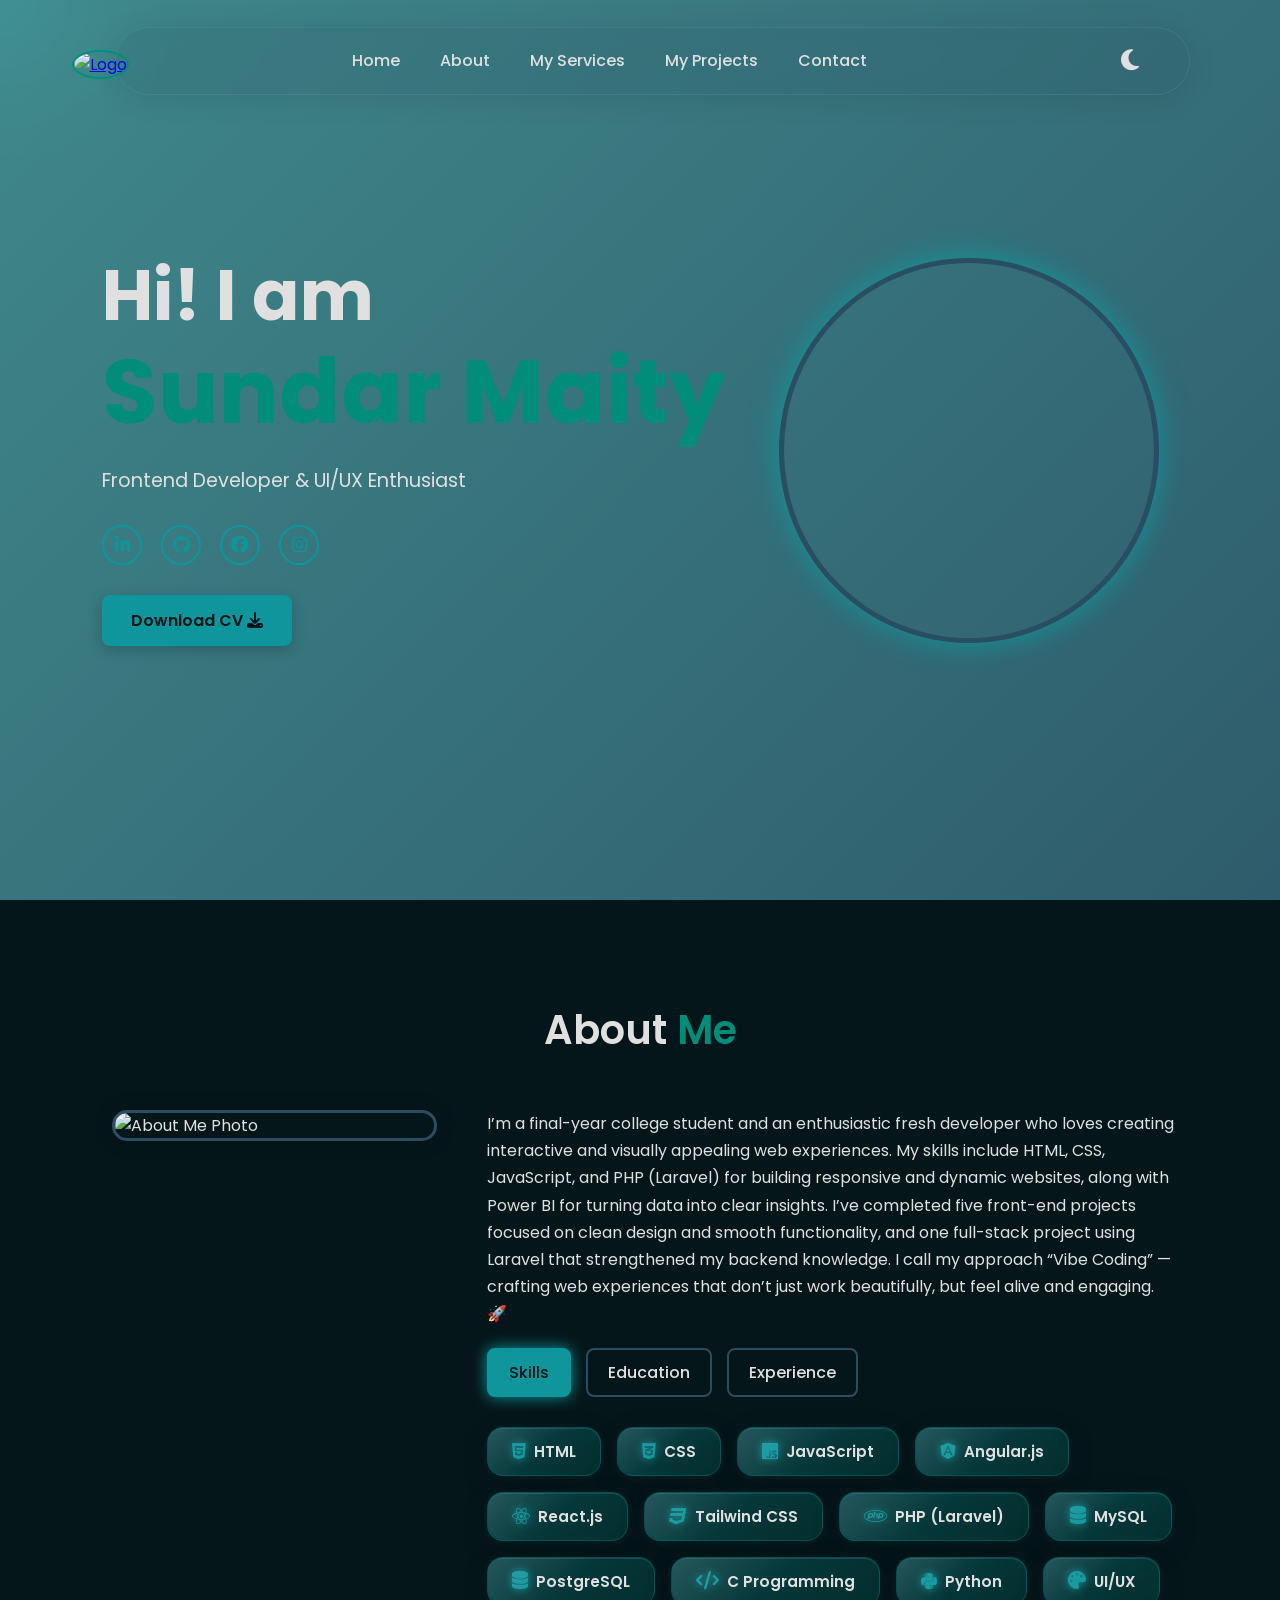
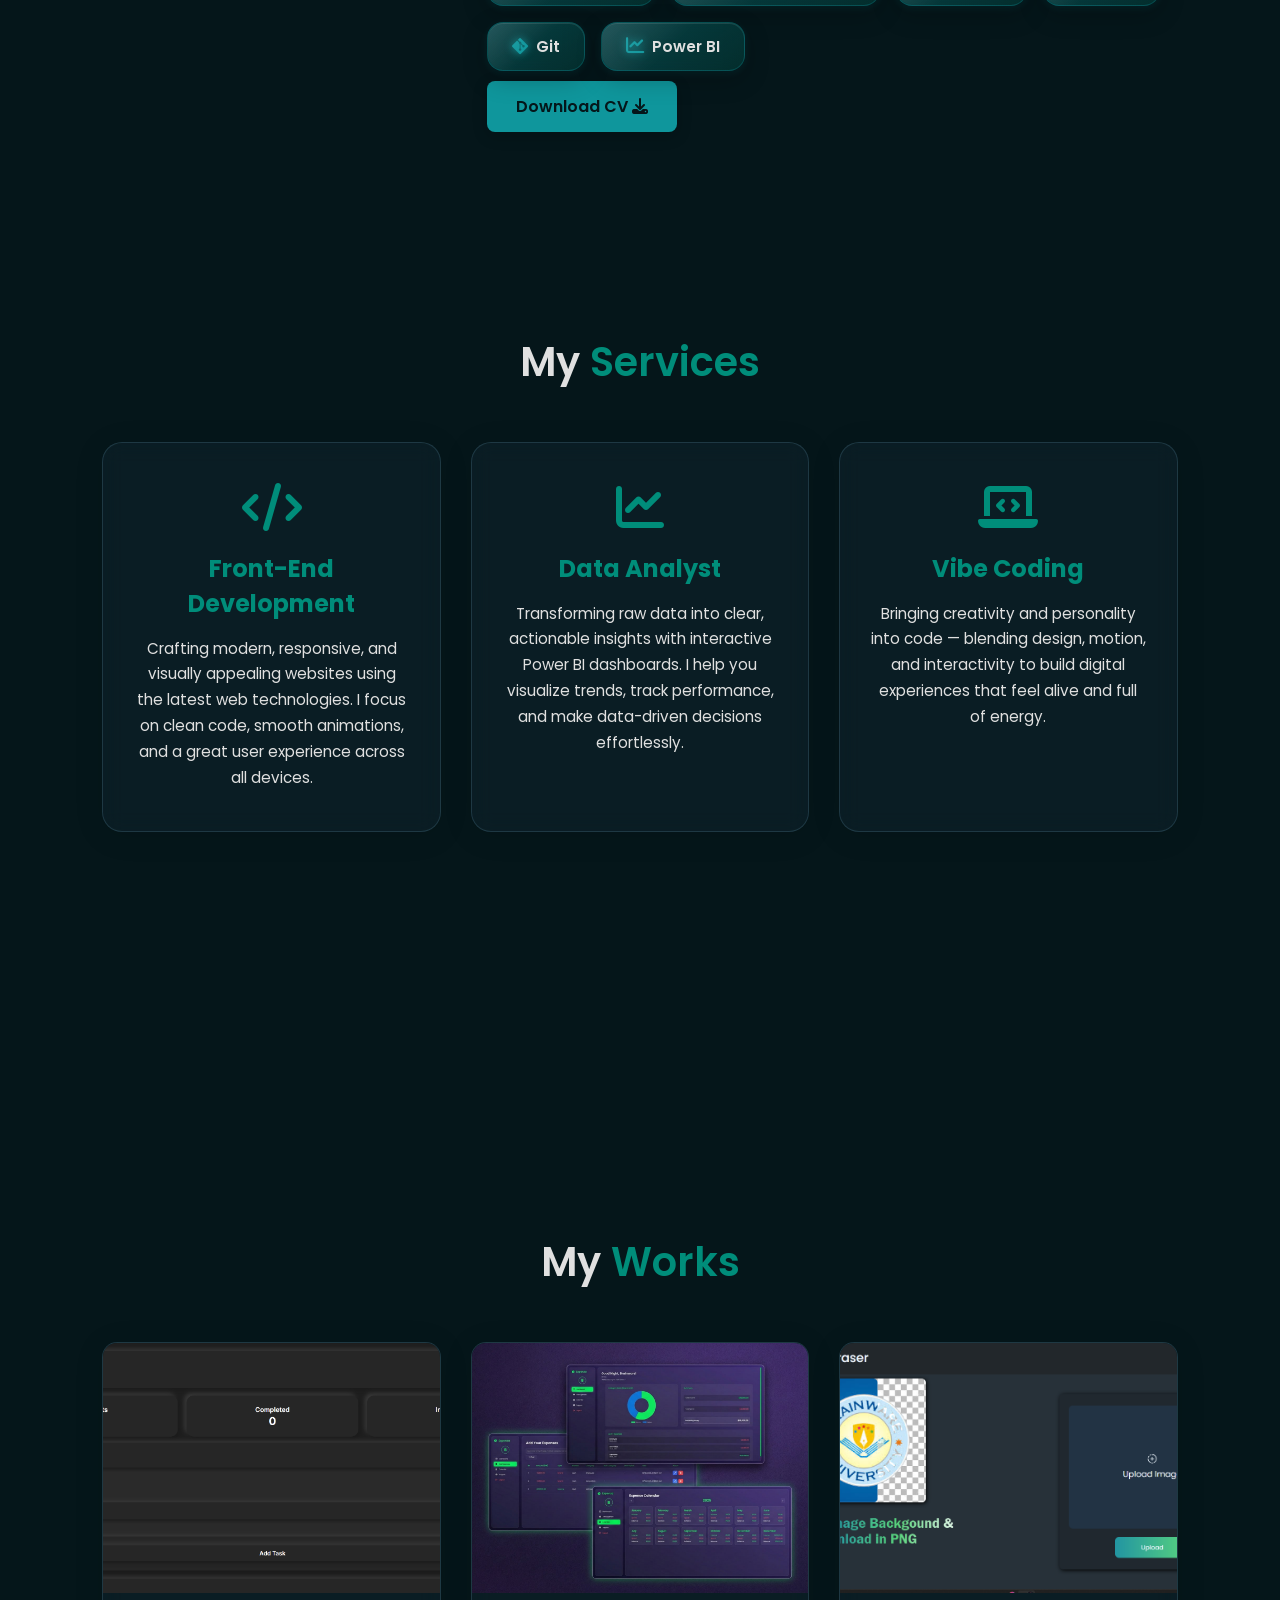
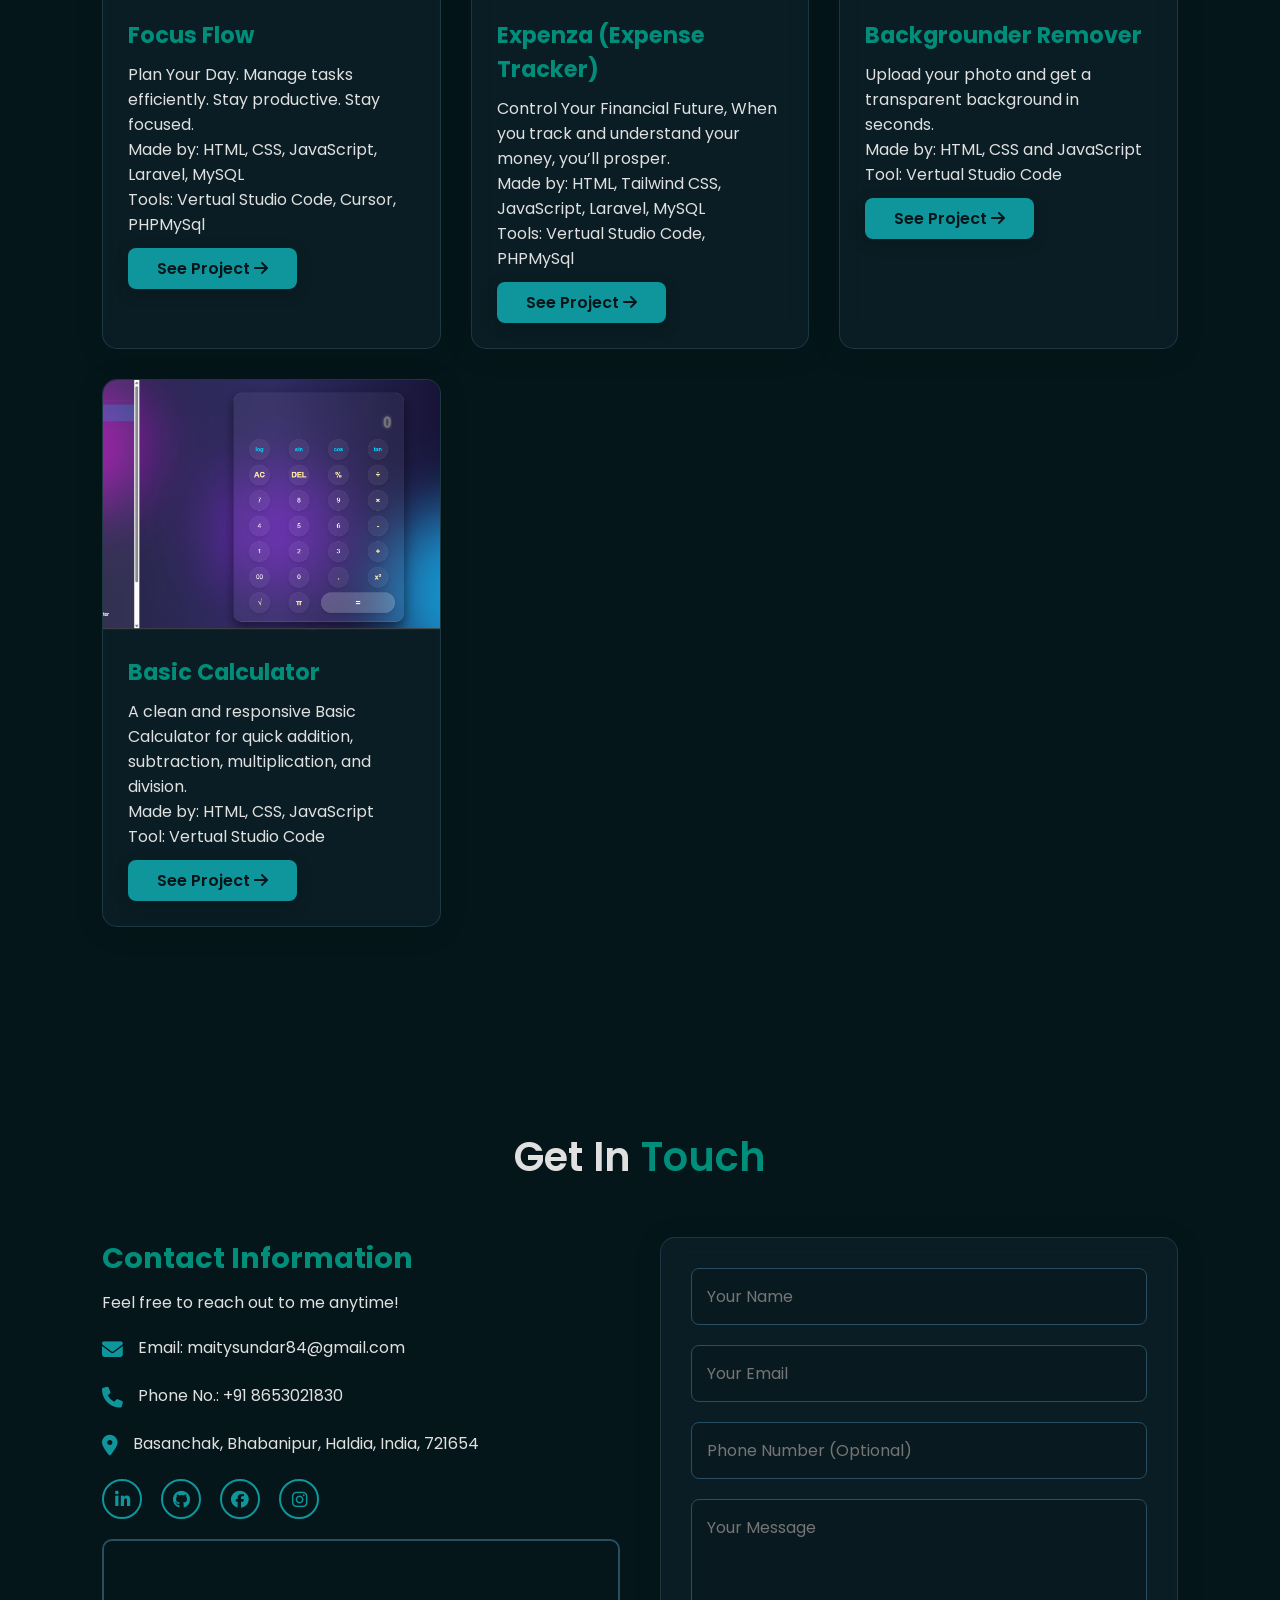
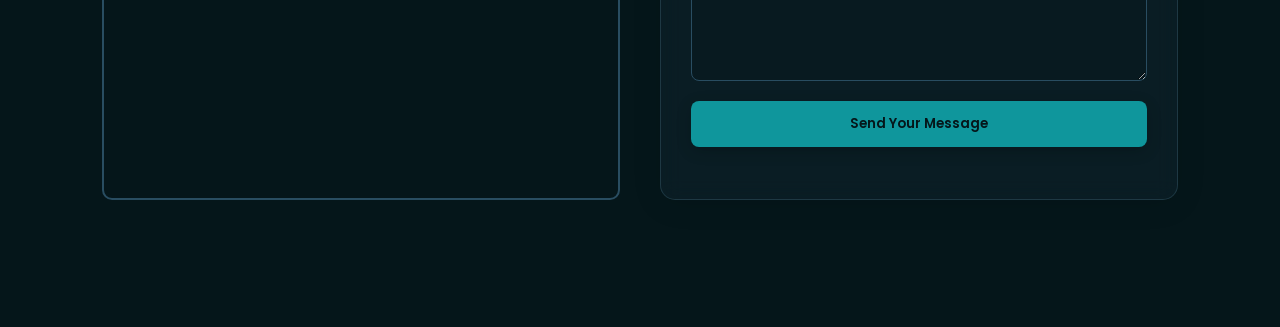
==== index.html @ 8668cb55 "Update index.html Signed-off-by: Sundar Maity <189231657+sundarmaity321@users.noreply.github.com>" ====
<!doctype html>
<html lang="en">
  <head>
    <meta charset="UTF-8" />
    <meta name="viewport" content="width=device-width, initial-scale=1.0" />
    <title>Sundar Maity</title>
    <link rel="icon" type="image/png" href="/img/Logo.gif" />
    <link
      rel="stylesheet"
      href="https://cdnjs.cloudflare.com/ajax/libs/font-awesome/6.5.1/css/all.min.css"
    />
    <style>
      /* ======== Google Font ======== */
      @import url("https://fonts.googleapis.com/css2?family=Poppins:wght@300;400;500;600;700&display=swap");

      /* ======== CSS Variables (Color Palette) ======== */
      :root {
        /* Original Dark Palette (Default) */
        --color-bg-darkest: #05161a;
        --color-bg-dark: #072e33;
        --color-bg-medium: #3f888b;
        --color-accent-medium: #0f969c;
        --color-accent-light: #008d7a;
        --color-bg-alt: #294d61;

        /* Text and Glass */
        --color-text: #e0e0e0;
        --color-text-dark: #05161a;
        --color-highlight: var(--color-accent-light);
        --glass-bg: rgba(41, 77, 97, 0.15);
        --glass-border: 1px solid rgba(109, 165, 192, 0.2);
        --blur: 10px;

        /* Glow Effect */
        --glow-color: var(--color-accent-medium);
      }

      /* ======== Light Theme ======== */
      body.light-theme {
        --color-bg-darkest: #f0f8ff; /* Light Alice Blue */
        --color-bg-dark: #e0f0ff;
        --color-bg-medium: #b0d9f7;
        --color-accent-medium: #0f969c;
        --color-accent-light: #0c7075;
        --color-bg-alt: #6da5c0;

        --color-text: #05161a;
        --color-text-dark: #f0f8ff;
        /* --color-highlight: var(--color-bg-medium); */
        --color-highlight: rgb(4, 70, 39);
        --glass-bg: rgba(255, 255, 255, 0.3);
        --glass-border: 1px solid rgba(0, 0, 0, 0.1);
        --blur: 10px;
        --glow-color: var(--color-accent-light);
      }

      /* ======== General Styles ======== */
      * {
        margin: 0;
        padding: 0;
        box-sizing: border-box;
        font-family: "Poppins", sans-serif;
      }

      html {
        scroll-behavior: smooth;
      }

      body {
        background-color: var(--color-bg-darkest);
        color: var(--color-text);
        transition:
          background-color 0.3s ease,
          color 0.3s ease;
        overflow-x: hidden;
      }

      /* Background Animated Gradient */
      body::before {
        content: "";
        position: fixed;
        top: 0;
        left: 0;
        width: 100%;
        height: 100%;
        z-index: -1;
        background: linear-gradient(
          -45deg,
          var(--color-bg-dark),
          var(--color-bg-darkest),
          var(--color-bg-alt),
          var(--color-bg-medium)
        );
        background-size: 400% 400%;
        animation: gradientBG 25s ease infinite;
        transition: background 0.3s ease;
      }

      @keyframes gradientBG {
        0% {
          background-position: 0% 50%;
        }
        50% {
          background-position: 100% 50%;
        }
        100% {
          background-position: 0% 50%;
        }
      }

      section {
        min-height: 100vh;
        padding: 100px 8%;
        opacity: 0;
        transform: translateY(40px);
        transition:
          opacity 0.6s ease-out,
          transform 0.6s ease-out;
      }

      section.visible {
        opacity: 1;
        transform: translateY(0);
      }

      .section-title {
        font-size: 2.5rem;
        text-align: center;
        margin-bottom: 50px;
        font-weight: 600;
        /* text-shadow: 0 0 10px var(--glow-color); */
      }

      .highlight {
        color: var(--color-highlight);
      }

      /* ======== Glassmorphism Class ======== */
      .glass {
        background: var(--glass-bg);
        backdrop-filter: blur(var(--blur));
        -webkit-backdrop-filter: blur(var(--blur));
        border: var(--glass-border);
        border-radius: 15px;
        box-shadow: 0 4px 30px rgba(0, 0, 0, 0.1);
        transition: all 0.3s ease;
      }

      /* .glass:hover {
        box-shadow: 0 8px 32px 0 rgba(0, 0, 0, 0.2), 0 0 15px var(--glow-color);
      } */

      /* ======== Animated Button (Glow Removed) ======== */
      .btn {
        display: inline-block;
        padding: 12px 28px;
        background: var(--color-accent-medium);
        border-radius: 8px;
        border: 1px solid transparent;
        color: var(--color-text-dark);
        font-weight: 600;
        text-decoration: none;
        cursor: pointer;
        text-align: center;
        transition: all 0.3s ease;
        box-shadow: 0 4px 15px rgba(0, 0, 0, 0.2); /* Simple shadow */
      }

      .btn:hover {
        background: var(--color-accent-light);
        color: var(--color-text-dark);
        transform: translateY(-3px) scale(1.05);
        box-shadow: 0 6px 20px rgba(0, 0, 0, 0.3); /* Stronger shadow on hover */
      }
      .p-btn {
        display: inline-block;
        padding: 7px 28px;
        margin-top: 4%;
        background: var(--color-accent-medium);
        border-radius: 8px;
        border: 1px solid transparent;
        color: var(--color-text-dark);
        font-weight: 600;
        text-decoration: none;
        cursor: pointer;
        text-align: center;
        transition: all 0.3s ease;
        box-shadow: 0 4px 15px rgba(0, 0, 0, 0.2); /* Simple shadow */
      }

      .p-btn:hover {
        background: var(--color-accent-light);
        color: var(--color-text-dark);
        transform: translateY(-3px) scale(1.05);
        box-shadow: 0 6px 20px rgba(0, 0, 0, 0.3); /* Stronger shadow on hover */
      }

      .btn-center {
        display: block;
        width: fit-content;
        margin: 40px auto 0;
      }

      /* ======== Desktop Navbar (Fixed) ======== */
      .navbar {
        position: fixed;
        top: 3%;
        left: 9%;
        width: 84%;
        height: 7.5%;
        z-index: 1000;
        display: flex;
        align-items: center;
        justify-content: flex-start; /* Starts from the left (logo) */
        padding: 10px 8%; /* Internal padding for content */
        /* Glassmorphism properties */
        background: var(--glass-bg);
        backdrop-filter: blur(var(--blur));
        -webkit-backdrop-filter: blur(var(--blur));
        box-shadow: 0 4px 30px rgba(0, 0, 0, 0.1);
        /* Making it a top bar */
        border-bottom: var(--glass-border);
        border-radius: 100px; /* A full-width bar shouldn't be rounded */
      }

      .logo {
        margin-right: auto; /* Pushes everything else to the right */
      }

      .logo img {
        width: 58px;
        height: 58px;
        border-radius: 50%;
        margin: 8px 0 0 -258%;
        border: 2px solid var(--color-accent-light);
        transition: transform 0.3s ease;
      }

      .logo img:hover {
        transform: scale(1.1) rotate(360deg);
      }

      .nav-links {
        list-style: none;
        display: flex;
        margin-right: 27%;
      }

      .nav-links li {
        margin: 0 20px;
      }

      .nav-links a {
        text-decoration: none;
        color: var(--color-text);
        font-weight: 500;
        transition: all 0.3s ease;
        position: relative;
      }

      .nav-links a::after {
        content: "";
        position: absolute;
        bottom: -5px;
        left: 0;
        width: 0;
        height: 2px;
        background-color: var(--color-highlight);
        transition: width 0.3s ease;
      }

      .nav-links a:hover,
      .nav-links a.active {
        color: var(--color-highlight);
        /* text-shadow: 0 0 10px var(--color-highlight); */
      }

      .nav-links a:hover::after,
      .nav-links a.active::after {
        width: 100%;
      }

      .theme-toggle {
        font-size: 1.5rem;
        cursor: pointer;
        margin: 0 -6% 0 0;
        color: var(--color-text);
        transition: all 0.3s ease;
      }

      .theme-toggle:hover {
        color: var(--color-highlight);
        transform: scale(1.2) rotate(15deg);
      }

      /* ======== Mobile Navs (Hidden on Desktop) ======== */
      .mobile-nav,
      .mobile-menu-popup {
        display: none;
      }

      /* ======== Home Section ======== */
      #home {
        display: flex;
        align-items: center;
        justify-content: center;
      }

      .home-content {
        display: flex;
        align-items: center;
        justify-content: space-between;
        width: 100%;
        gap: 30px;
      }

      .home-text {
        flex-basis: 60%;
        animation: slideInLeft 1s ease-out;
      }

      .home-text h1 {
        font-size: 300%;
        font-weight: 700;
        line-height: 1.2;
      }
      .hi {
        font-size: 70px;
      }
      .highlight-n {
        font-size: 90px;
        color: var(--color-highlight);
      }
      .home-text p {
        font-size: 1.2rem;
        margin: 20px 0;
      }

      .social-icons {
        margin: 30px 0;
      }

      .social-icons a,
      .social-icons-f a {
        display: inline-flex;
        width: 40px;
        height: 40px;
        border: 2px solid var(--color-accent-medium);
        border-radius: 50%;
        color: var(--color-accent-medium);
        align-items: center;
        justify-content: center;
        text-decoration: none;
        margin-right: 15px;
        font-size: 1.1rem;
        transition: all 0.3s ease;
      }

      .social-icons a:hover,
      .social-icons-f a:hover {
        background: var(--color-accent-medium);
        color: var(--color-text-dark);
        box-shadow: 0 0 15px var(--glow-color);
        transform: translateY(-5px);
      }

      .home-img {
        flex-basis: 40%;
        display: flex;
        justify-content: center;
        align-items: center;
        animation: slideInRight 1s ease-out;
        transition: all 0.3s ease;
      }

      .home-img .img-container {
        width: 380px;
        height: 385px;
        border-radius: 50%;
        overflow: hidden;
        border: 5px solid var(--color-bg-alt);
        box-shadow: 0 0 30px var(--glow-color);
        animation: pulseGlow 3s infinite alternate;
      }

      .home-img img {
        width: 100%;
        height: 100%;
        object-fit: cover;
        transition: transform 0.4s ease;
      }
      .home-img:hover {
        transform: scale(1.1);
      }

      @keyframes pulseGlow {
        0% {
          box-shadow: 0 0 5px var(--glow-color);
        }
        50% {
          box-shadow: 0 0 20px 5px var(--glow-color);
        }
        100% {
          box-shadow: 0 0 5px var(--glow-color);
        }
      }

      @keyframes slideInLeft {
        from {
          opacity: 0;
          transform: translateX(-100px);
        }
        to {
          opacity: 1;
          transform: translateX(0);
        }
      }
      @keyframes slideInRight {
        from {
          opacity: 0;
          transform: translateX(100px);
        }
        to {
          opacity: 1;
          transform: translateX(0);
        }
      }

      /* ======== About Section ======== */
      .about-container {
        display: grid;
        grid-template-columns: 1fr 2fr;
        gap: 40px;
        align-items: flex-start;
      }

      .about-img img {
        width: 100%;
        max-width: 325px; /* Added max-width */
        margin: 0 auto; /* Center it */
        display: block; /* For margin auto to work */
        border-radius: 15px;
        border: 3px solid var(--color-bg-alt);
        box-shadow: 0 0 20px rgba(0, 0, 0, 0.2);
      }

      .about-content p {
        margin-bottom: 20px;
        line-height: 1.7;
      }

      .about-tabs {
        display: flex;
        gap: 15px;
        margin-bottom: 20px;
      }

      .tab-btn {
        padding: 10px 20px;
        font-size: 1rem;
        font-weight: 500;
        cursor: pointer;
        background: transparent;
        border: 2px solid var(--color-bg-alt);
        color: var(--color-text);
        border-radius: 8px;
        transition: all 0.3s ease;
      }

      .tab-btn:hover {
        background: var(--color-bg-alt);
        color: var(--color-highlight);
      }

      .tab-btn.active {
        background: var(--color-accent-medium);
        border-color: var(--color-accent-medium);
        color: var(--color-text-dark);
        box-shadow: 0 0 15px var(--glow-color);
      }

      .tab-content {
        display: none;
        animation: fadeIn 0.5s ease;
      }

      .tab-content.active {
        display: block;
      }

      .tab-content ul {
        list-style-type: none;
        margin-left: 10px;
      }

      .tab-content li {
        margin-bottom: 15px;
        line-height: 1.6;
      }
      .tab-content li strong {
        color: var(--color-highlight);
      }

      /* 3D Floating Skill Buttons */
      .skills-cloud {
        display: flex;
        flex-wrap: wrap;
        gap: 16px;
        padding: 10px 0;
        justify-content: flex-start;
      }

      .skill-btn {
        position: relative;
        display: inline-flex;
        align-items: center;
        gap: 8px;
        padding: 12px 24px;
        border: none;
        border-radius: 16px;
        font-family: "Poppins", sans-serif;
        font-size: 0.95rem;
        font-weight: 600;
        color: var(--color-text);
        cursor: default;
        background: linear-gradient(
          145deg,
          rgba(15, 150, 156, 0.35),
          rgba(0, 141, 122, 0.2)
        );
        border: 1px solid rgba(15, 150, 156, 0.3);
        backdrop-filter: blur(12px);
        -webkit-backdrop-filter: blur(12px);
        box-shadow:
          0 8px 24px rgba(0, 0, 0, 0.25),
          0 2px 8px rgba(15, 150, 156, 0.15),
          inset 0 1px 0 rgba(255, 255, 255, 0.1);
        transform: translateY(0px) perspective(600px) rotateX(0deg);
        transition: all 0.4s cubic-bezier(0.175, 0.885, 0.32, 1.275);
        animation: skillFloat 3s ease-in-out infinite;
      }

      .skill-btn:nth-child(2) {
        animation-delay: 0.4s;
      }
      .skill-btn:nth-child(3) {
        animation-delay: 0.8s;
      }
      .skill-btn:nth-child(4) {
        animation-delay: 1.2s;
      }
      .skill-btn:nth-child(5) {
        animation-delay: 1.6s;
      }
      .skill-btn:nth-child(6) {
        animation-delay: 2s;
      }
      .skill-btn:nth-child(7) {
        animation-delay: 2.4s;
      }
      .skill-btn:nth-child(8) {
        animation-delay: 2.8s;
      }

      .skill-btn i {
        font-size: 1.15rem;
        color: var(--color-accent-medium);
        filter: drop-shadow(0 0 4px var(--color-accent-medium));
      }

      .skill-btn:hover {
        transform: translateY(-8px) perspective(600px) rotateX(6deg) scale(1.08);
        box-shadow:
          0 16px 40px rgba(0, 0, 0, 0.35),
          0 4px 12px rgba(15, 150, 156, 0.35),
          inset 0 1px 0 rgba(255, 255, 255, 0.15);
        background: linear-gradient(
          145deg,
          rgba(15, 150, 156, 0.5),
          rgba(0, 141, 122, 0.35)
        );
        border-color: rgba(15, 150, 156, 0.6);
      }

      .skill-btn::after {
        content: "";
        position: absolute;
        inset: 0;
        border-radius: 16px;
        background: linear-gradient(
          135deg,
          rgba(255, 255, 255, 0.12) 0%,
          transparent 50%
        );
        pointer-events: none;
      }

      @keyframes skillFloat {
        0%,
        100% {
          transform: translateY(0px);
        }
        50% {
          transform: translateY(-8px);
        }
      }

      .skill-btn:hover {
        animation-play-state: paused;
      }

      /* ======== Services Section ======== */
      .services-grid {
        display: grid;
        /* Improved responsiveness for small screens */
        grid-template-columns: repeat(auto-fit, minmax(280px, 1fr));
        gap: 30px;
      }

      .service-card {
        padding: 40px 30px;
        text-align: center;
        border-radius: 20px;
        /* MODIFIED: Added properties and changed transition */
        transition:
          transform 0.4s cubic-bezier(0.23, 1, 0.32, 1),
          background 0.4s ease;
        transform: translateY(0);
        position: relative; /* For pseudo-element */
        overflow: hidden; /* To contain pseudo-element */
        transform-style: preserve-3d; /* For 3D tilt */
      }

      .service-card i {
        font-size: 3rem;
        color: var(--color-accent-light);
        margin-bottom: 20px;
        /* text-shadow: 0 0 15px var(--glow-color); */
      }

      .service-card h3 {
        font-size: 1.5rem;
        margin-bottom: 15px;
        color: var(--color-highlight);
      }

      .service-card p {
        line-height: 1.7;
        font-size: 0.95rem;
      }

      .service-card:hover {
        /* transform: translateY(-15px); <-- REMOVED, JS handles hover transform */
        background: var(--glass-bg); /* Re-assert for hover */
      }

      /* NEW: Sheen Effect */
      .service-card::before {
        content: "";
        position: absolute;
        top: 0;
        left: 0;
        width: 100%;
        height: 100%;
        border-radius: inherit;
        /* Light source at the CSS variable location */
        background: radial-gradient(
          circle at var(--mouse-x, 50%) var(--mouse-y, 50%),
          rgba(255, 255, 255, 0.12),
          /* Subtle white light */ transparent 50%
        );
        opacity: 0;
        transition: opacity 0.3s ease;
        z-index: 1; /* Below content */
      }

      .service-card:hover::before {
        opacity: 1;
      }

      /* NEW: Bring content above sheen */
      .service-card > * {
        position: relative;
        z-index: 2;
      }

      /* ======== Projects Section ======== */
      .projects-grid {
        display: grid;
        /* Improved responsiveness for small screens */
        grid-template-columns: repeat(auto-fit, minmax(280px, 1fr));
        gap: 30px;
      }

      .project-card {
        border-radius: 15px;
        overflow: hidden;
        padding: 0;
        transition: all 0.3s ease;
      }

      .project-card img {
        width: 100%;
        display: block;
        height: 250px;
        object-fit: cover;
        transition: transform 0.4s ease;
      }

      .project-card:hover img {
        transform: scale(1.1);
      }

      .project-info {
        padding: 25px;
      }

      .project-info h3 {
        font-size: 1.4rem;
        color: var(--color-highlight);
        margin-bottom: 10px;
      }

      /* ======== Contact Section ======== */
      .contact-container {
        display: grid;
        grid-template-columns: 1fr 1fr;
        gap: 40px;
      }

      .contact-left h3 {
        font-size: 1.8rem;
        margin-bottom: 10px;
        color: var(--color-highlight);
      }

      .contact-left p {
        margin-bottom: 20px;
      }

      .contact-item {
        display: flex;
        align-items: center;
        gap: 15px;
        margin-bottom: 3px;
      }

      .contact-item i {
        font-size: 1.3rem;
        color: var(--color-accent-medium);
        margin-bottom: 18px;
      }

      .map-container {
        border-radius: 10px;
        overflow: hidden;
        border: 2px solid var(--color-bg-alt);
        margin-top: 20px;
      }

      .contact-right form {
        height: 100%;
        display: flex;
        flex-direction: column;
        gap: 20px;
        padding: 30px;
      }

      form input,
      form textarea {
        width: 100%;
        padding: 15px;
        border: none;
        border-radius: 8px;
        background: rgba(0, 0, 0, 0.1);
        border: 1px solid var(--color-bg-alt);
        color: var(--color-text);
        font-size: 1rem;
      }

      form input:focus,
      form textarea:focus {
        outline: none;
        border-color: var(--color-accent-light);
        box-shadow: 0 0 10px var(--color-accent-light);
      }

      /* Light theme adjustments for form */
      body.light-theme form input,
      body.light-theme form textarea {
        background: rgba(255, 255, 255, 0.5);
      }

      /* ======== Popups ======== */
      #popup-overlay {
        position: fixed;
        top: 0;
        left: 0;
        width: 100%;
        height: 100%;
        background: rgba(0, 0, 0, 0.5);
        z-index: 1001;
        display: none;
        opacity: 0;
        transition: opacity 0.3s ease;
      }

      .popup {
        position: fixed;
        top: 50%;
        left: 50%;
        transform: translate(-50%, -50%) scale(0.9);
        z-index: 1002;
        padding: 40px;
        width: 90%;
        max-width: 450px;
        text-align: center;
        display: none;
        opacity: 0;
        transition: all 0.3s ease;
      }

      .popup i {
        font-size: 3.5rem;
        color: var(--color-accent-light);
        margin-bottom: 20px;
        animation: iconPop 0.5s ease-out;
      }

      @keyframes iconPop {
        from {
          transform: scale(0.5);
          opacity: 0;
        }
        to {
          transform: scale(1);
          opacity: 1;
        }
      }

      .popup h3 {
        font-size: 1.8rem;
        margin-bottom: 10px;
      }

      .popup p {
        margin-bottom: 25px;
      }

      /* Show Popup */
      #popup-overlay.show {
        display: block;
        opacity: 1;
      }
      .popup.show {
        display: block;
        opacity: 1;
        transform: translate(-50%, -50%) scale(1);
      }
      /* ======== Spotlight Cursor Follow ======== */
      .cursor-spotlight {
        position: fixed;
        top: 0;
        left: 0;
        width: 350px;
        height: 350px;
        border-radius: 50%;
        background: radial-gradient(
          circle,
          rgba(15, 150, 156, 0.12) 0%,
          rgba(15, 150, 156, 0.06) 30%,
          rgba(15, 150, 156, 0.02) 55%,
          transparent 75%
        );
        pointer-events: none;
        z-index: 9990;
        transform: translate(-50%, -50%);
        transition: opacity 0.3s ease;
        mix-blend-mode: screen;
        filter: blur(2px);
      }

      body.light-theme .cursor-spotlight {
        background: radial-gradient(
          circle,
          rgba(12, 112, 117, 0.1) 0%,
          rgba(12, 112, 117, 0.05) 30%,
          rgba(12, 112, 117, 0.015) 55%,
          transparent 75%
        );
      }

      /* ======== Responsive Design ======== */
      @media (max-width: 992px) {
        .mobile-menu-popup.show {
          width: 95%;
          margin-left: 2.4%;
          bottom: 125px;
          border-radius: 29px;
        }
        .home-content {
          flex-direction: column-reverse;
          text-align: center;
        }
        .home-text {
          flex-basis: 100%;
        }
        .home-img {
          flex-basis: 100%;
          margin-bottom: 30px;
        }
        .about-container {
          grid-template-columns: 1fr;
        }
        .about-img {
          text-align: center;
        }
        .contact-container {
          grid-template-columns: 1fr;
        }
      }

      @media (max-width: 768px) {
        /* Hide Desktop Nav */
        .navbar {
          display: none;
        }

        /* Show Mobile Bottom Nav */
        .mobile-nav {
          display: flex;
          position: fixed;
          bottom: 15px;
          left: 50%;
          transform: translateX(-50%);
          height: 10%;
          width: 90%;
          max-width: 350px;
          justify-content: space-around;
          align-items: center;
          padding: 10px 20px;
          z-index: 999;
        }

        .mobile-nav-icon,
        .hamburger-menu {
          color: var(--color-text);
          font-size: 1.5rem;
          cursor: pointer;
          padding: 10px;
          transition: all 0.3s ease;
        }
        .mobile-nav-icon:hover,
        .hamburger-menu:hover {
          color: var(--color-highlight);
        }

        /* Mobile Menu Popup */
        .mobile-menu-popup {
          position: fixed;
          bottom: -100%; /* Start off-screen */
          left: 0;
          width: 100%;
          padding: 30px;
          padding-top: 50px;
          z-index: 1003;
          border-radius: 20px 20px 0 0;
          display: flex;
          flex-direction: column;
          gap: 20px;
          align-items: center;
          transition: bottom 0.4s cubic-bezier(0.17, 0.67, 0.3, 1);
        }

        .mobile-menu-popup.show {
          width: 95%;
          margin-left: 2.4%;
          bottom: 125px;
          border-radius: 29px;
        }
        .close-popup {
          position: absolute;
          top: 15px;
          right: 20px;
          font-size: 2rem;
          font-weight: bold;
          color: var(--color-text);
          cursor: pointer;
        }

        .popup-link {
          font-size: 1.5rem;
          text-decoration: none;
          color: var(--color-text);
          font-weight: 500;
          transition: all 0.3s ease;
        }
        .popup-link:hover {
          color: var(--color-highlight);
        }

        .theme-toggle-mobile {
          font-size: 1.2rem;
          cursor: pointer;
          display: flex;
          align-items: center;
          gap: 10px;
          margin-top: 15px;
        }

        /* Adjust main content padding for bottom nav */
        body {
          padding-bottom: 80px;
        }
        section {
          /* Reduced top padding for mobile */
          padding: 80px 5%;
        }
        .hi {
          font-size: 74%;
        }
        .highlight-n {
          font-size: 89%;
        }
        .home-text p {
          font-size: 1.1rem;
        }
        /* Sized down image for mobile */
        .home-img .img-container {
          width: 280px;
          height: 280px;
        }

        .section-title {
          font-size: 2rem;
        }

        /* Allow tabs to wrap on mobile */
        .about-tabs {
          flex-wrap: wrap;
          justify-content: center;
        }
      }

      /* Hide cursor on mobile */
      @media (max-width: 768px) {
        .cursor-spotlight {
          display: none;
        }

        /* Re-enable default cursor on mobile */
        * {
          cursor: auto;
        }
      }
    </style>
  </head>
  <body>
    <div class="cursor-spotlight"></div>
    <nav class="navbar glass">
      <a href="#home" class="logo">
        <img src="/img/Logo.gif" alt="Logo" />
      </a>
      <ul class="nav-links">
        <li><a href="#home">Home</a></li>
        <li><a href="#about">About</a></li>
        <li><a href="#services">My Services</a></li>
        <li><a href="#projects">My Projects</a></li>
        <li><a href="#contact">Contact</a></li>
      </ul>
      <div class="theme-toggle" id="theme-toggle">
        <i class="fas fa-moon"></i>
      </div>
    </nav>

    <nav class="mobile-nav glass" id="mobile-nav">
      <a href="#home" class="mobile-nav-icon"><i class="fas fa-home"></i></a>
      <a href="#about" class="mobile-nav-icon"><i class="fas fa-user"></i></a>
      <a href="#projects" class="mobile-nav-icon"
        ><i class="fas fa-briefcase"></i
      ></a>
      <div class="hamburger-menu" id="hamburger-menu">
        <i class="fa-brands fa-pagelines"></i>
      </div>
    </nav>

    <div class="mobile-menu-popup glass" id="mobile-menu-popup">
      <div class="close-popup" id="close-popup">×</div>
      <a href="#home" class="popup-link">Home</a>
      <a href="#about" class="popup-link">About</a>
      <a href="#services" class="popup-link">My Services</a>
      <a href="#projects" class="popup-link">My Projects</a>
      <a href="#contact" class="popup-link">Contact</a>
      <div class="theme-toggle-mobile" id="theme-toggle-mobile">
        Theme <i class="fas fa-moon"></i>
      </div>
    </div>

    <main>
      <section id="home">
        <div class="home-content">
          <div class="home-text">
            <h1>
              <span class="hi">Hi! I am</span> <br />
              <span class="highlight-n">Sundar Maity</span>
            </h1>
            <p>Frontend Developer & UI/UX Enthusiast</p>
            <div class="social-icons">
              <a
                href="https://www.linkedin.com/in/sundar-maity-a6430a243/"
                target="_blank"
                ><i class="fab fa-linkedin-in"></i
              ></a>
              <a href="https://github.com/sundarmaity321" target="_blank"
                ><i class="fab fa-github"></i
              ></a>
              <a
                href="https://www.facebook.com/profile.php?id=100084006797950"
                target="_blank"
                ><i class="fa-brands fa-facebook"></i
              ></a>
              <a
                href="https://www.instagram.com/sundarmaity321/?hl=en"
                target="_blank"
                ><i class="fab fa-instagram"></i
              ></a>
            </div>
            <a href="Sundar Maity" class="btn download-cv-btn" download
              >Download CV <i class="fas fa-download"></i
            ></a>
          </div>
          <div class="home-img">
            <div class="img-container">
              <img src="..//img/myphoto.png" alt="My Photo" />
            </div>
          </div>
        </div>
      </section>
      <!---------------------------------- My About --------------------------------------->
      <section id="about">
        <h2 class="section-title">About <span class="highlight">Me</span></h2>
        <div class="about-container">
          <div class="about-img">
            <img src="myphoto 2.png" alt="About Me Photo" />
          </div>
          <div class="about-content">
            <p>
              I’m a final-year college student and an enthusiastic fresh
              developer who loves creating interactive and visually appealing
              web experiences. My skills include HTML, CSS, JavaScript, and PHP
              (Laravel) for building responsive and dynamic websites, along with
              Power BI for turning data into clear insights. I’ve completed five
              front-end projects focused on clean design and smooth
              functionality, and one full-stack project using Laravel that
              strengthened my backend knowledge. I call my approach “Vibe
              Coding” — crafting web experiences that don’t just work
              beautifully, but feel alive and engaging. 🚀
            </p>

            <div class="about-tabs">
              <button class="tab-btn active" data-target="skills">
                Skills
              </button>
              <button class="tab-btn" data-target="education">Education</button>
              <button class="tab-btn" data-target="experience">
                Experience
              </button>
            </div>

            <div class="tab-content active" id="skills">
              <div class="skills-cloud">
                <div class="skill-btn">
                  <i class="fa-brands fa-html5"></i> HTML
                </div>
                <div class="skill-btn">
                  <i class="fa-brands fa-css3-alt"></i> CSS
                </div>
                <div class="skill-btn">
                  <i class="fa-brands fa-js"></i> JavaScript
                </div>
                <div class="skill-btn">
                  <i class="fa-brands fa-angular"></i> Angular.js
                </div>
                <div class="skill-btn">
                  <i class="fa-brands fa-react"></i> React.js
                </div>
                <div class="skill-btn">
                  <i class="fa-brands fa-css3"></i> Tailwind CSS
                </div>
                <div class="skill-btn">
                  <i class="fa-brands fa-php"></i> PHP (Laravel)
                </div>
                <div class="skill-btn">
                  <i class="fa-solid fa-database"></i> MySQL
                </div>
                <div class="skill-btn">
                  <i class="fa-solid fa-database"></i> PostgreSQL
                </div>
                <div class="skill-btn">
                  <i class="fa-solid fa-code"></i> C Programming
                </div>
                <div class="skill-btn">
                  <i class="fa-brands fa-python"></i> Python
                </div>
                <div class="skill-btn">
                  <i class="fa-solid fa-palette"></i> UI/UX
                </div>
                <div class="skill-btn">
                  <i class="fa-brands fa-git-alt"></i> Git
                </div>
                <div class="skill-btn">
                  <i class="fa-solid fa-chart-line"></i> Power BI
                </div>
              </div>
            </div>

            <div class="tab-content" id="education">
              <ul>
                <li>
                  <strong>Diploma in Computer Science and Engneering</strong> -
                  (2023-Continue)<br />
                  Brainware University, Barasat,700124
                </li>
                <li>
                  <strong>Higher Secondary School Education</strong> -
                  (2018-2020)<br />
                  Lakshya High School, Haldia,721654
                </li>
                <li>
                  <strong>Secondary School Education</strong> - (2018-2020)<br />
                  Lakshya High School, Haldia,721654
                </li>
              </ul>
            </div>

            <div class="tab-content" id="experience">
              <ul>
                <li>
                  <strong>Web Development Using PHP and Laravel</strong> - (3rd
                  September-31st October)<br />WEB GURU by Infosis
                </li>
                <li>
                  <strong>Business and Data Analytics (intern)</strong> - (26th
                  May-9th Jun)<br />
                  Ybi Foundation
                </li>
              </ul>
            </div>

            <a href="Sundar Maity" class="btn download-cv-btn" download
              >Download CV <i class="fas fa-download"></i
            ></a>
          </div>
        </div>
      </section>
      <!---------------------------------- My Services --------------------------------------->
      <section id="services">
        <h2 class="section-title">
          My <span class="highlight">Services</span>
        </h2>
        <div class="services-grid">
          <div class="service-card glass">
            <i class="fas fa-code"></i>
            <h3>Front-End Development</h3>
            <p>
              Crafting modern, responsive, and visually appealing websites using
              the latest web technologies. I focus on clean code, smooth
              animations, and a great user experience across all devices.
            </p>
          </div>
          <div class="service-card glass">
            <i class="fas fa-chart-line"></i>
            <h3>Data Analyst</h3>
            <p>
              Transforming raw data into clear, actionable insights with
              interactive Power BI dashboards. I help you visualize trends,
              track performance, and make data-driven decisions effortlessly.
            </p>
          </div>
          <div class="service-card glass">
            <i class="fas fa-laptop-code"></i>
            <h3>Vibe Coding</h3>
            <p>
              Bringing creativity and personality into code — blending design,
              motion, and interactivity to build digital experiences that feel
              alive and full of energy.
            </p>
          </div>
        </div>
      </section>
      <!---------------------------------- My Projects --------------------------------------->
      <section id="projects">
        <h2 class="section-title">My <span class="highlight">Works</span></h2>
        <div class="projects-grid">
          <div class="project-card glass">
            <img
              src="/img/focus-flow.png"
              alt="Focus Flow"
              title="https://focusflow.online/"
            />
            <div class="project-info">
              <h3>Focus Flow</h3>
              <p>
                Plan Your Day. Manage tasks efficiently. Stay productive. Stay
                focused. <br />
                Made by: HTML, CSS, JavaScript, Laravel, MySQL <br />
                Tools: Vertual Studio Code, Cursor, PHPMySql
              </p>
              <a href="https://focusflow.online/" class="p-btn" target="_blank"
                >See Project <i class="fa-solid fa-arrow-right"></i
              ></a>
            </div>
          </div>
          <div class="project-card glass">
            <img
              src="..//img/expenza.jpeg"
              alt="Expenza"
              title="https://expenza.page/"
            />
            <div class="project-info">
              <h3>Expenza (Expense Tracker)</h3>
              <p>
                Control Your Financial Future, When you track and understand
                your money, you’ll prosper. <br />
                Made by: HTML, Tailwind CSS, JavaScript, Laravel, MySQL <br />
                Tools: Vertual Studio Code, PHPMySql
              </p>
              <a href="https://expenza.page/" class="p-btn" target="_blank"
                >See Project <i class="fa-solid fa-arrow-right"></i
              ></a>
            </div>
          </div>
          <div class="project-card glass">
            <img
              src="..//img/bgremove.png"
              alt="Background Remover"
              title="Background Remover"
            />
            <div class="project-info">
              <h3>Backgrounder Remover</h3>
              <p>
                Upload your photo and get a transparent background in seconds.
                <br />
                Made by: HTML, CSS and JavaScript <br />
                Tool: Vertual Studio Code
              </p>
              <a
                href="https://bggremover.netlify.app/"
                class="p-btn"
                target="_blank"
                >See Project <i class="fa-solid fa-arrow-right"></i
              ></a>
            </div>
          </div>
          <div class="project-card glass">
            <img src="..//img/calculator.png" alt="Basic Calculator" />
            <div class="project-info">
              <h3>Basic Calculator</h3>
              <p>
                A clean and responsive Basic Calculator for quick addition,
                subtraction, multiplication, and division. <br />
                Made by: HTML, CSS, JavaScript <br />
                Tool: Vertual Studio Code
              </p>
              <a href="https://calko.netlify.app/" class="p-btn" target="_blank"
                >See Project <i class="fa-solid fa-arrow-right"></i
              ></a>
            </div>
          </div>
        </div>
        <!-- <a href="#" class="btn btn-center"
          >Show More Projects <i class="fa-solid fa-arrow-right"></i
        ></a> -->
      </section>
      <!---------------------------------- Get In Touch --------------------------------------->
      <section id="contact">
        <h2 class="section-title">
          Get In <span class="highlight">Touch</span>
        </h2>
        <div class="contact-container">
          <div class="contact-left">
            <h3>Contact Information</h3>
            <p>Feel free to reach out to me anytime!</p>
            <div class="contact-item">
              <i class="fas fa-envelope"></i>
              <a
                href="mailto:maitysundar84@gmail.com"
                style="text-decoration: none; color: inherit"
                ><p>Email: maitysundar84@gmail.com</p>
              </a>
            </div>
            <div class="contact-item">
              <i class="fas fa-phone"></i>
              <a
                href="tel:+918653021830"
                style="text-decoration: none; color: inherit"
                ><p>Phone No.: +91 8653021830</p>
              </a>
            </div>
            <div class="contact-item">
              <i class="fas fa-map-marker-alt"></i>
              <p>Basanchak, Bhabanipur, Haldia, India, 721654</p>
            </div>
            <div class="social-icons-f">
              <a
                href="https://www.linkedin.com/in/sundar-maity-a6430a243/"
                target="_blank"
                ><i class="fab fa-linkedin-in"></i
              ></a>
              <a href="https://github.com/sundarmaity321" target="_blank"
                ><i class="fab fa-github"></i
              ></a>
              <a
                href="https://www.facebook.com/profile.php?id=100084006797950"
                target="_blank"
                ><i class="fa-brands fa-facebook"></i
              ></a>
              <a
                href="https://www.instagram.com/sundarmaity321/?hl=en"
                target="_blank"
                ><i class="fab fa-instagram"></i
              ></a>
            </div>
            <div class="map-container">
              <iframe
                src="https://www.google.com/maps/embed?pb=!1m17!1m12!1m3!1d337.04089728365807!2d88.02398127552304!3d22.12874038922268!2m3!1f0!2f0!3f0!3m2!1i1024!2i768!4f13.1!3m2!1m1!2zMjLCsDA3JzQzLjYiTiA4OMKwMDEnMjYuOCJF!5e1!3m2!1sen!2sin!4v1741284939560!5m2!1sen!2sin"
                width="100%"
                height="250"
                style="border: 0"
                allowfullscreen=""
                loading="lazy"
                referrerpolicy="no-referrer-when-downgrade"
              ></iframe>
            </div>
          </div>
          <div class="contact-right">
            <form id="contact-form" class="glass">
              <input type="text" name="name" placeholder="Your Name" required />
              <input
                type="email"
                name="email"
                placeholder="Your Email"
                required
              />
              <input
                type="tel"
                name="phone"
                placeholder="Phone Number (Optional)"
              />
              <textarea
                name="message"
                rows="6"
                placeholder="Your Message"
                required
              ></textarea>
              <button type="submit" class="btn">Send Your Message</button>
            </form>
          </div>
        </div>
      </section>
    </main>

    <div id="popup-overlay"></div>

    <div id="download-popup" class="popup glass">
      <i class="fas fa-check-circle"></i>
      <h3>Download Successful!</h3>
      <p>Your CV is on its way. Thank you!</p>
      <button id="close-download-popup" class="btn">Close</button>
    </div>

    <div id="message-popup" class="popup glass">
      <i class="fas fa-paper-plane"></i>
      <h3>Message Sent!</h3>
      <p>Thanks for reaching out. I'll get back to you soon.</p>
      <button id="close-message-popup" class="btn">Close</button>
    </div>

    <script src="script.js"></script>
  </body>
</html>

<script>
  document.addEventListener("DOMContentLoaded", () => {
    // ======== Spotlight Cursor Follow ========
    const cursorSpotlight = document.querySelector(".cursor-spotlight");

    window.addEventListener("mousemove", (e) => {
      cursorSpotlight.style.left = `${e.clientX}px`;
      cursorSpotlight.style.top = `${e.clientY}px`;
    });
    // ======== Section Scroll Animation ========
    const sections = document.querySelectorAll("section");
    const observerOptions = {
      root: null,
      rootMargin: "0px",
      threshold: 0.1,
    };

    const sectionObserver = new IntersectionObserver((entries, observer) => {
      entries.forEach((entry) => {
        if (entry.isIntersecting) {
          entry.target.classList.add("visible");
          observer.unobserve(entry.target);
        }
      });
    }, observerOptions);

    sections.forEach((section) => {
      sectionObserver.observe(section);
    });

    // ======== Mobile Menu Popup ========
    const hamburger = document.getElementById("hamburger-menu");
    const mobilePopup = document.getElementById("mobile-menu-popup");
    const closePopupBtn = document.getElementById("close-popup");
    const popupOverlay = document.getElementById("popup-overlay");
    const popupLinks = document.querySelectorAll(".popup-link");

    const openMobileMenu = () => {
      mobilePopup.classList.add("show");
      popupOverlay.classList.add("show");
    };

    const closeMobileMenu = () => {
      mobilePopup.classList.remove("show");
      popupOverlay.classList.remove("show");
    };

    hamburger.addEventListener("click", openMobileMenu);
    closePopupBtn.addEventListener("click", closeMobileMenu);
    popupOverlay.addEventListener("click", closeMobileMenu);
    popupLinks.forEach((link) =>
      link.addEventListener("click", closeMobileMenu),
    );

    // ======== Theme Toggle (Both Desktop and Mobile) ========
    const themeTogglers = document.querySelectorAll(
      "#theme-toggle, #theme-toggle-mobile",
    );
    const body = document.body;
    const themeIcons = document.querySelectorAll(
      ".theme-toggle i, .theme-toggle-mobile i",
    );

    const toggleTheme = () => {
      body.classList.toggle("light-theme");

      // Update icon
      const isLight = body.classList.contains("light-theme");
      themeIcons.forEach((icon) => {
        icon.classList.toggle("fa-sun", isLight);
        icon.classList.toggle("fa-moon", !isLight);
      });

      // Save preference to localStorage
      localStorage.setItem("theme", isLight ? "light" : "dark");
    };

    themeTogglers.forEach((toggler) =>
      toggler.addEventListener("click", toggleTheme),
    );

    // Load saved theme from localStorage
    // This runs on page load
    if (localStorage.getItem("theme") === "light") {
      // We call toggleTheme() to apply the light theme if it was saved
      toggleTheme();
    }

    // ======== About Section Tabs ========
    const tabButtons = document.querySelectorAll(".tab-btn");
    const tabContents = document.querySelectorAll(".tab-content");

    tabButtons.forEach((button) => {
      button.addEventListener("click", () => {
        // Remove active class from all
        tabButtons.forEach((btn) => btn.classList.remove("active"));
        tabContents.forEach((content) => content.classList.remove("active"));

        // Add active class to clicked button and target content
        button.classList.add("active");
        const targetId = button.getAttribute("data-target");
        document.getElementById(targetId).classList.add("active");
      });
    });

    // ======== Skill Buttons 3D Tilt on Hover ========
    const skillBtns = document.querySelectorAll(".skill-btn");

    skillBtns.forEach((btn) => {
      btn.addEventListener("mousemove", (e) => {
        const rect = btn.getBoundingClientRect();
        const x = e.clientX - rect.left;
        const y = e.clientY - rect.top;
        const centerX = rect.width / 2;
        const centerY = rect.height / 2;
        const rotateX = ((y - centerY) / centerY) * -10;
        const rotateY = ((x - centerX) / centerX) * 10;
        btn.style.transform = `translateY(-8px) perspective(600px) rotateX(${rotateX}deg) rotateY(${rotateY}deg) scale(1.08)`;
      });

      btn.addEventListener("mouseleave", () => {
        btn.style.transform = "";
      });
    });

    // ======== NEW: Service Card 3D Tilt Effect ========
    const serviceCards = document.querySelectorAll(".service-card");
    const maxTilt = 12; // Max tilt in degrees

    serviceCards.forEach((card) => {
      card.addEventListener("mousemove", (e) => {
        const rect = card.getBoundingClientRect();

        // Calculate cursor position relative to the card center (from -1 to 1)
        const x = (e.clientX - rect.left - rect.width / 2) / (rect.width / 2);
        const y = (e.clientY - rect.top - rect.height / 2) / (rect.height / 2);

        // Calculate tilt
        const tiltX = -y * maxTilt; // Tilt forward/backward
        const tiltY = x * maxTilt; // Tilt left/right

        // Calculate light position (opposite of cursor)
        // (1 - (pos / size)) gives the inverted percentage
        const lightX = (1 - (e.clientX - rect.left) / rect.width) * 100;
        const lightY = (1 - (e.clientY - rect.top) / rect.height) * 100;

        // Apply styles
        requestAnimationFrame(() => {
          card.style.transition = "transform 0.05s ease-out"; // Quick follow
          card.style.transform = `perspective(1000px) rotateX(${tiltX}deg) rotateY(${tiltY}deg) translateY(-10px) scale(1.05)`;
          card.style.setProperty("--mouse-x", `${lightX}%`);
          card.style.setProperty("--mouse-y", `${lightY}%`);
        });
      });

      card.addEventListener("mouseleave", () => {
        // Reset styles with a smooth transition
        requestAnimationFrame(() => {
          card.style.transition =
            "transform 0.4s cubic-bezier(0.23, 1, 0.32, 1)";
          card.style.transform =
            "perspective(1000px) rotateX(0) rotateY(0) translateY(0) scale(1)";
        });
      });
    });

    // ======== CV Download & Contact Form Popups ========
    const downloadPopup = document.getElementById("download-popup");
    const messagePopup = document.getElementById("message-popup");

    const downloadBtns = document.querySelectorAll(".download-cv-btn");
    const contactForm = document.getElementById("contact-form");

    const closeDownloadPopup = document.getElementById("close-download-popup");
    const closeMessagePopup = document.getElementById("close-message-popup");

    // Generic show/hide functions
    const showPopup = (popupEl) => {
      popupOverlay.classList.add("show");
      popupEl.classList.add("show");
    };

    // A function to hide all "alert" popups (not the mobile menu)
    const hideAlertPopups = () => {
      // Only hide the popup overlay if the mobile menu is NOT also open
      if (!mobilePopup.classList.contains("show")) {
        popupOverlay.classList.remove("show");
      }
      downloadPopup.classList.remove("show");
      messagePopup.classList.remove("show");
    };

    // Download CV Popup
    downloadBtns.forEach((btn) => {
      btn.addEventListener("click", (e) => {
        // We show the popup *after* the download is initiated.
        setTimeout(() => {
          showPopup(downloadPopup);
        }, 500); // 0.5 second delay
      });
    });

    // Contact Form Popup
    // contactForm.addEventListener("submit", (e) => {
    //   e.preventDefault();
    //   showPopup(messagePopup);
    //   contactForm.reset();
    // });

    // Close buttons for alert popups
    closeDownloadPopup.addEventListener("click", hideAlertPopups);
    closeMessagePopup.addEventListener("click", hideAlertPopups);
  });

  // Contact Form Handler with Proper Error Handling
  const scriptURL =
    "https://script.google.com/macros/s/AKfycbz1vfLDXFH5T8Z__W6oyc1FIus-4lBmh2fOHGlJyGFEfUjjVNJl9csU6MTaO6FzyCTl/exec";
  const form = document.getElementById("contact-form");

  form.addEventListener("submit", (e) => {
    e.preventDefault();
    const btn = form.querySelector("button[type='submit']");
    btn.disabled = true;
    btn.textContent = "Sending...";

    fetch(scriptURL, { method: "POST", body: new FormData(form) })
      .then((response) => response.json())
      .then((result) => {
        btn.textContent = "Send Your Message";
        btn.disabled = false;
        alert("✅ Message sent successfully!");
        form.reset();
      })
      .catch((error) => {
        btn.textContent = "Send Your Message";
        btn.disabled = false;
        alert("❌ Error: " + error.message);
      });
  });
</script>
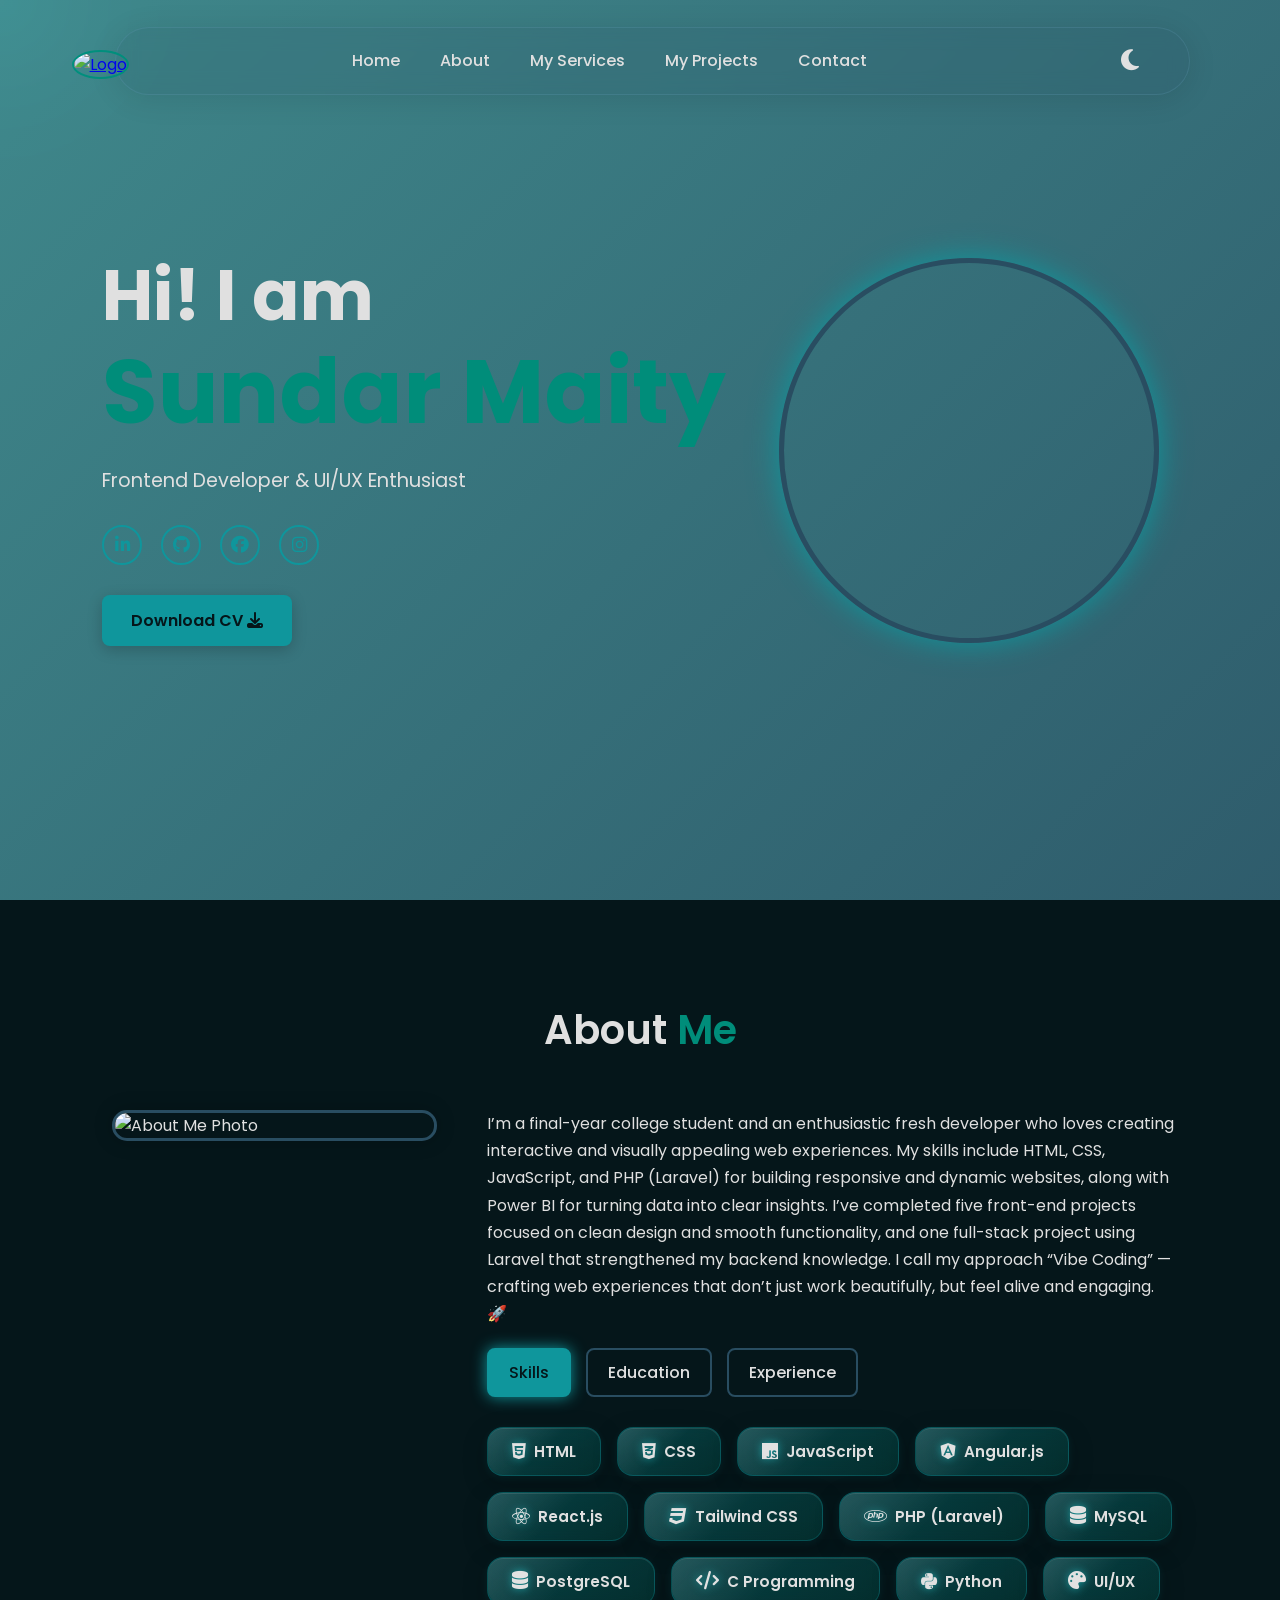
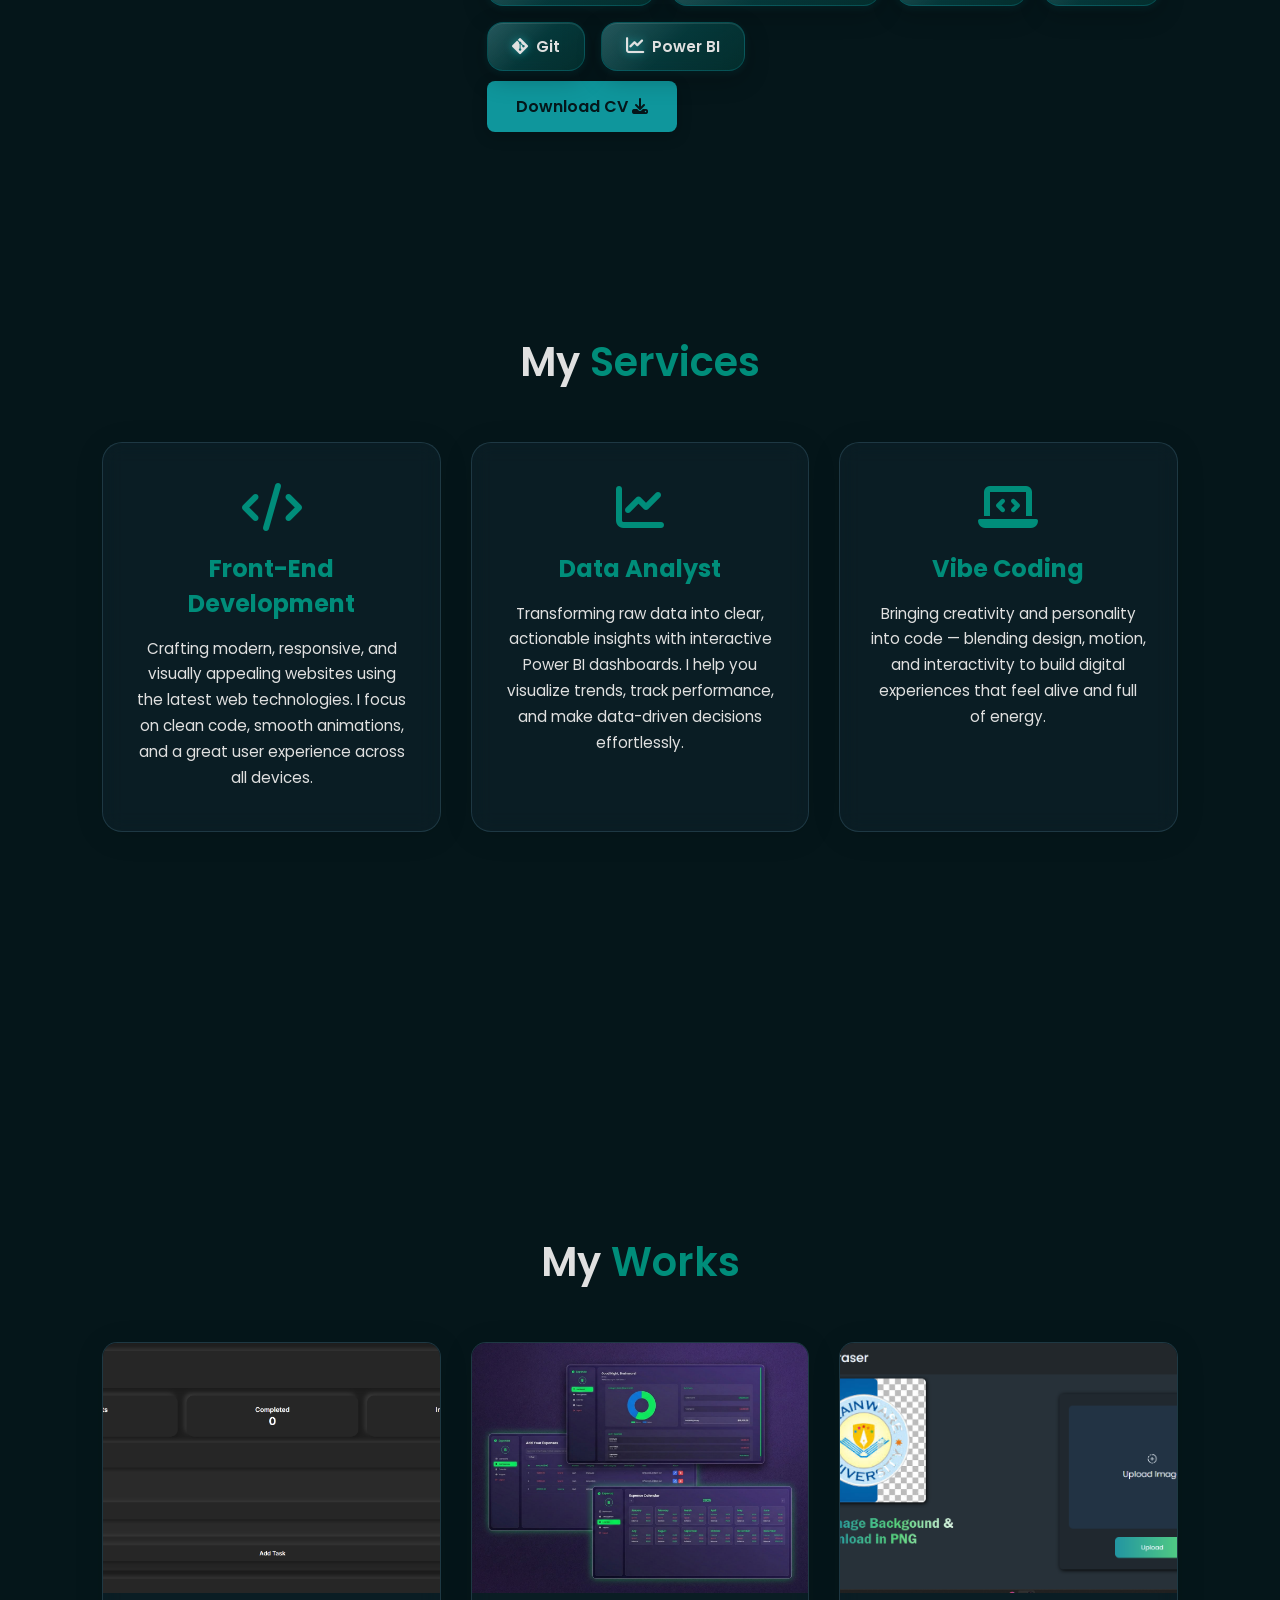
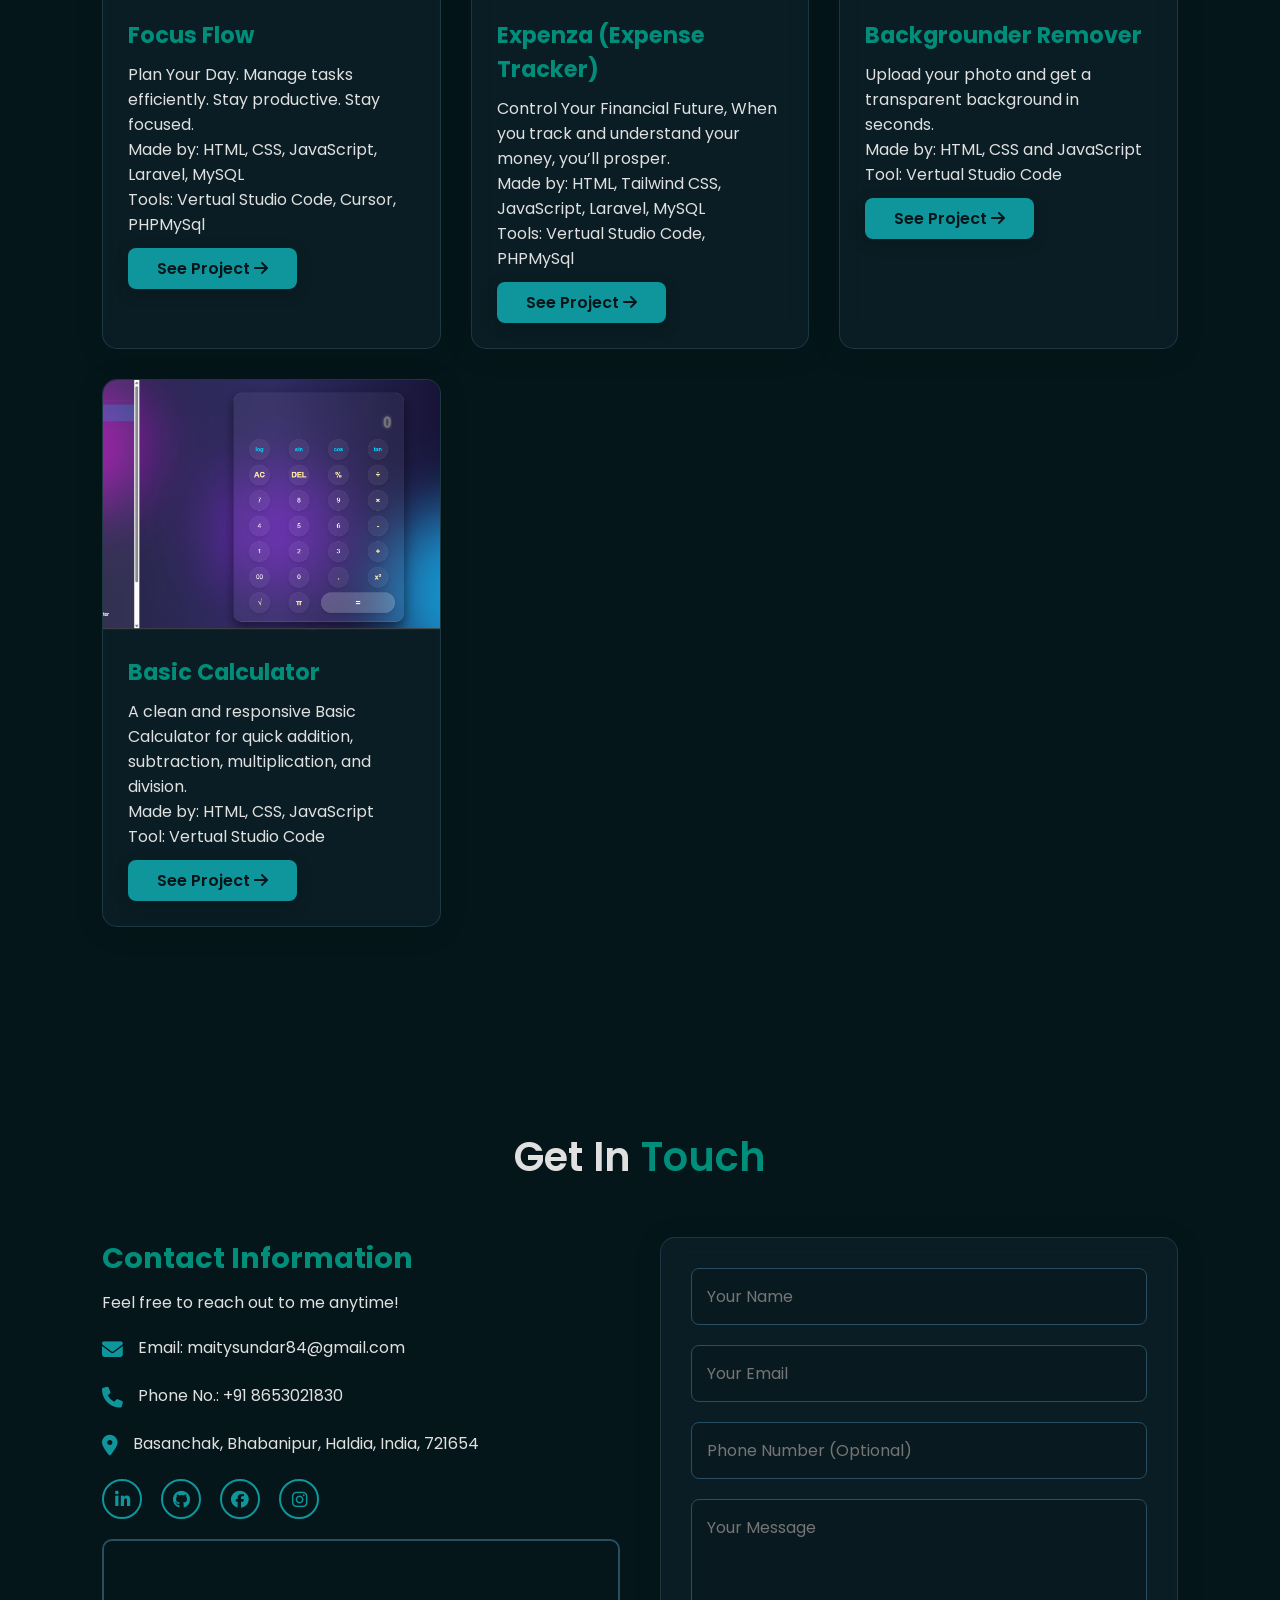
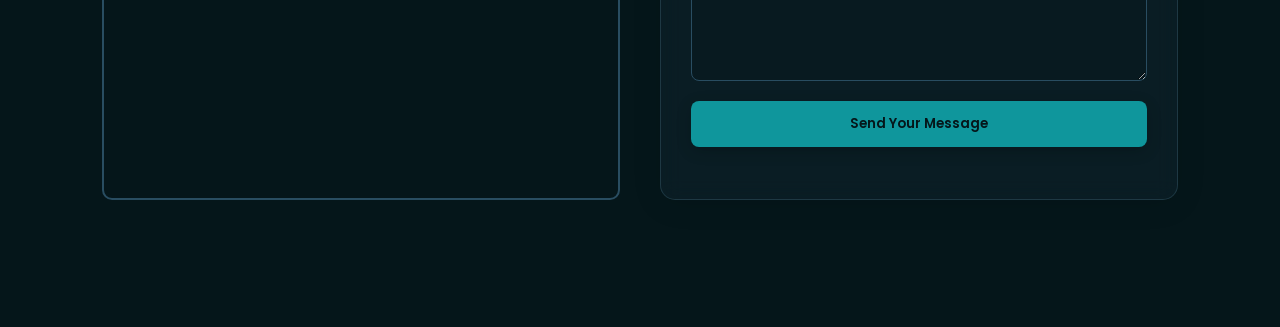
==== commit a05c1f40: "Update index.html Signed-off-by: Sundar Maity <189231657+sundarmaity321@users.noreply.github.com>" ====
--- a/index.html
+++ b/index.html
@@ -564,7 +564,7 @@
 
       .skill-btn i {
         font-size: 1.15rem;
-        color: var(--color-accent-medium);
+        /* color: var(--color-accent-medium); */
         filter: drop-shadow(0 0 4px var(--color-accent-medium));
       }
 
@@ -1732,3 +1732,4 @@
 
 
 
+
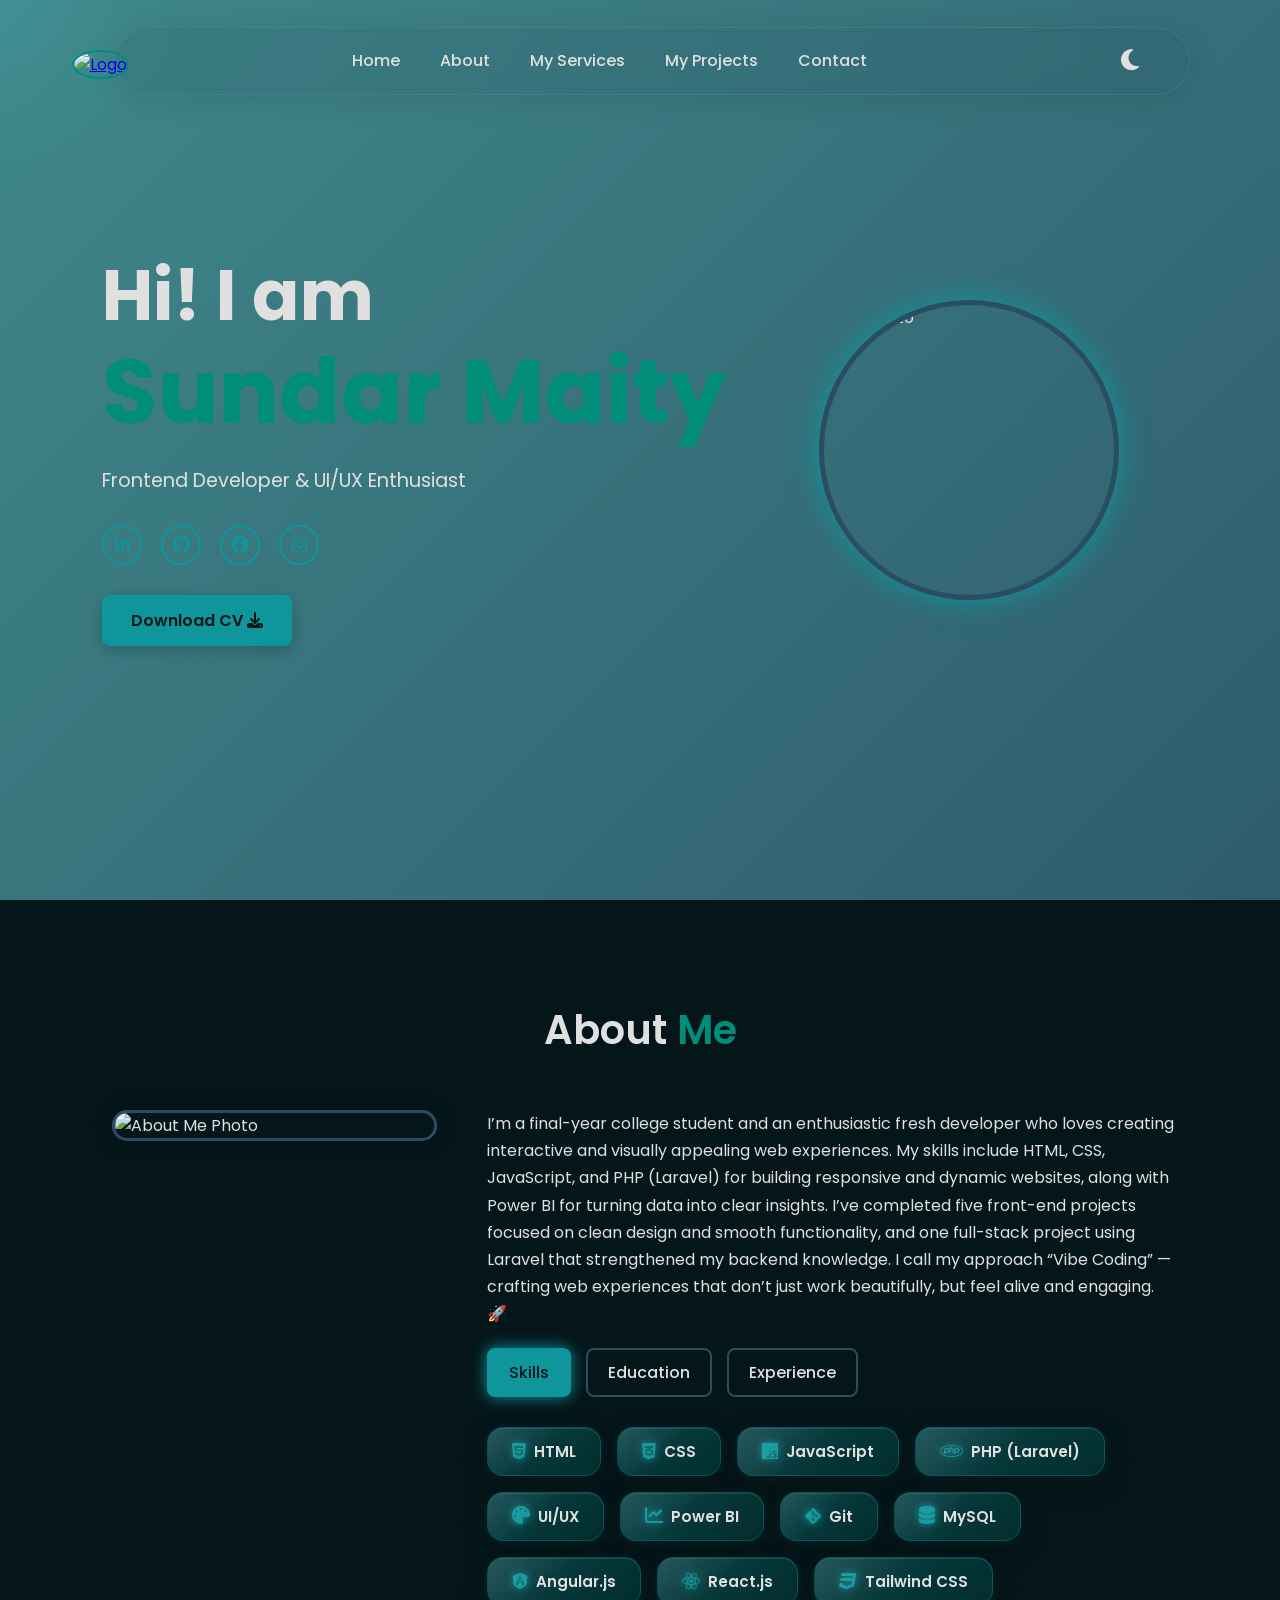
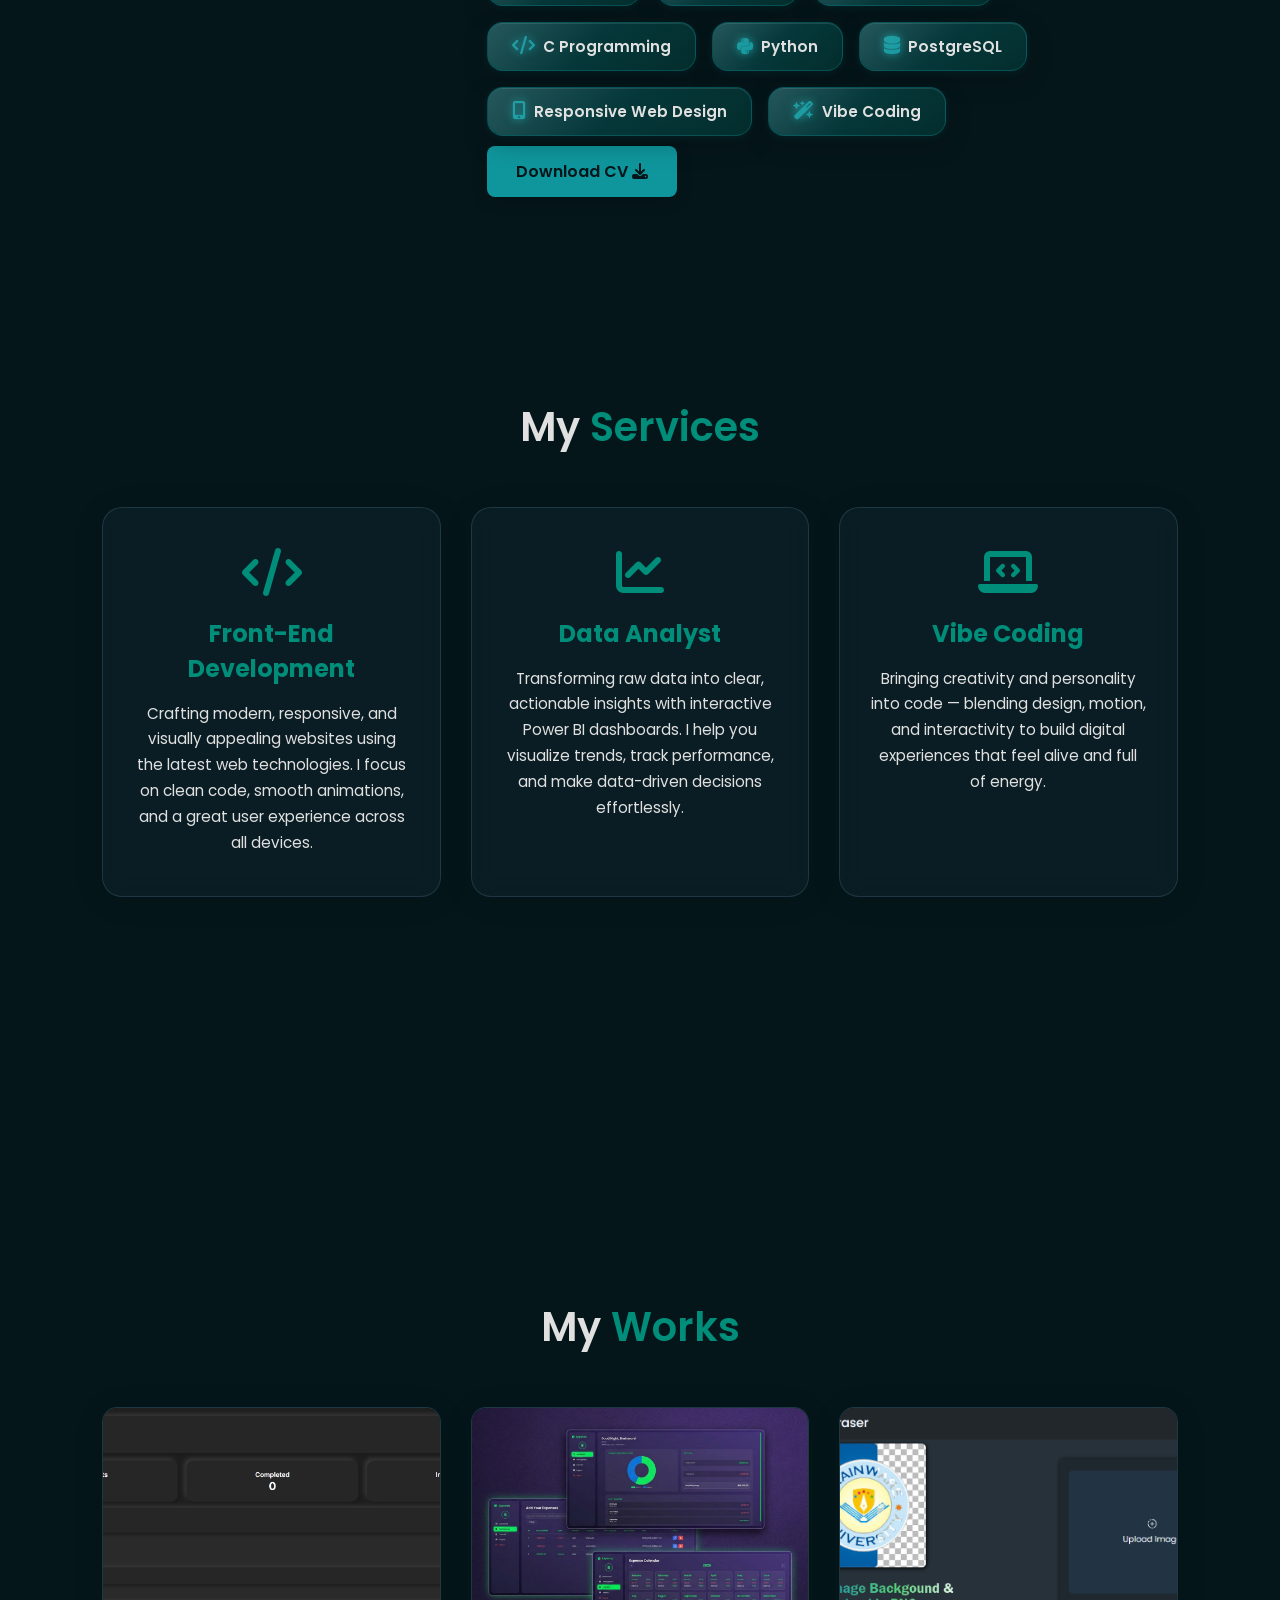
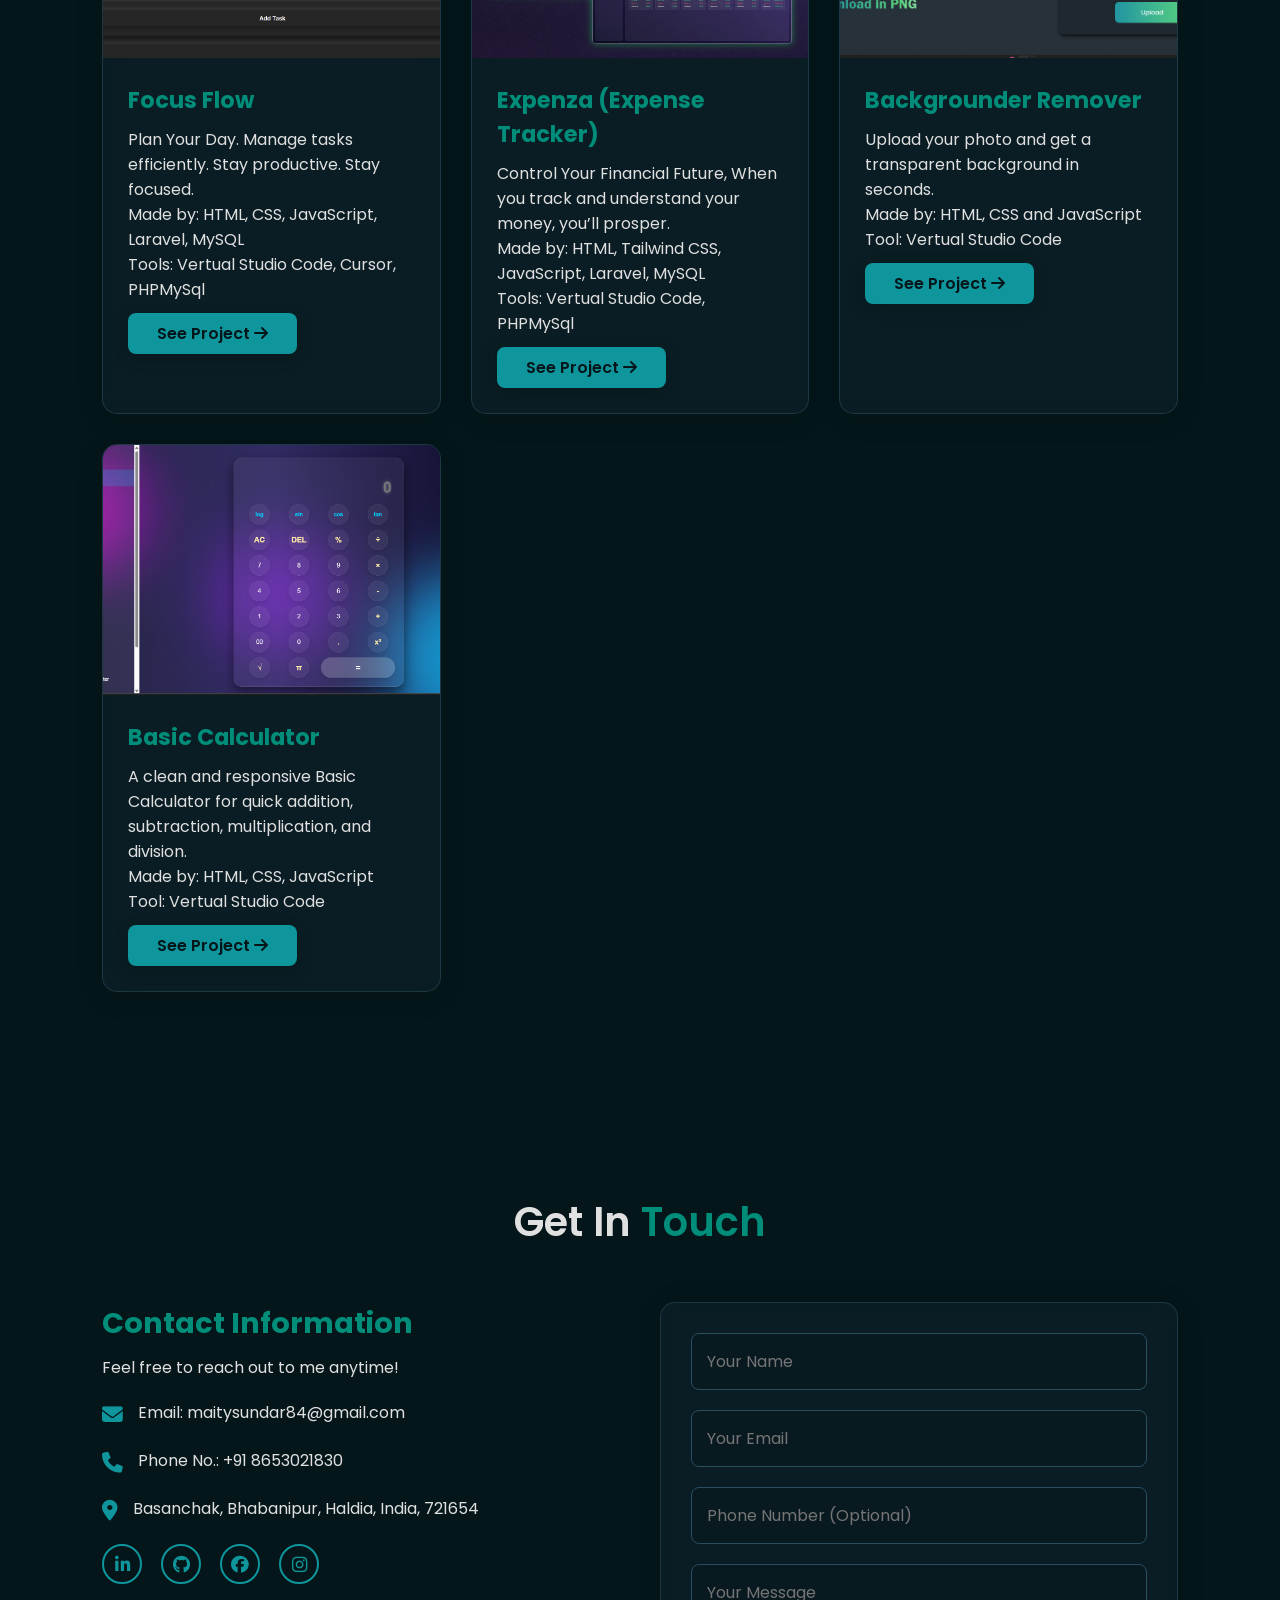
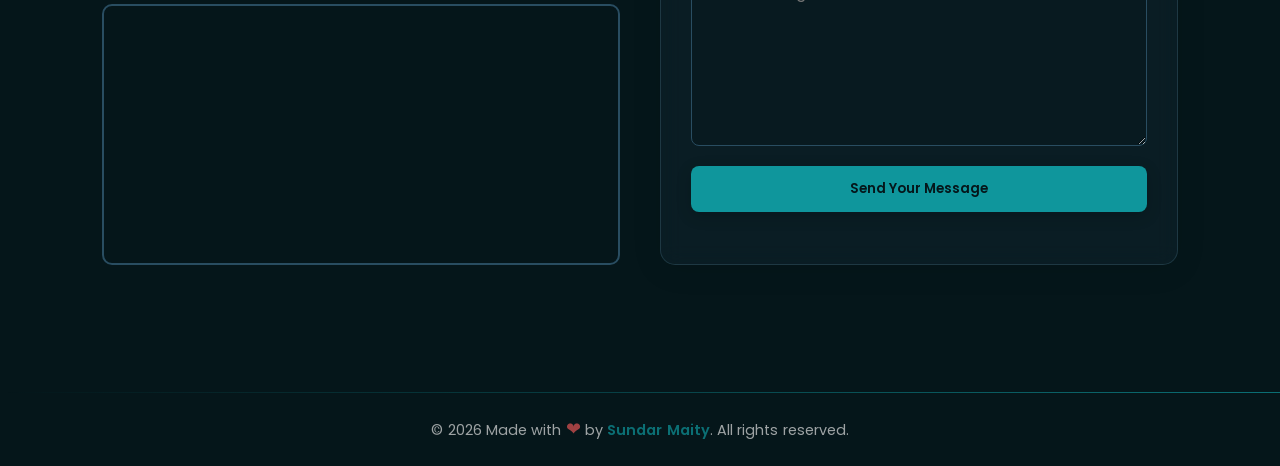
==== commit 19cf5661: "Update print statement from 'Hello' to 'Goodbye' Signed-off-by: Sundar Maity <189231657+sundarmaity3" ====
--- a/index.html
+++ b/index.html
@@ -374,8 +374,8 @@
       }
 
       .home-img .img-container {
-        width: 380px;
-        height: 385px;
+        width: 300px;
+        height: 300px;
         border-radius: 50%;
         overflow: hidden;
         border: 5px solid var(--color-bg-alt);
@@ -564,7 +564,7 @@
 
       .skill-btn i {
         font-size: 1.15rem;
-        /* color: var(--color-accent-medium); */
+        color: var(--color-accent-medium);
         filter: drop-shadow(0 0 4px var(--color-accent-medium));
       }
 
@@ -1051,6 +1051,103 @@
         /* Re-enable default cursor on mobile */
         * {
           cursor: auto;
+        }
+      }
+
+      /* ======== Animated Copyright Footer ======== */
+      .copyright-footer {
+        text-align: center;
+        padding: 24px 8%;
+        font-size: 0.9rem;
+        color: var(--color-text);
+        opacity: 0.7;
+        position: relative;
+        overflow: hidden;
+      }
+
+      .copyright-footer .wave-text {
+        display: inline;
+      }
+
+      .copyright-footer .wave-char {
+        display: inline-block;
+        animation: wave 2.5s ease-in-out infinite;
+      }
+
+      .copyright-footer .wave-char.space {
+        width: 0.3em;
+      }
+
+      .copyright-footer .heart {
+        color: #e25555;
+        display: inline-block;
+        animation: heartbeat 1.2s ease-in-out infinite;
+        font-size: 1.1rem;
+      }
+
+      .copyright-footer .name-link {
+        color: var(--color-accent-medium);
+        text-decoration: none;
+        font-weight: 600;
+        transition: color 0.3s ease;
+      }
+
+      .copyright-footer .name-link:hover {
+        color: var(--color-highlight);
+      }
+
+      .copyright-footer::before {
+        content: "";
+        position: absolute;
+        top: 0;
+        left: 0;
+        width: 100%;
+        height: 1px;
+        background: linear-gradient(
+          90deg,
+          transparent,
+          var(--color-accent-medium),
+          transparent
+        );
+        background-size: 200% 100%;
+        animation: shimmerLine 3s ease-in-out infinite;
+      }
+
+      @keyframes wave {
+        0%,
+        100% {
+          transform: translateY(0);
+        }
+        50% {
+          transform: translateY(-5px);
+        }
+      }
+
+      @keyframes heartbeat {
+        0%,
+        100% {
+          transform: scale(1);
+        }
+        15% {
+          transform: scale(1.25);
+        }
+        30% {
+          transform: scale(1);
+        }
+        45% {
+          transform: scale(1.2);
+        }
+        60% {
+          transform: scale(1);
+        }
+      }
+
+      @keyframes shimmerLine {
+        0% {
+          background-position: -200% 0;
+        }
+        100% {
+          background-position: 200% 0;
         }
       }
     </style>
@@ -1179,6 +1276,21 @@
                   <i class="fa-brands fa-js"></i> JavaScript
                 </div>
                 <div class="skill-btn">
+                  <i class="fa-brands fa-php"></i> PHP (Laravel)
+                </div>
+                <div class="skill-btn">
+                  <i class="fa-solid fa-palette"></i> UI/UX
+                </div>
+                <div class="skill-btn">
+                  <i class="fa-solid fa-chart-line"></i> Power BI
+                </div>
+                <div class="skill-btn">
+                  <i class="fa-brands fa-git-alt"></i> Git
+                </div>
+                <div class="skill-btn">
+                  <i class="fa-solid fa-database"></i> MySQL
+                </div>
+                <div class="skill-btn">
                   <i class="fa-brands fa-angular"></i> Angular.js
                 </div>
                 <div class="skill-btn">
@@ -1188,28 +1300,20 @@
                   <i class="fa-brands fa-css3"></i> Tailwind CSS
                 </div>
                 <div class="skill-btn">
-                  <i class="fa-brands fa-php"></i> PHP (Laravel)
-                </div>
-                <div class="skill-btn">
-                  <i class="fa-solid fa-database"></i> MySQL
-                </div>
-                <div class="skill-btn">
-                  <i class="fa-solid fa-database"></i> PostgreSQL
-                </div>
-                <div class="skill-btn">
                   <i class="fa-solid fa-code"></i> C Programming
                 </div>
                 <div class="skill-btn">
                   <i class="fa-brands fa-python"></i> Python
                 </div>
                 <div class="skill-btn">
-                  <i class="fa-solid fa-palette"></i> UI/UX
+                  <i class="fa-solid fa-database"></i> PostgreSQL
                 </div>
                 <div class="skill-btn">
-                  <i class="fa-brands fa-git-alt"></i> Git
+                  <i class="fa-solid fa-mobile-screen-button"></i> Responsive
+                  Web Design
                 </div>
                 <div class="skill-btn">
-                  <i class="fa-solid fa-chart-line"></i> Power BI
+                  <i class="fa-solid fa-wand-magic-sparkles"></i> Vibe Coding
                 </div>
               </div>
             </div>
@@ -1294,7 +1398,7 @@
         <div class="projects-grid">
           <div class="project-card glass">
             <img
-              src="/img/focus-flow.png"
+              src="..//img/focus-flow.png"
               alt="Focus Flow"
               title="https://focusflow.online/"
             />
@@ -1460,6 +1564,14 @@
       </section>
     </main>
 
+    <footer class="copyright-footer">
+      <span class="wave-text" data-wave
+        >© <span id="copyright-year"></span> Made with </span
+      ><span class="heart">❤</span><span class="wave-text" data-wave> by </span
+      ><a href="#home" class="name-link" data-wave>Sundar Maity</a
+      ><span class="wave-text" data-wave>. All rights reserved.</span>
+    </footer>
+
     <div id="popup-overlay"></div>
 
     <div id="download-popup" class="popup glass">
@@ -1489,6 +1601,26 @@
       cursorSpotlight.style.left = `${e.clientX}px`;
       cursorSpotlight.style.top = `${e.clientY}px`;
     });
+
+    // ======== Dynamic Copyright Year ========
+    document.getElementById("copyright-year").textContent =
+      new Date().getFullYear();
+
+    // ======== Copyright Wave Animation ========
+    let charIndex = 0;
+    document.querySelectorAll("[data-wave]").forEach((el) => {
+      const text = el.textContent;
+      el.textContent = "";
+      [...text].forEach((char) => {
+        const span = document.createElement("span");
+        span.className = "wave-char" + (char === " " ? " space" : "");
+        span.textContent = char === " " ? "\u00A0" : char;
+        span.style.animationDelay = `${charIndex * 0.05}s`;
+        el.appendChild(span);
+        charIndex++;
+      });
+    });
+
     // ======== Section Scroll Animation ========
     const sections = document.querySelectorAll("section");
     const observerOptions = {
@@ -1720,16 +1852,3 @@
       });
   });
 </script>
-
-
-
-
-
-
-
-
-
-
-
-
-
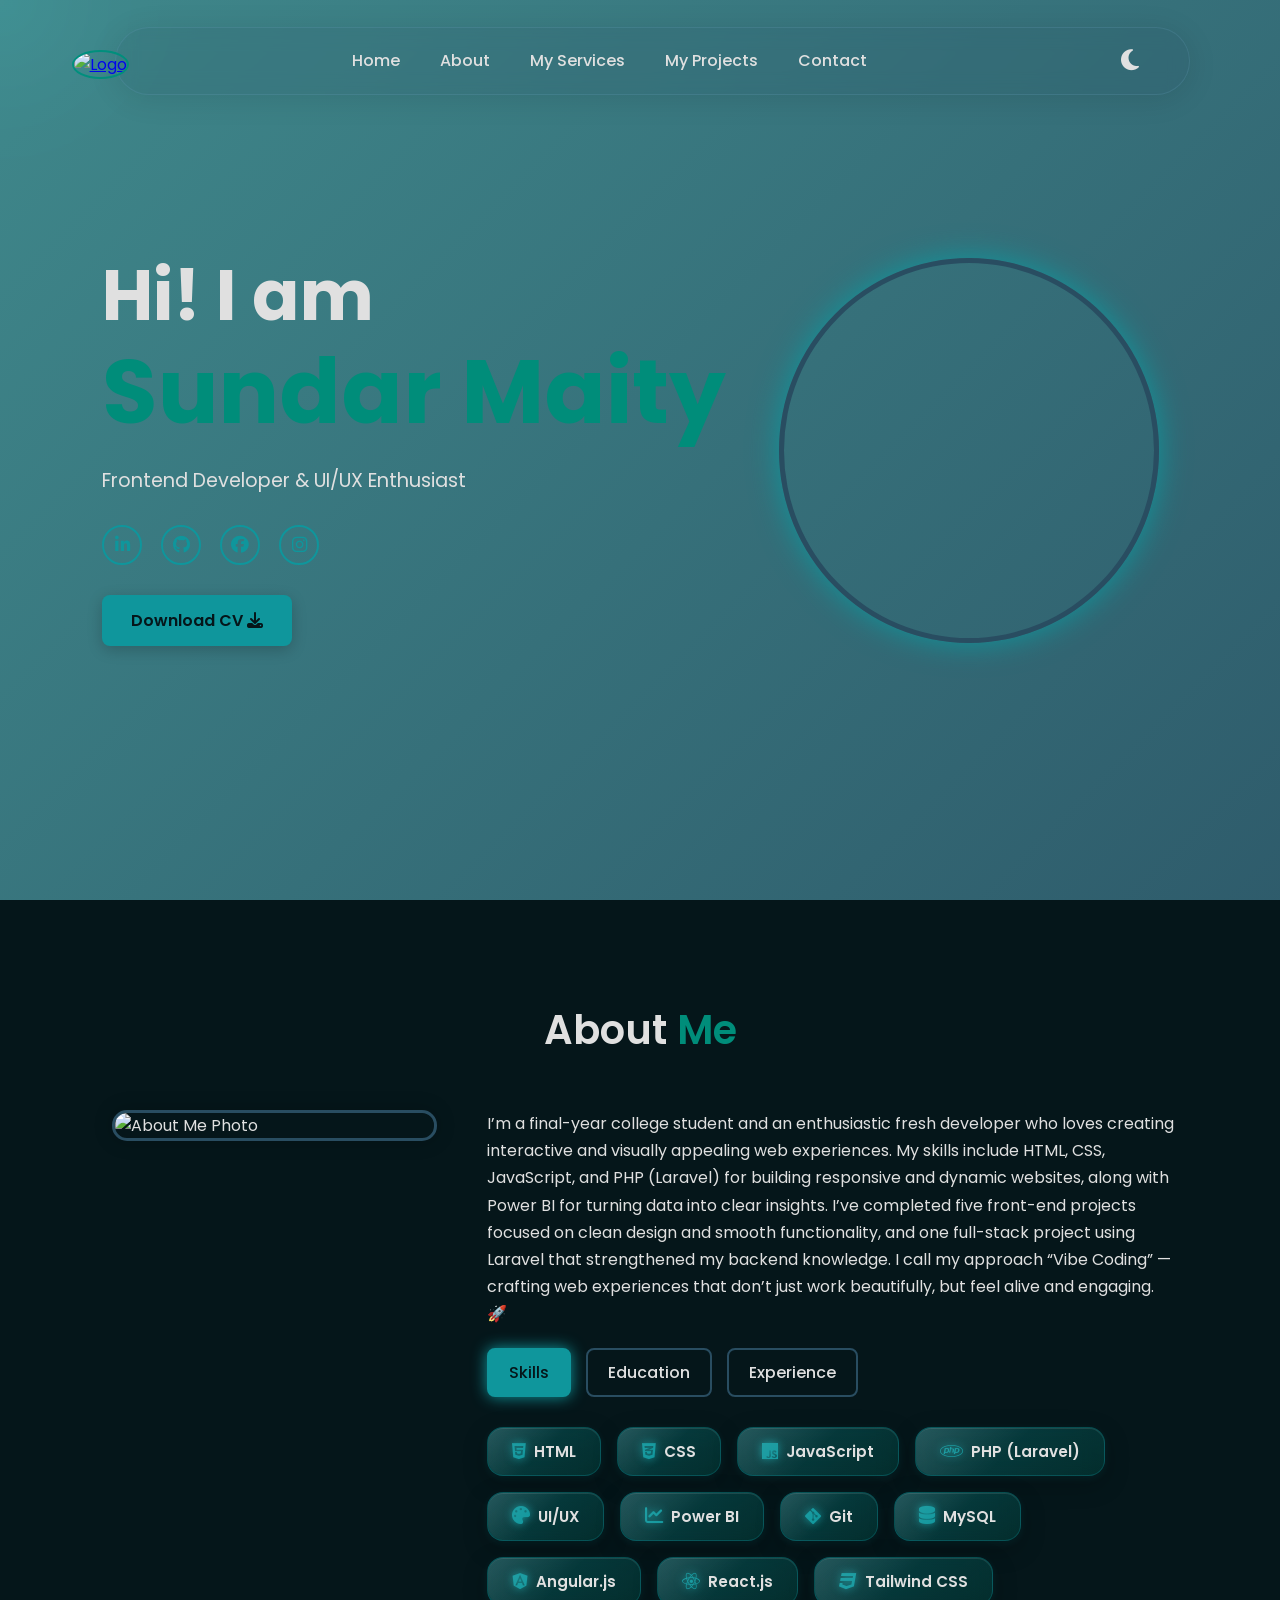
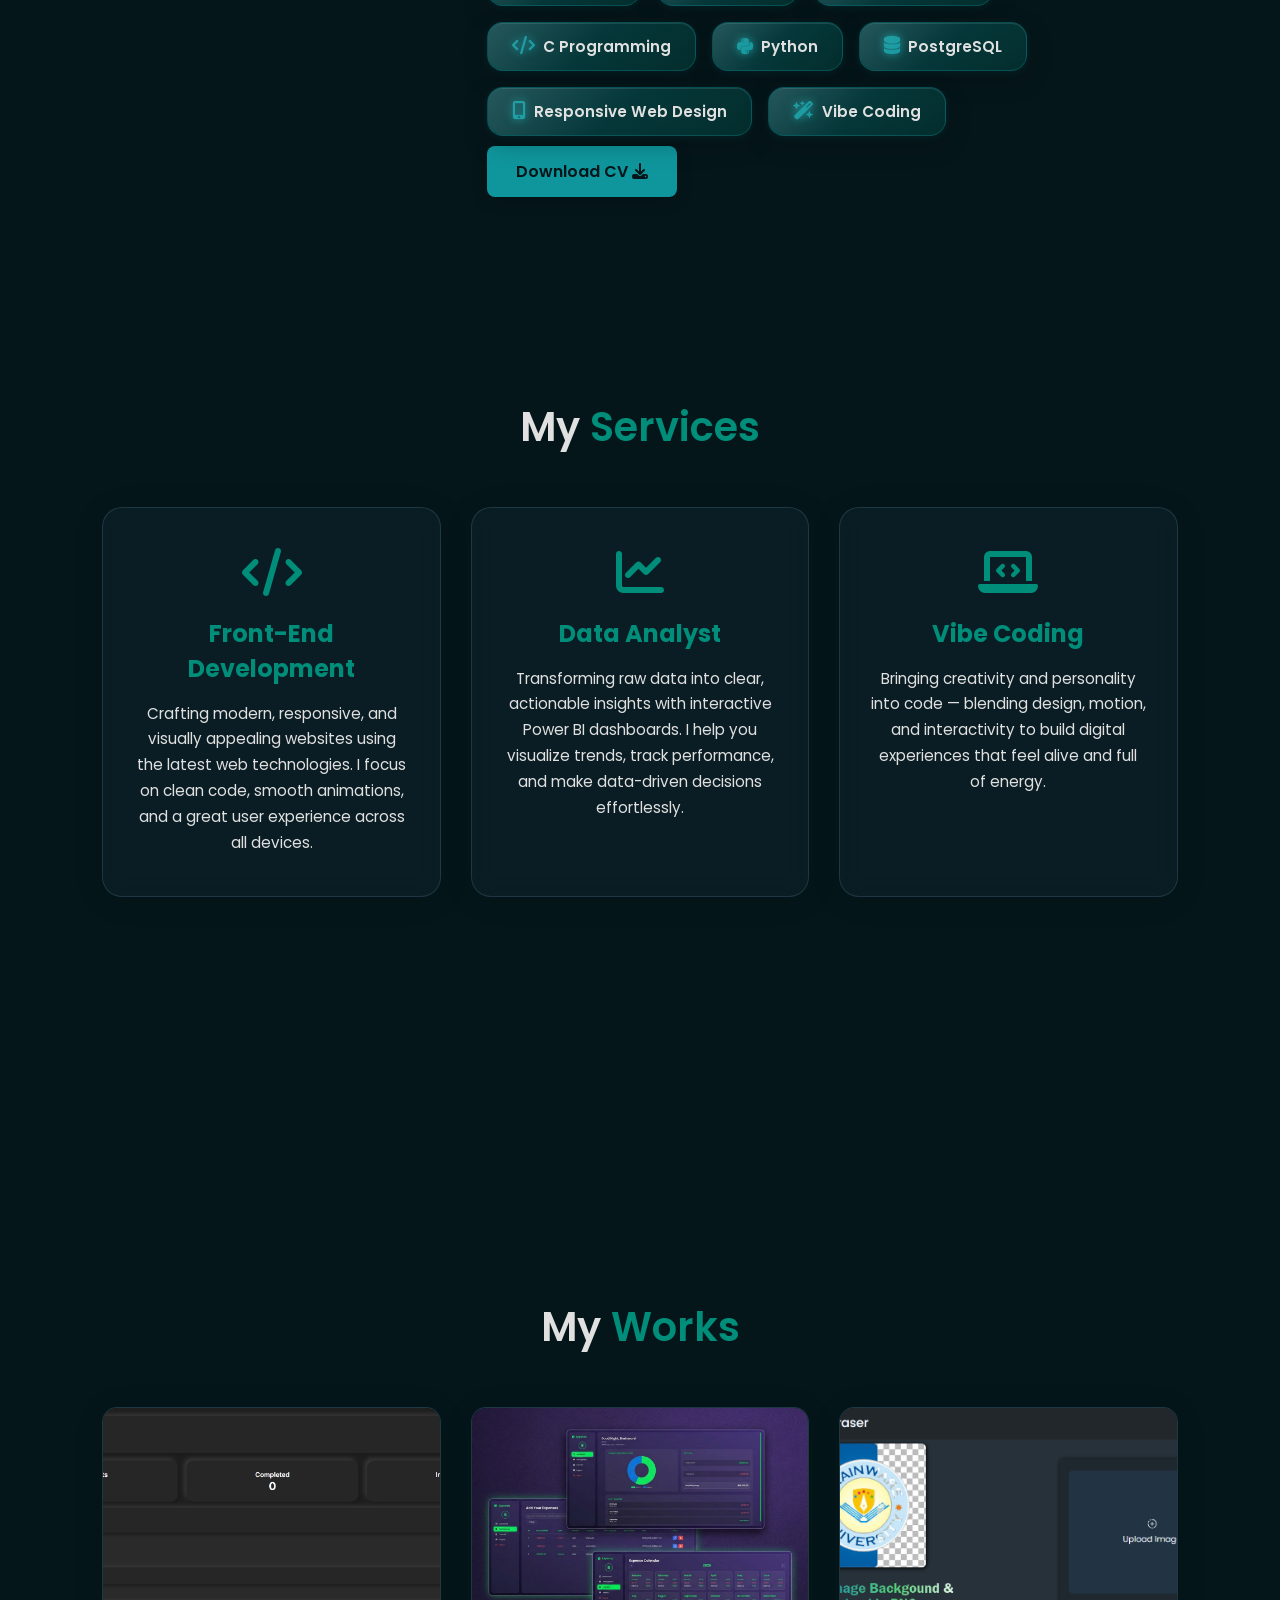
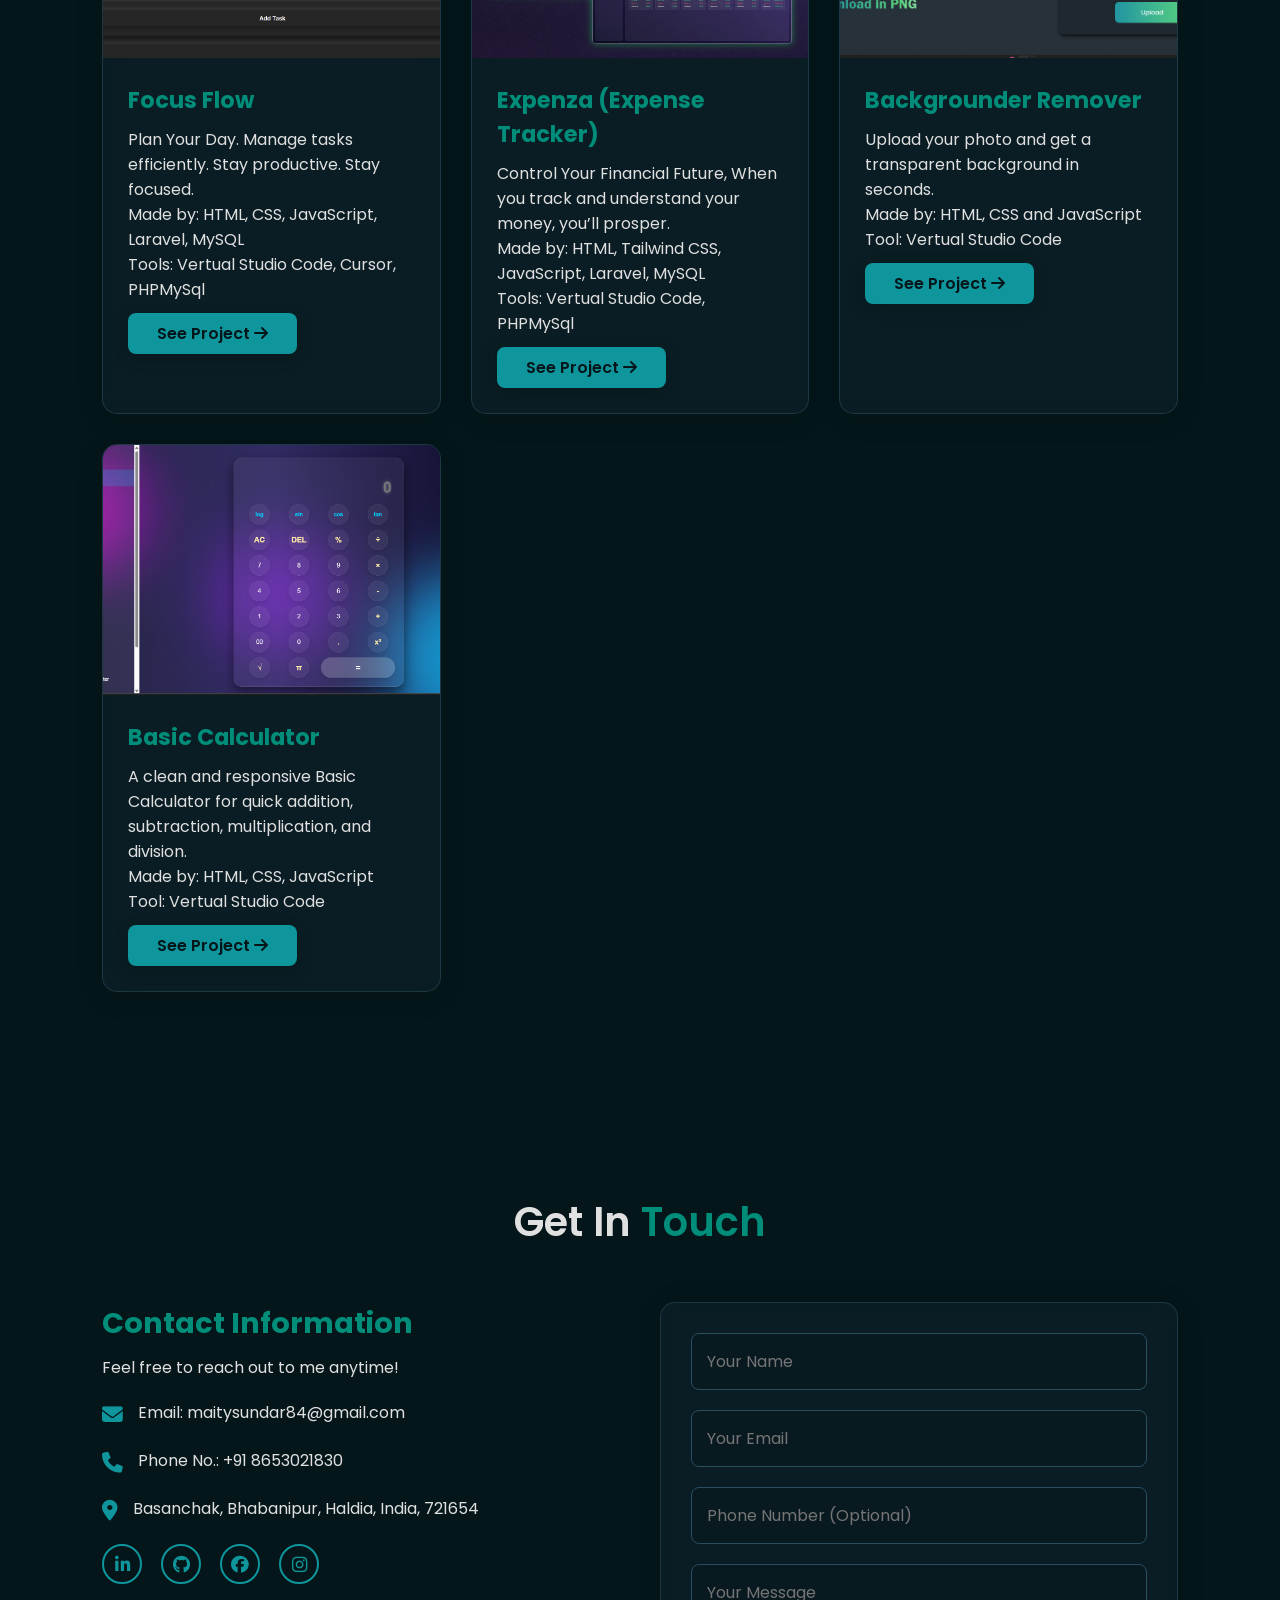
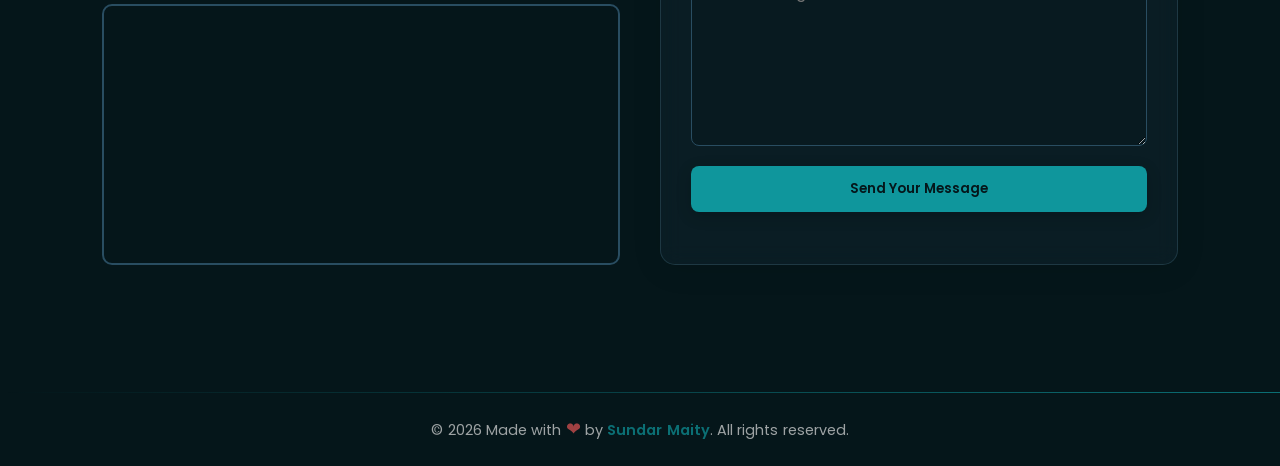
==== commit 46350cb7: "Update index.html Signed-off-by: Sundar Maity <189231657+sundarmaity321@users.noreply.github.com>" ====
--- a/index.html
+++ b/index.html
@@ -374,8 +374,8 @@
       }
 
       .home-img .img-container {
-        width: 300px;
-        height: 300px;
+        width: 380px;
+        height: 385px;
         border-radius: 50%;
         overflow: hidden;
         border: 5px solid var(--color-bg-alt);
@@ -1852,3 +1852,4 @@
       });
   });
 </script>
+
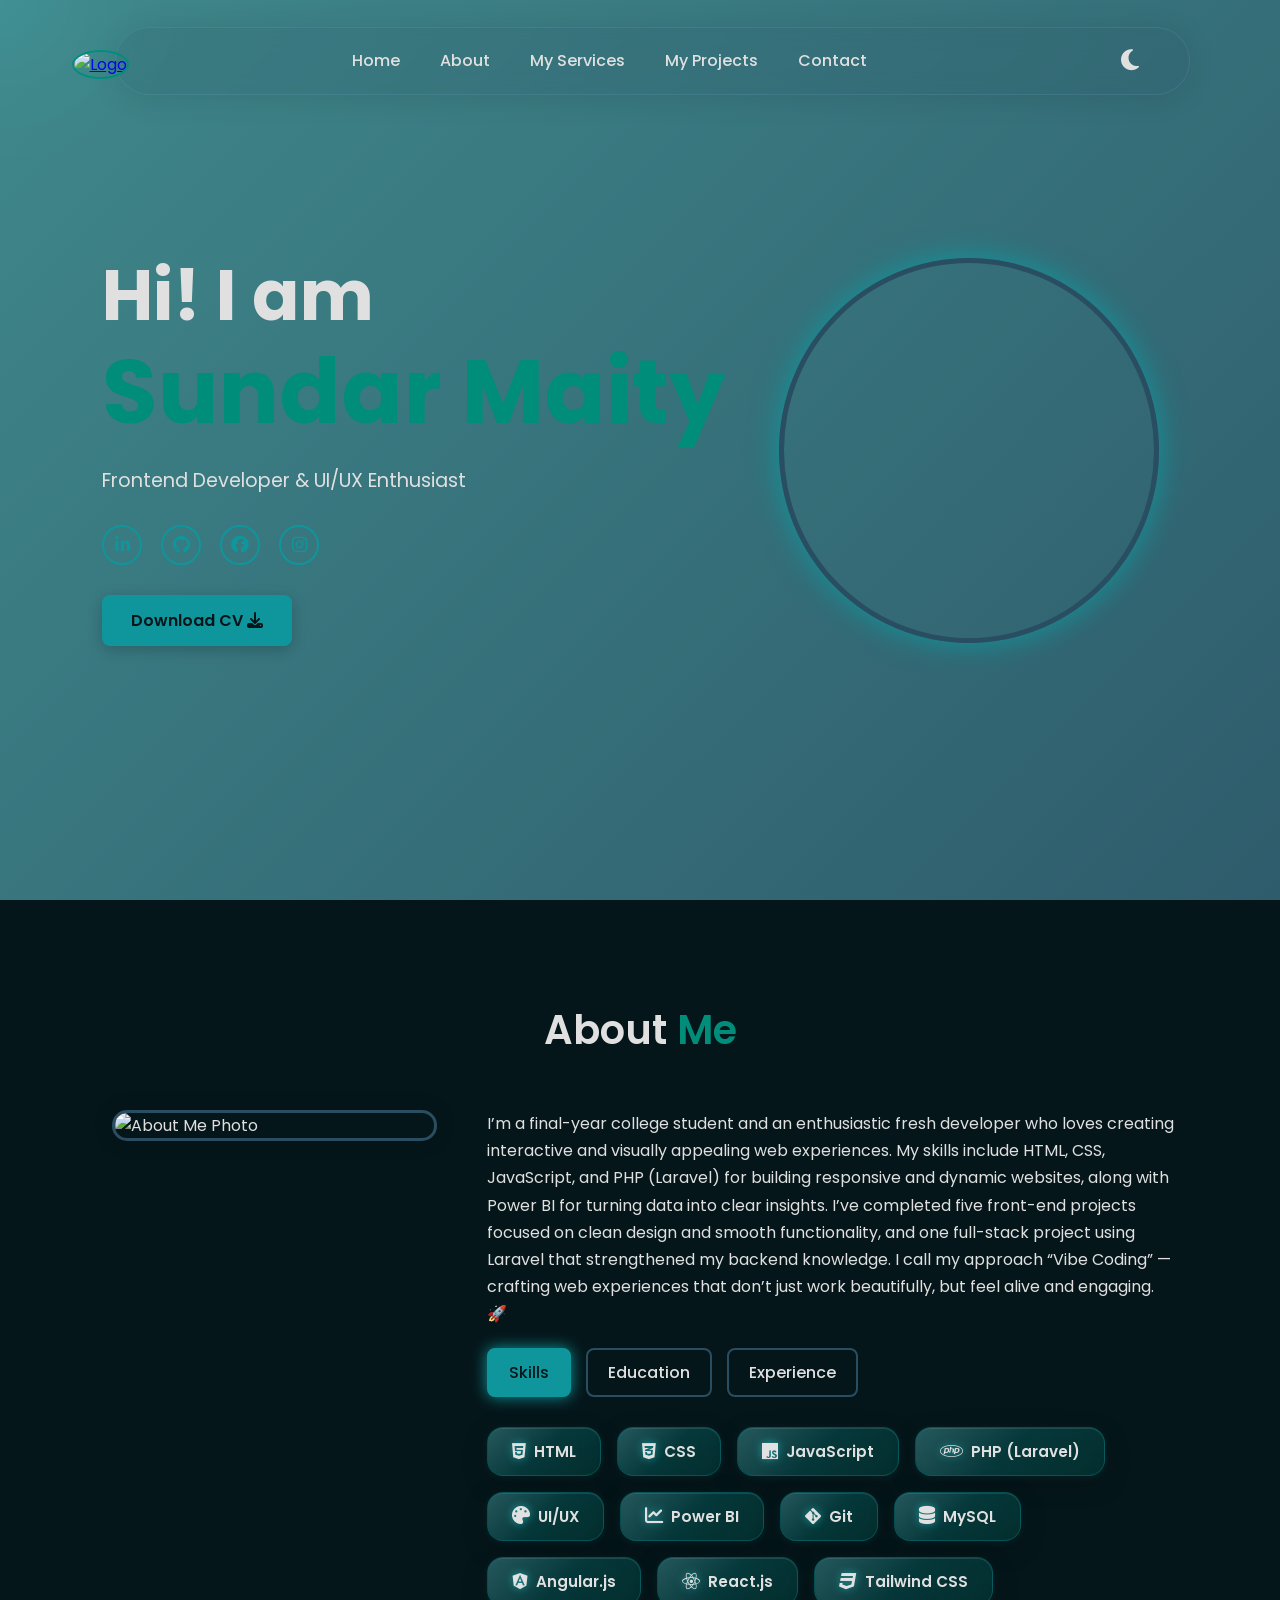
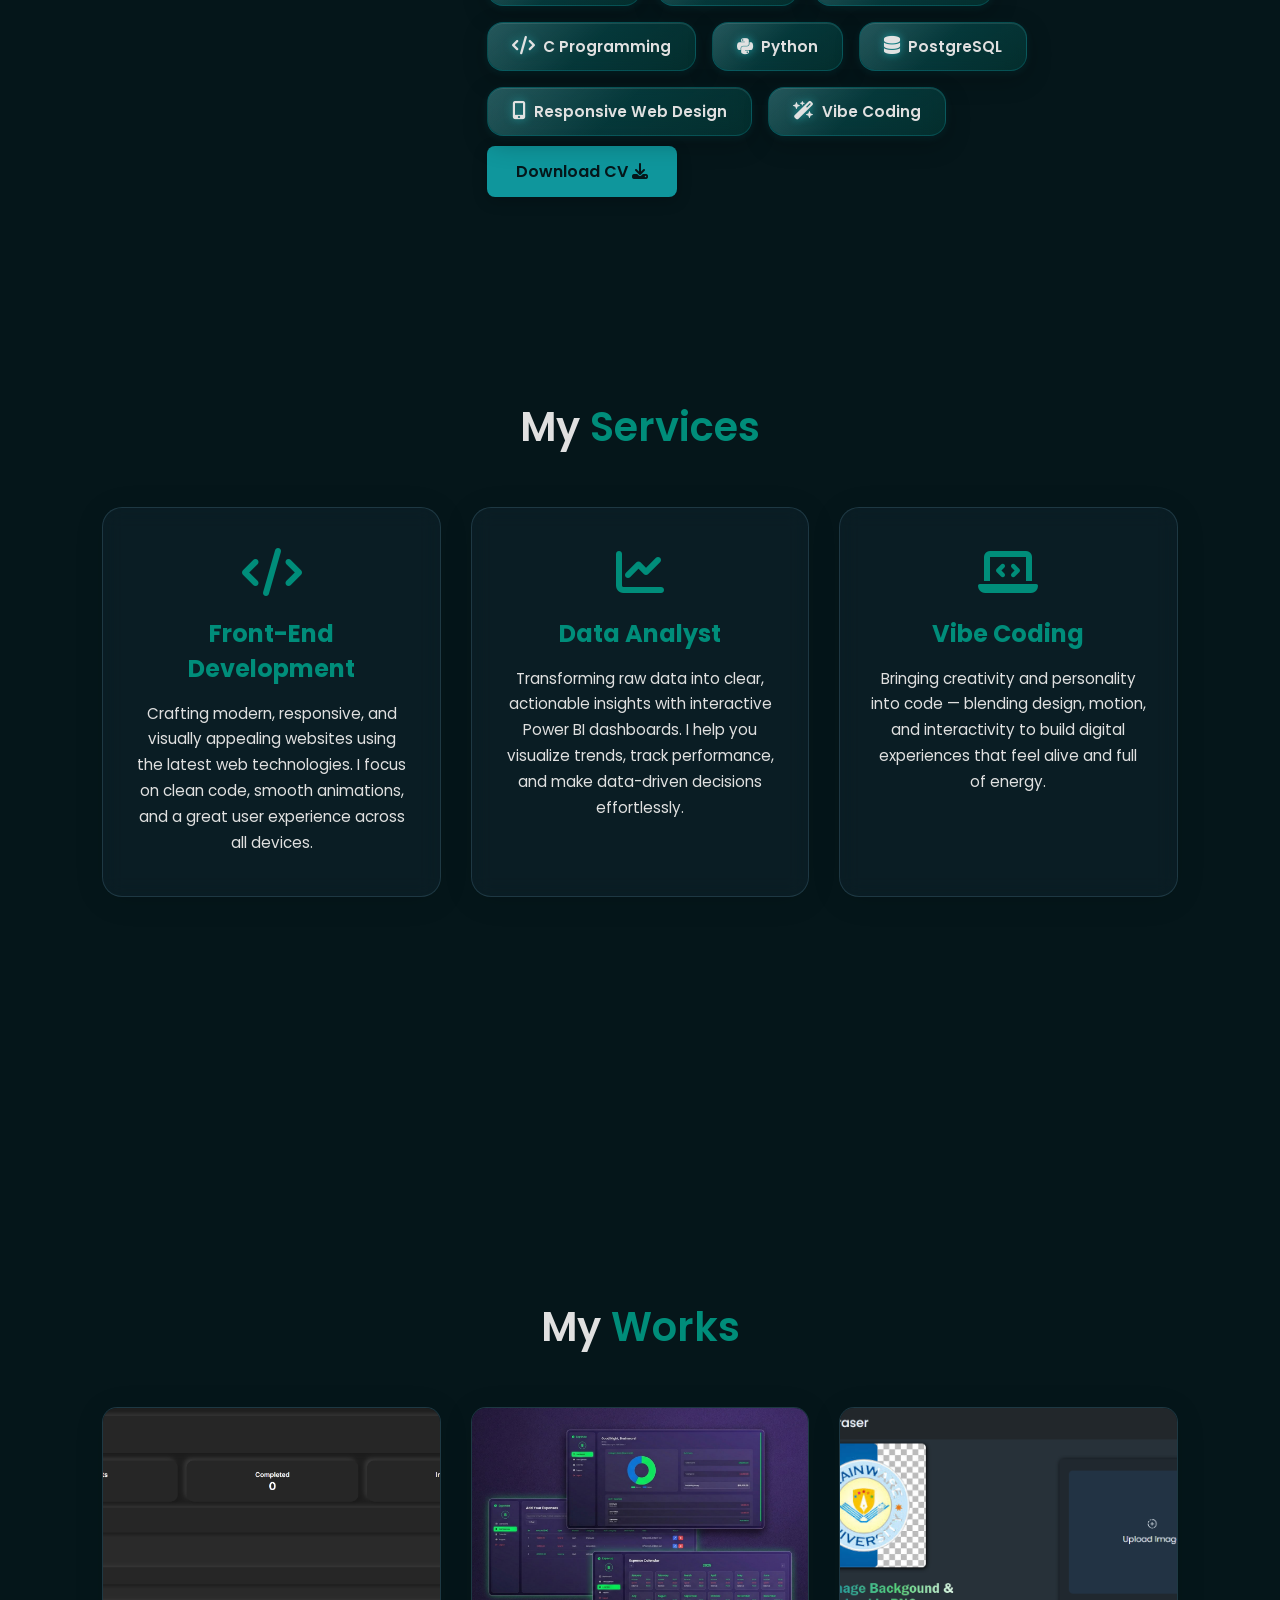
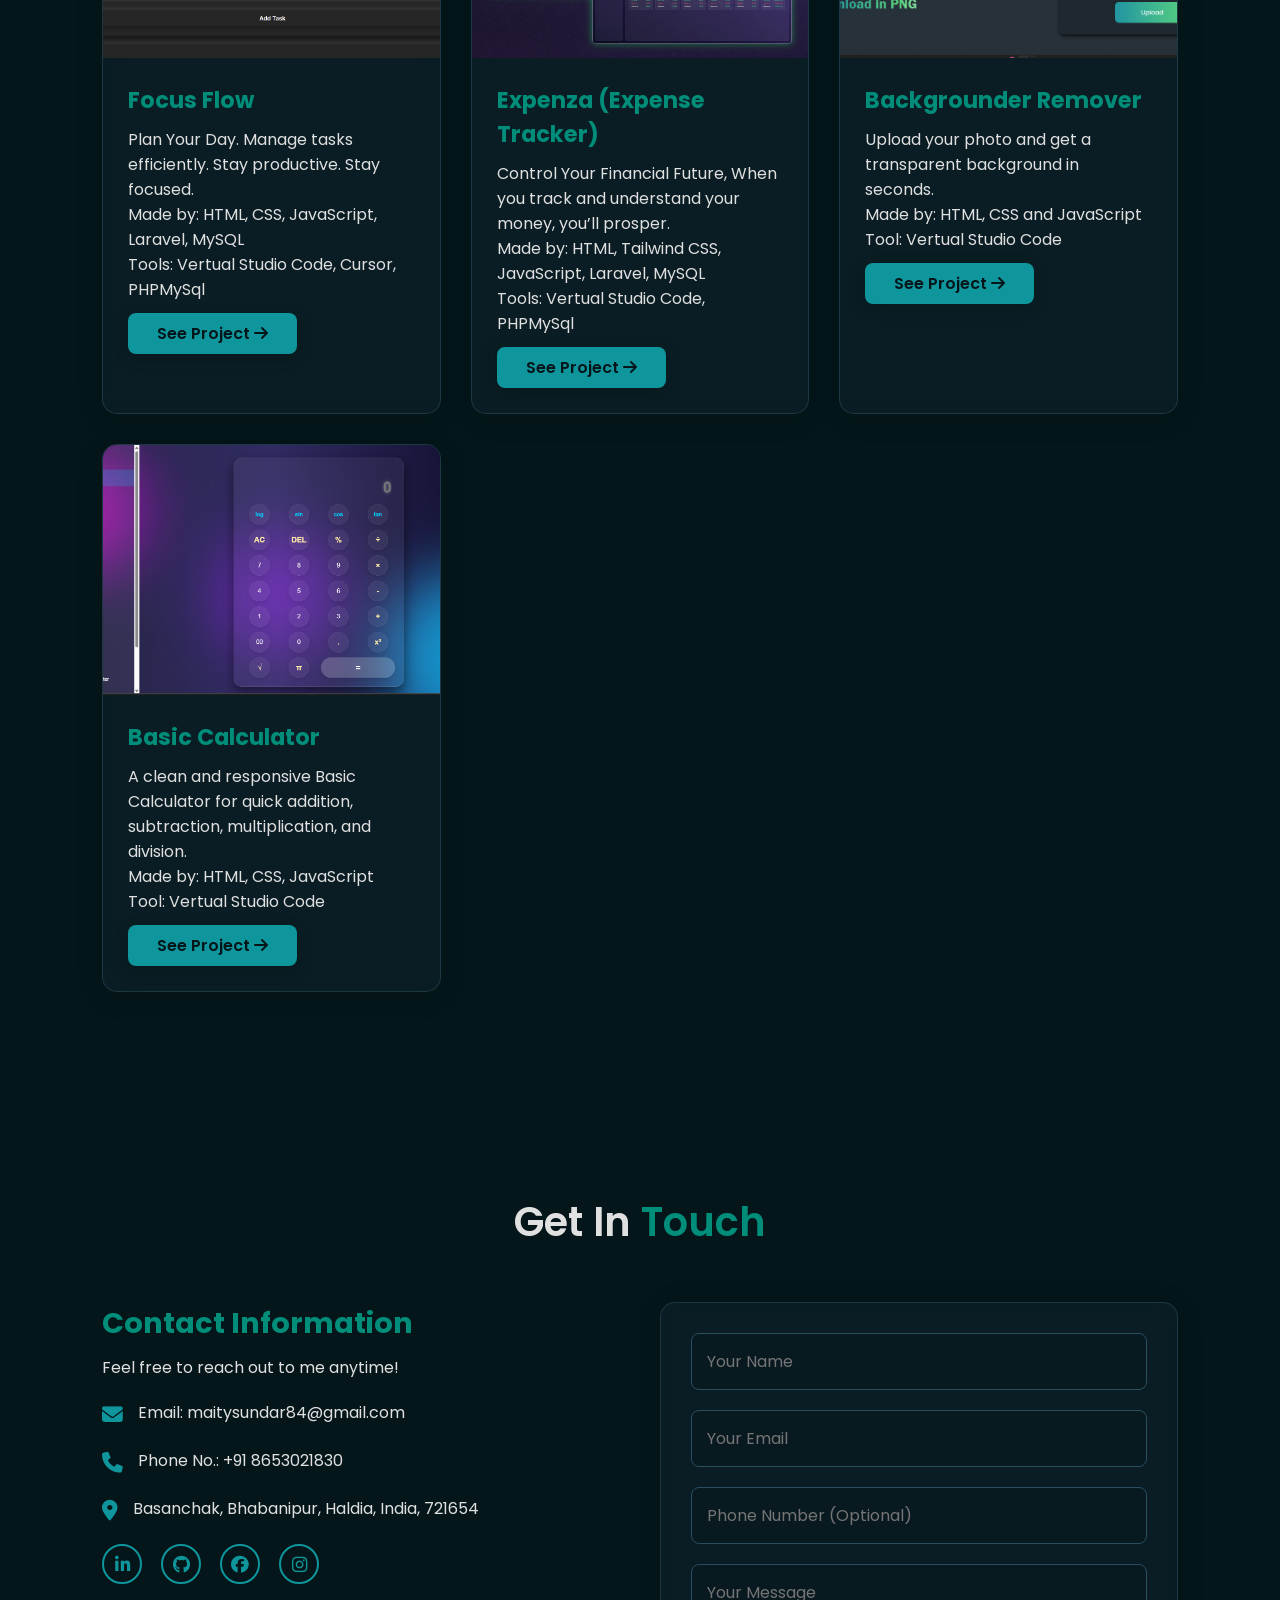
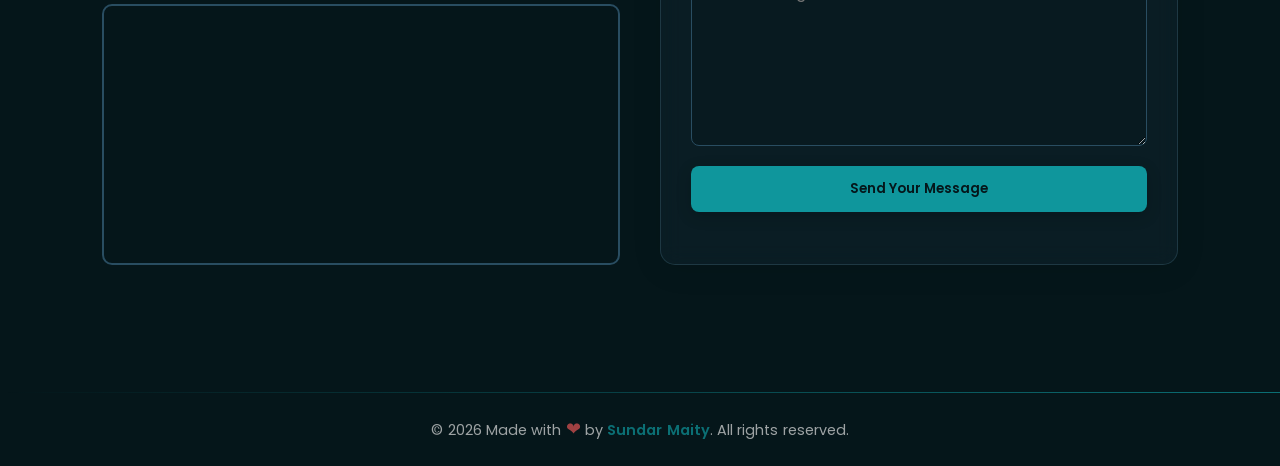
==== commit 4746aca4: "Update index.html Signed-off-by: Sundar Maity <189231657+sundarmaity321@users.noreply.github.com>" ====
--- a/index.html
+++ b/index.html
@@ -564,7 +564,7 @@
 
       .skill-btn i {
         font-size: 1.15rem;
-        color: var(--color-accent-medium);
+        /* color: var(--color-accent-medium); */
         filter: drop-shadow(0 0 4px var(--color-accent-medium));
       }
 
@@ -1853,3 +1853,4 @@
   });
 </script>
 
+
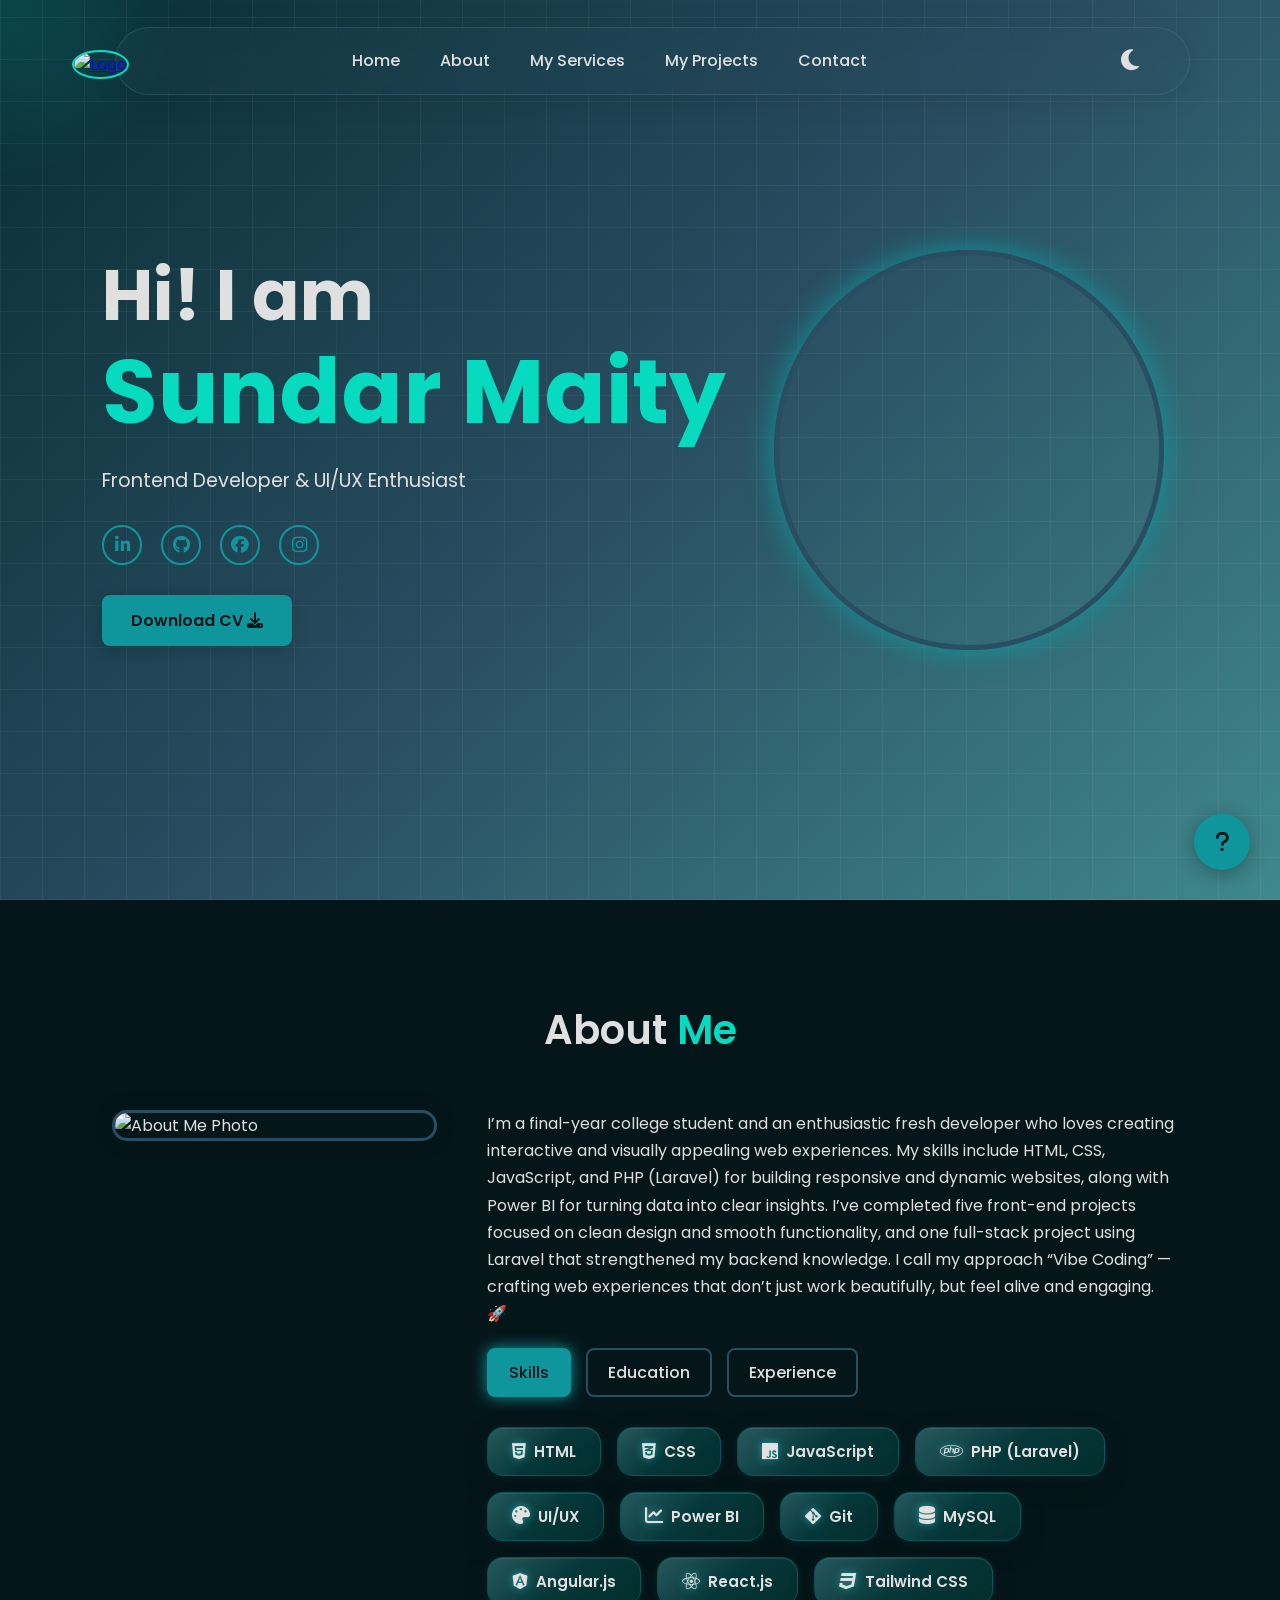
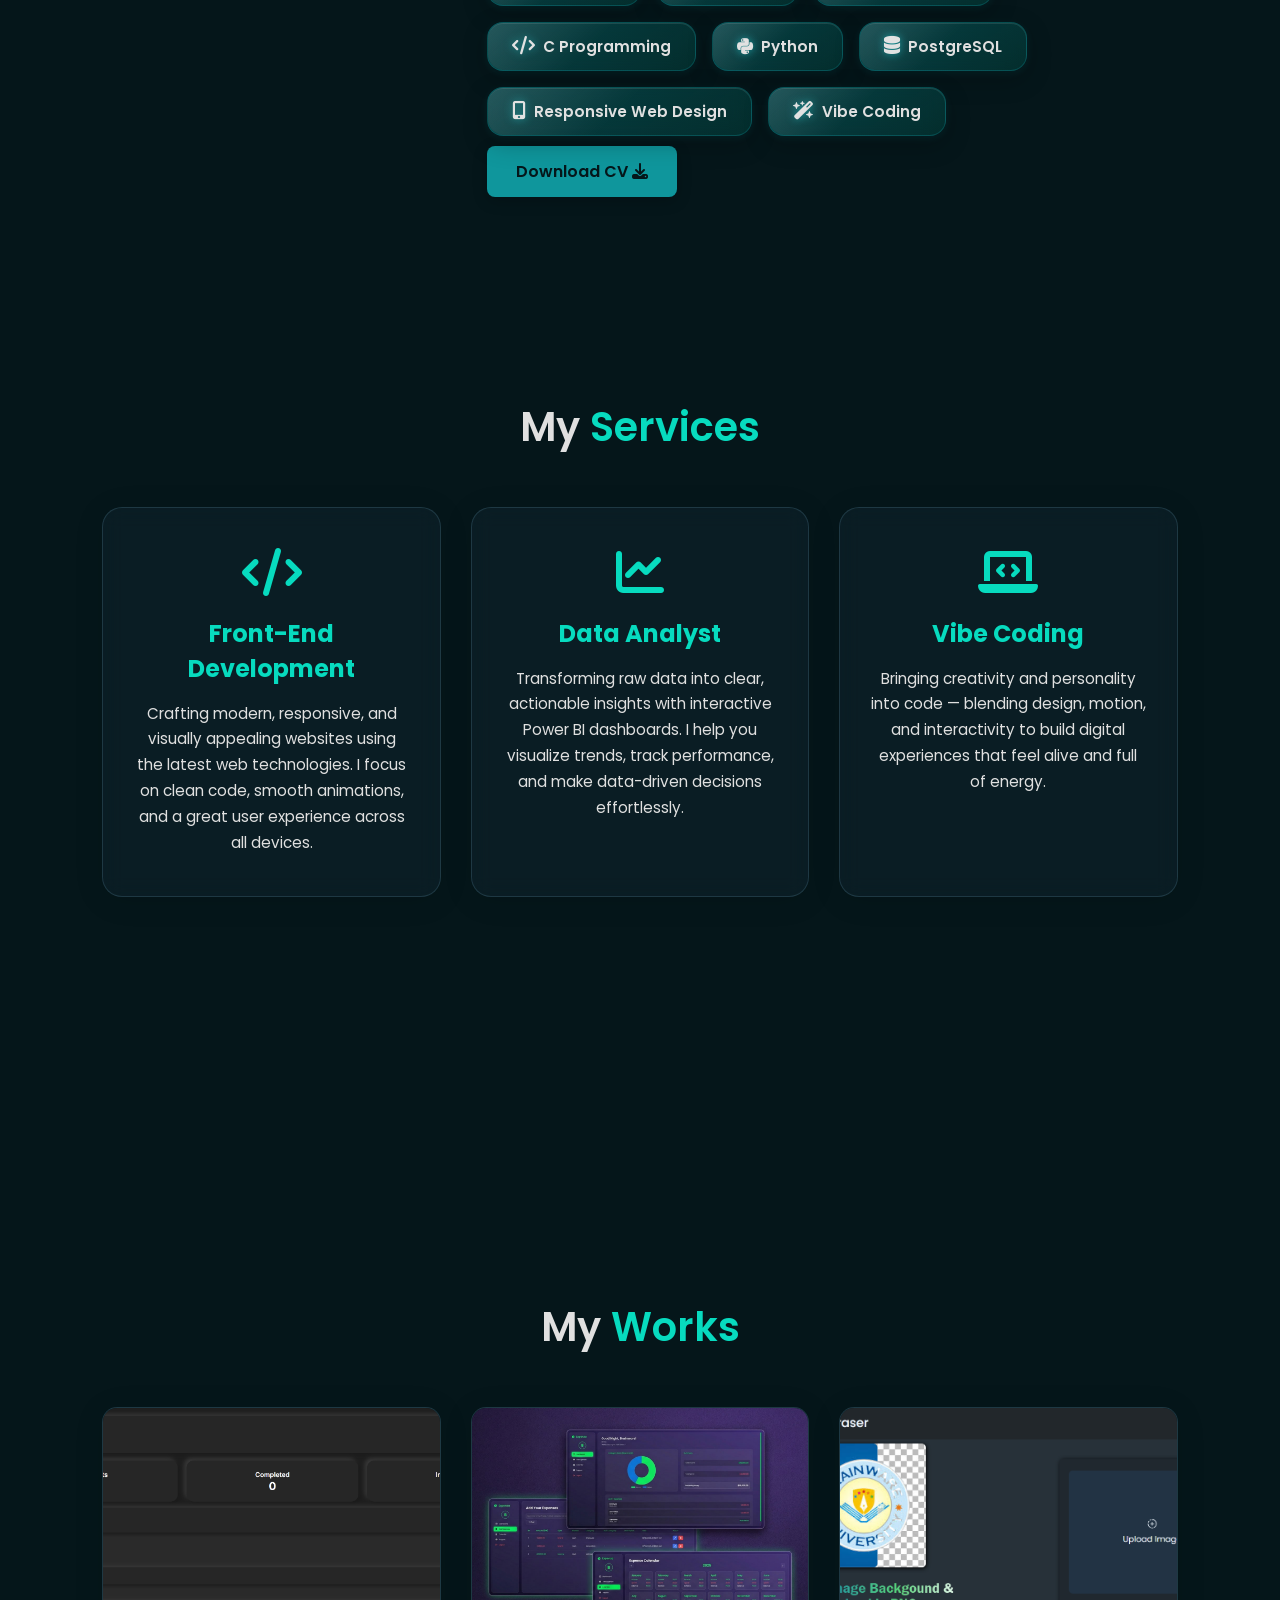
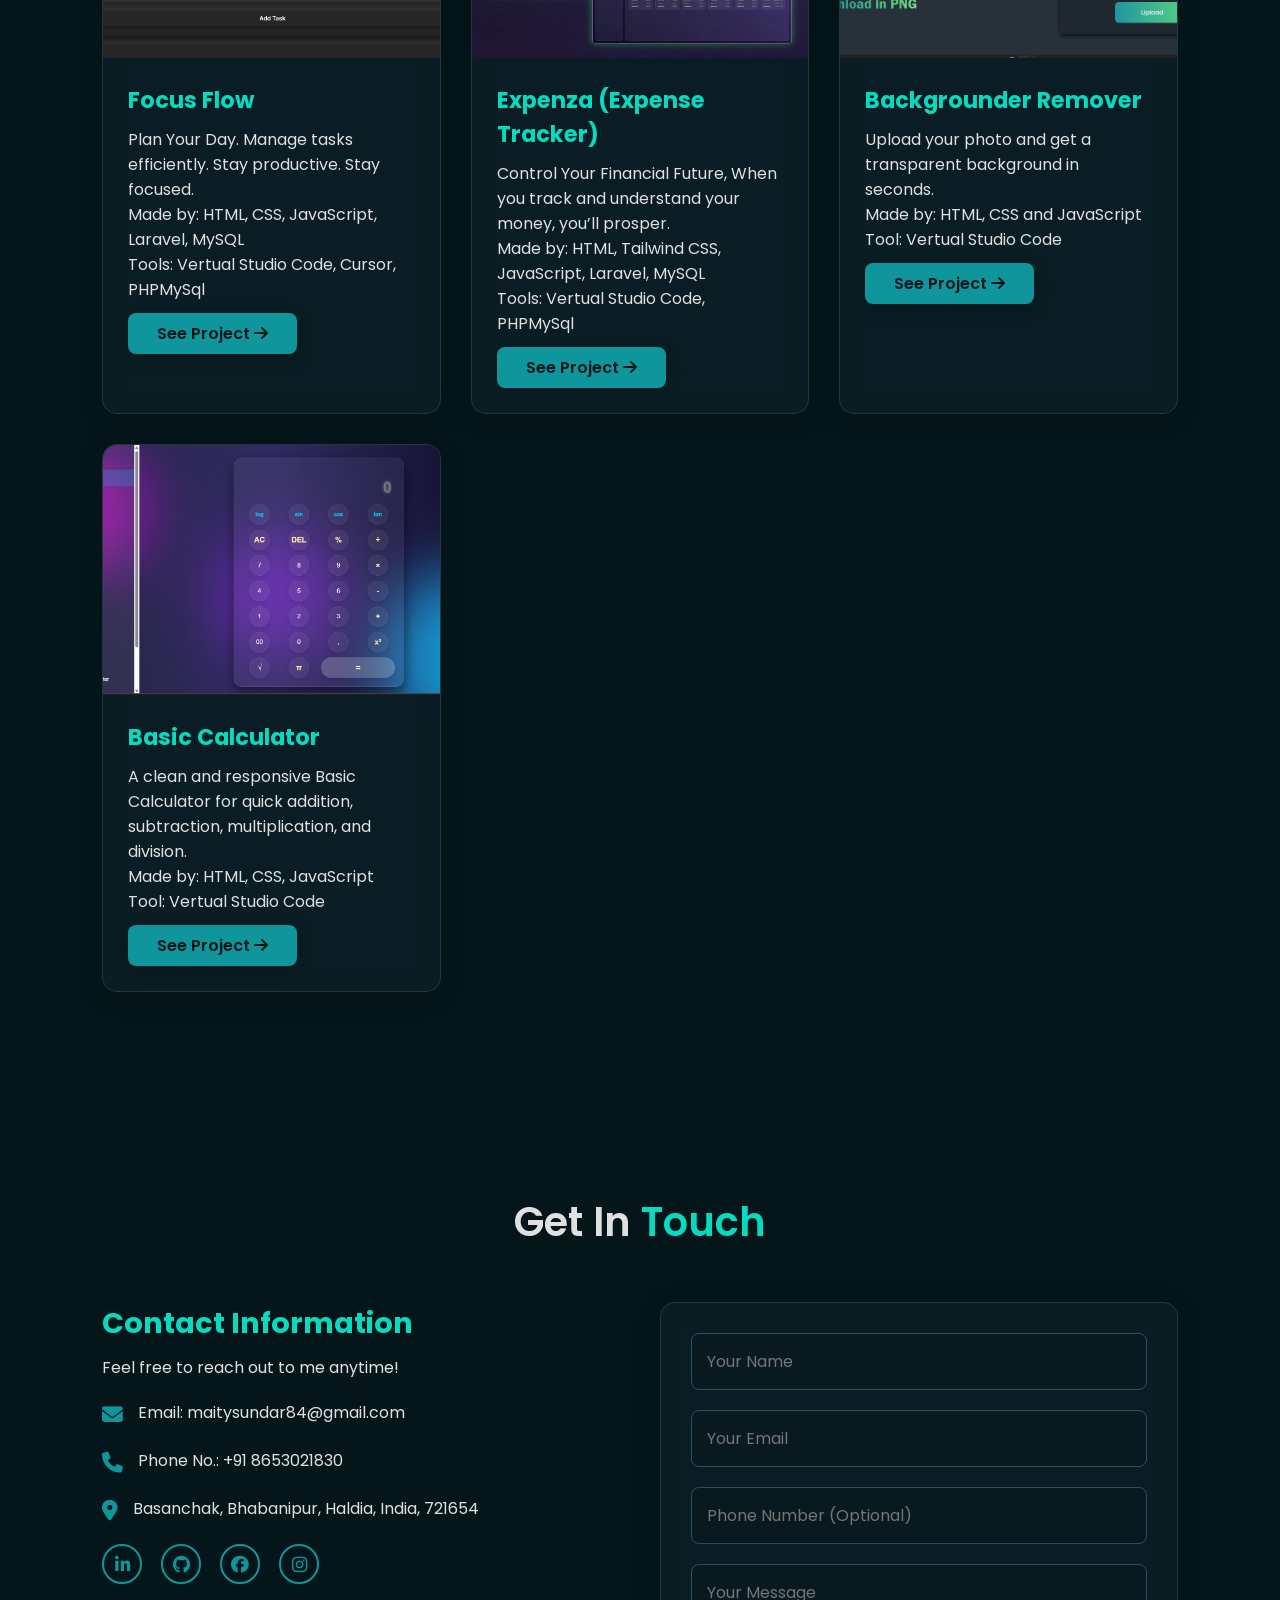
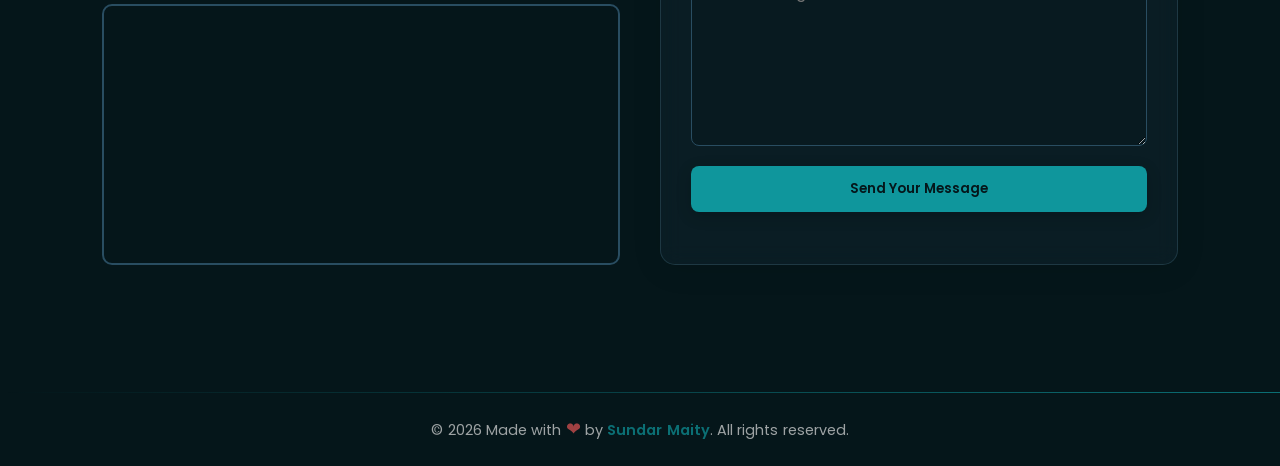
==== commit 2ae03176: "Update index.html Signed-off-by: Sundar Maity <189231657+sundarmaity321@users.noreply.github.com>" ====
--- a/index.html
+++ b/index.html
@@ -3,7 +3,7 @@
   <head>
     <meta charset="UTF-8" />
     <meta name="viewport" content="width=device-width, initial-scale=1.0" />
-    <title>Sundar Maity</title>
+    <title>Sundar Maity | Portfolio</title>
     <link rel="icon" type="image/png" href="/img/Logo.gif" />
     <link
       rel="stylesheet"
@@ -20,7 +20,7 @@
         --color-bg-dark: #072e33;
         --color-bg-medium: #3f888b;
         --color-accent-medium: #0f969c;
-        --color-accent-light: #008d7a;
+        --color-accent-light: #07dbbf;
         --color-bg-alt: #294d61;
 
         /* Text and Glass */
@@ -31,6 +31,11 @@
         --glass-border: 1px solid rgba(109, 165, 192, 0.2);
         --blur: 10px;
 
+        /* Grid Overlay */
+        --grid-line: rgba(255, 255, 255, 0.14);
+        --grid-size: 42px;
+        --grid-line-width: 1px;
+
         /* Glow Effect */
         --glow-color: var(--color-accent-medium);
       }
@@ -41,7 +46,7 @@
         --color-bg-dark: #e0f0ff;
         --color-bg-medium: #b0d9f7;
         --color-accent-medium: #0f969c;
-        --color-accent-light: #0c7075;
+        --color-accent-light: #066469;
         --color-bg-alt: #6da5c0;
 
         --color-text: #05161a;
@@ -52,6 +57,8 @@
         --glass-border: 1px solid rgba(0, 0, 0, 0.1);
         --blur: 10px;
         --glow-color: var(--color-accent-light);
+
+        --grid-line: rgba(5, 22, 26, 0.16);
       }
 
       /* ======== General Styles ======== */
@@ -75,7 +82,7 @@
         overflow-x: hidden;
       }
 
-      /* Background Animated Gradient */
+      /* Background Static Gradient */
       body::before {
         content: "";
         position: fixed;
@@ -83,29 +90,43 @@
         left: 0;
         width: 100%;
         height: 100%;
-        z-index: -1;
+        z-index: -2;
         background: linear-gradient(
-          -45deg,
+          135deg,
           var(--color-bg-dark),
-          var(--color-bg-darkest),
           var(--color-bg-alt),
           var(--color-bg-medium)
         );
-        background-size: 400% 400%;
-        animation: gradientBG 25s ease infinite;
+        background-size: cover;
         transition: background 0.3s ease;
       }
 
-      @keyframes gradientBG {
-        0% {
-          background-position: 0% 50%;
-        }
-        50% {
-          background-position: 100% 50%;
-        }
-        100% {
-          background-position: 0% 50%;
-        }
+      /* Cubes-style grid overlay */
+      body::after {
+        content: "";
+        position: fixed;
+        top: 0;
+        left: 0;
+        width: 100%;
+        height: 100%;
+        z-index: -1;
+        pointer-events: none;
+        background-image:
+          repeating-linear-gradient(
+            0deg,
+            var(--grid-line) 0,
+            var(--grid-line) var(--grid-line-width),
+            transparent var(--grid-line-width),
+            transparent var(--grid-size)
+          ),
+          repeating-linear-gradient(
+            90deg,
+            var(--grid-line) 0,
+            var(--grid-line) var(--grid-line-width),
+            transparent var(--grid-line-width),
+            transparent var(--grid-size)
+          );
+        opacity: 0.38;
       }
 
       section {
@@ -374,8 +395,8 @@
       }
 
       .home-img .img-container {
-        width: 380px;
-        height: 385px;
+        width: 390px;
+        height: 400px;
         border-radius: 50%;
         overflow: hidden;
         border: 5px solid var(--color-bg-alt);
@@ -522,7 +543,7 @@
         font-size: 0.95rem;
         font-weight: 600;
         color: var(--color-text);
-        cursor: default;
+        cursor: pointer;
         background: linear-gradient(
           145deg,
           rgba(15, 150, 156, 0.35),
@@ -847,6 +868,35 @@
         margin-bottom: 25px;
       }
 
+      #skill-popup {
+        max-width: 360px;
+        padding: 26px;
+      }
+
+      #skill-popup h3 {
+        font-size: 1.4rem;
+      }
+
+      #skill-popup .popup-hint {
+        font-size: 0.9rem;
+        opacity: 0.85;
+        margin-bottom: 12px;
+      }
+
+      #skill-popup .popup-description {
+        max-height: 0;
+        overflow: hidden;
+        opacity: 0;
+        margin-bottom: 0;
+        transition: all 0.25s ease;
+      }
+
+      #skill-popup .popup-description.show {
+        max-height: 220px;
+        opacity: 1;
+        margin-bottom: 16px;
+      }
+
       /* Show Popup */
       #popup-overlay.show {
         display: block;
@@ -860,24 +910,23 @@
       /* ======== Spotlight Cursor Follow ======== */
       .cursor-spotlight {
         position: fixed;
-        top: 0;
-        left: 0;
         width: 350px;
         height: 350px;
         border-radius: 50%;
         background: radial-gradient(
           circle,
-          rgba(15, 150, 156, 0.12) 0%,
-          rgba(15, 150, 156, 0.06) 30%,
-          rgba(15, 150, 156, 0.02) 55%,
+          rgba(15, 150, 156, 0.19) 0%,
+          rgba(15, 150, 156, 0.11) 33%,
+          rgba(15, 150, 156, 0.03) 58%,
           transparent 75%
         );
         pointer-events: none;
         z-index: 9990;
-        transform: translate(-50%, -50%);
+        transform: translate3d(-50%, -50%, 0);
         transition: opacity 0.3s ease;
         mix-blend-mode: screen;
         filter: blur(2px);
+        will-change: transform;
       }
 
       body.light-theme .cursor-spotlight {
@@ -1148,6 +1197,164 @@
         }
         100% {
           background-position: 200% 0;
+        }
+      }
+
+      /* ======== Help Center ======== */
+      .help-btn {
+        position: fixed;
+        bottom: 30px;
+        right: 30px;
+        width: 56px;
+        height: 56px;
+        border-radius: 50%;
+        background: var(--color-accent-medium);
+        color: var(--color-text-dark);
+        border: none;
+        font-size: 1.4rem;
+        cursor: pointer;
+        z-index: 1000;
+        display: flex;
+        align-items: center;
+        justify-content: center;
+        box-shadow: 0 4px 20px rgba(0, 0, 0, 0.3);
+        transition: all 0.3s ease;
+      }
+
+      .help-btn:hover {
+        background: var(--color-accent-light);
+        transform: scale(1.1);
+        box-shadow: 0 6px 25px rgba(0, 0, 0, 0.4);
+      }
+
+      .help-btn.active i::before {
+        content: "\f00d";
+      }
+
+      .help-popup {
+        position: fixed;
+        bottom: 100px;
+        right: 30px;
+        width: 370px;
+        max-height: 500px;
+        border-radius: 16px;
+        z-index: 1000;
+        display: none;
+        opacity: 0;
+        transform: translateY(20px) scale(0.95);
+        transition: all 0.3s cubic-bezier(0.175, 0.885, 0.32, 1.275);
+        overflow: hidden;
+        flex-direction: column;
+      }
+
+      .help-popup.show {
+        display: flex;
+        opacity: 1;
+        transform: translateY(0) scale(1);
+      }
+
+      .help-popup-header {
+        padding: 20px 24px;
+        border-bottom: 1px solid rgba(109, 165, 192, 0.15);
+      }
+
+      .help-popup-header h3 {
+        font-size: 1.2rem;
+        color: var(--color-highlight);
+        margin: 0;
+      }
+
+      .help-popup-header p {
+        font-size: 0.8rem;
+        opacity: 0.7;
+        margin: 4px 0 0;
+      }
+
+      .help-popup-body {
+        padding: 16px;
+        overflow-y: auto;
+        max-height: 400px;
+        scrollbar-width: thin;
+        scrollbar-color: var(--color-accent-medium) transparent;
+      }
+
+      .faq-item {
+        border-radius: 10px;
+        margin-bottom: 8px;
+        overflow: hidden;
+        border: 1px solid rgba(109, 165, 192, 0.1);
+        transition: border-color 0.3s ease;
+      }
+
+      .faq-item:hover {
+        border-color: rgba(15, 150, 156, 0.3);
+      }
+
+      .faq-question {
+        width: 100%;
+        padding: 14px 16px;
+        background: transparent;
+        border: none;
+        color: var(--color-text);
+        font-family: "Poppins", sans-serif;
+        font-size: 0.88rem;
+        font-weight: 500;
+        text-align: left;
+        cursor: pointer;
+        display: flex;
+        align-items: center;
+        justify-content: space-between;
+        gap: 10px;
+        transition: background 0.3s ease;
+      }
+
+      .faq-question:hover {
+        background: rgba(15, 150, 156, 0.08);
+      }
+
+      .faq-question i {
+        font-size: 0.75rem;
+        transition: transform 0.3s ease;
+        color: var(--color-accent-medium);
+        flex-shrink: 0;
+      }
+
+      .faq-item.active .faq-question i {
+        transform: rotate(180deg);
+      }
+
+      .faq-answer {
+        max-height: 0;
+        overflow: hidden;
+        transition:
+          max-height 0.35s ease,
+          padding 0.35s ease;
+        padding: 0 16px;
+        font-size: 0.82rem;
+        line-height: 1.6;
+        opacity: 0.8;
+      }
+
+      .faq-item.active .faq-answer {
+        max-height: 200px;
+        padding: 0 16px 14px;
+      }
+
+      @media (max-width: 768px) {
+        .help-btn {
+          bottom: 100px;
+          right: 15px;
+          width: 48px;
+          height: 48px;
+          font-size: 1.2rem;
+        }
+
+        .help-popup {
+          right: 10px;
+          left: 10px;
+          bottom: 160px;
+          width: auto;
+          max-height: 60vh;
         }
       }
     </style>
@@ -1228,7 +1435,7 @@
           </div>
           <div class="home-img">
             <div class="img-container">
-              <img src="..//img/myphoto.png" alt="My Photo" />
+              <img src="/img/myphoto.png" alt="My Photo" />
             </div>
           </div>
         </div>
@@ -1238,7 +1445,7 @@
         <h2 class="section-title">About <span class="highlight">Me</span></h2>
         <div class="about-container">
           <div class="about-img">
-            <img src="myphoto 2.png" alt="About Me Photo" />
+            <img src="/img/myphoto 2.png" alt="About Me Photo" />
           </div>
           <div class="about-content">
             <p>
@@ -1266,53 +1473,53 @@
 
             <div class="tab-content active" id="skills">
               <div class="skills-cloud">
-                <div class="skill-btn">
+                <div class="skill-btn" data-skill="HTML">
                   <i class="fa-brands fa-html5"></i> HTML
                 </div>
-                <div class="skill-btn">
+                <div class="skill-btn" data-skill="CSS">
                   <i class="fa-brands fa-css3-alt"></i> CSS
                 </div>
-                <div class="skill-btn">
+                <div class="skill-btn" data-skill="JavaScript">
                   <i class="fa-brands fa-js"></i> JavaScript
                 </div>
-                <div class="skill-btn">
+                <div class="skill-btn" data-skill="PHP (Laravel)">
                   <i class="fa-brands fa-php"></i> PHP (Laravel)
                 </div>
-                <div class="skill-btn">
+                <div class="skill-btn" data-skill="UI/UX">
                   <i class="fa-solid fa-palette"></i> UI/UX
                 </div>
-                <div class="skill-btn">
+                <div class="skill-btn" data-skill="Power BI">
                   <i class="fa-solid fa-chart-line"></i> Power BI
                 </div>
-                <div class="skill-btn">
+                <div class="skill-btn" data-skill="Git">
                   <i class="fa-brands fa-git-alt"></i> Git
                 </div>
-                <div class="skill-btn">
+                <div class="skill-btn" data-skill="MySQL">
                   <i class="fa-solid fa-database"></i> MySQL
                 </div>
-                <div class="skill-btn">
+                <div class="skill-btn" data-skill="Angular.js">
                   <i class="fa-brands fa-angular"></i> Angular.js
                 </div>
-                <div class="skill-btn">
+                <div class="skill-btn" data-skill="React.js">
                   <i class="fa-brands fa-react"></i> React.js
                 </div>
-                <div class="skill-btn">
+                <div class="skill-btn" data-skill="Tailwind CSS">
                   <i class="fa-brands fa-css3"></i> Tailwind CSS
                 </div>
-                <div class="skill-btn">
+                <div class="skill-btn" data-skill="C Programming">
                   <i class="fa-solid fa-code"></i> C Programming
                 </div>
-                <div class="skill-btn">
+                <div class="skill-btn" data-skill="Python">
                   <i class="fa-brands fa-python"></i> Python
                 </div>
-                <div class="skill-btn">
+                <div class="skill-btn" data-skill="PostgreSQL">
                   <i class="fa-solid fa-database"></i> PostgreSQL
                 </div>
-                <div class="skill-btn">
+                <div class="skill-btn" data-skill="Responsive Web Design">
                   <i class="fa-solid fa-mobile-screen-button"></i> Responsive
                   Web Design
                 </div>
-                <div class="skill-btn">
+                <div class="skill-btn" data-skill="Vibe Coding">
                   <i class="fa-solid fa-wand-magic-sparkles"></i> Vibe Coding
                 </div>
               </div>
@@ -1398,7 +1605,7 @@
         <div class="projects-grid">
           <div class="project-card glass">
             <img
-              src="..//img/focus-flow.png"
+              src="/img/focus-flow.png"
               alt="Focus Flow"
               title="https://focusflow.online/"
             />
@@ -1417,7 +1624,7 @@
           </div>
           <div class="project-card glass">
             <img
-              src="..//img/expenza.jpeg"
+              src="/img/expenza.jpeg"
               alt="Expenza"
               title="https://expenza.page/"
             />
@@ -1436,7 +1643,7 @@
           </div>
           <div class="project-card glass">
             <img
-              src="..//img/bgremove.png"
+              src="/img/bgremove.png"
               alt="Background Remover"
               title="Background Remover"
             />
@@ -1457,7 +1664,7 @@
             </div>
           </div>
           <div class="project-card glass">
-            <img src="..//img/calculator.png" alt="Basic Calculator" />
+            <img src="/img/calculator.png" alt="Basic Calculator" />
             <div class="project-info">
               <h3>Basic Calculator</h3>
               <p>
@@ -1588,7 +1795,109 @@
       <button id="close-message-popup" class="btn">Close</button>
     </div>
 
+    <div id="skill-popup" class="popup glass">
+      <i class="fas fa-lightbulb"></i>
+      <h3 id="skill-popup-title">Skill</h3>
+      <p id="skill-popup-hint" class="popup-hint">Skill description:</p>
+      <p id="skill-popup-description" class="popup-description"></p>
+      <button id="close-skill-popup" class="btn">Close</button>
+    </div>
+
     <script src="script.js"></script>
+
+    <!-- Help Center -->
+    <button class="help-btn" id="help-btn" title="Help Center">
+      <i class="fas fa-question"></i>
+    </button>
+
+    <div class="help-popup glass" id="help-popup">
+      <div class="help-popup-header">
+        <h3><i class="fas fa-circle-question"></i> Help Center</h3>
+        <p>Frequently asked questions</p>
+      </div>
+      <div class="help-popup-body">
+        <div class="faq-item">
+          <button class="faq-question">
+            Who are you? <i class="fas fa-chevron-down"></i>
+          </button>
+          <div class="faq-answer">
+            I'm Sundar Maity, a final-year college student and a passionate
+            front-end developer who loves building interactive and visually
+            appealing web experiences.
+          </div>
+        </div>
+        <div class="faq-item">
+          <button class="faq-question">
+            What services do you offer? <i class="fas fa-chevron-down"></i>
+          </button>
+          <div class="faq-answer">
+            I offer Front-End Development, Data Analysis with Power BI
+            dashboards, and Vibe Coding — blending creativity and code to build
+            lively digital experiences.
+          </div>
+        </div>
+        <div class="faq-item">
+          <button class="faq-question">
+            What technologies do you use? <i class="fas fa-chevron-down"></i>
+          </button>
+          <div class="faq-answer">
+            I work with HTML, CSS, JavaScript, PHP (Laravel), React.js,
+            Angular.js, Tailwind CSS, MySQL, PostgreSQL, Python, Git, and Power
+            BI.
+          </div>
+        </div>
+        <div class="faq-item">
+          <button class="faq-question">
+            Can I hire you for a project? <i class="fas fa-chevron-down"></i>
+          </button>
+          <div class="faq-answer">
+            Yes! Feel free to reach out through the Contact section or email me
+            at maitysundar84@gmail.com. I'd love to discuss your project.
+          </div>
+        </div>
+        <div class="faq-item">
+          <button class="faq-question">
+            Are you open to internships? <i class="fas fa-chevron-down"></i>
+          </button>
+          <div class="faq-answer">
+            Absolutely! I'm always open to internship opportunities where I can
+            learn, grow, and contribute meaningfully.
+          </div>
+        </div>
+        <div class="faq-item">
+          <button class="faq-question">
+            What is "Vibe Coding"? <i class="fas fa-chevron-down"></i>
+          </button>
+          <div class="faq-answer">
+            Vibe Coding is my approach to development — crafting web experiences
+            that don't just work beautifully, but feel alive and engaging with
+            creative animations and interactivity.
+          </div>
+        </div>
+        <div class="faq-item">
+          <button class="faq-question">
+            What is your "Strength"? <i class="fas fa-chevron-down"></i>
+          </button>
+          <div class="faq-answer">
+            My strength is my passion for learning and creativity. I thrive on
+            exploring new technologies and finding innovative ways to solve
+            problems, which allows me to create unique and engaging web
+            experiences.
+          </div>
+        </div>
+        <div class="faq-item">
+          <button class="faq-question">
+            What is your "Weakness"? <i class="fas fa-chevron-down"></i>
+          </button>
+          <div class="faq-answer">
+            My weakness is that I can be a bit of a perfectionist, which
+            sometimes leads me to spend extra time refining details. However,
+            I've learned to balance this by setting clear deadlines and
+            prioritizing tasks effectively.
+          </div>
+        </div>
+      </div>
+    </div>
   </body>
 </html>
 
@@ -1596,11 +1905,24 @@
   document.addEventListener("DOMContentLoaded", () => {
     // ======== Spotlight Cursor Follow ========
     const cursorSpotlight = document.querySelector(".cursor-spotlight");
-
-    window.addEventListener("mousemove", (e) => {
-      cursorSpotlight.style.left = `${e.clientX}px`;
-      cursorSpotlight.style.top = `${e.clientY}px`;
-    });
+    let spotX = 0;
+    let spotY = 0;
+    let spotRaf = null;
+
+    const renderSpotlight = () => {
+      cursorSpotlight.style.transform = `translate3d(${spotX}px, ${spotY}px, 0) translate(-50%, -50%)`;
+      spotRaf = null;
+    };
+
+    const handlePointerMove = (e) => {
+      spotX = e.clientX;
+      spotY = e.clientY;
+      if (!spotRaf) {
+        spotRaf = requestAnimationFrame(renderSpotlight);
+      }
+    };
+
+    window.addEventListener("pointermove", handlePointerMove);
 
     // ======== Dynamic Copyright Year ========
     document.getElementById("copyright-year").textContent =
@@ -1737,6 +2059,38 @@
       });
     });
 
+    const skillDescriptions = {
+      HTML: "Semantic page structure and accessible markup for modern websites.",
+      CSS: "Responsive layouts, animations, and polished UI styling.",
+      JavaScript:
+        "Interactive frontend logic, DOM handling, and event-driven behavior.",
+      "PHP (Laravel)":
+        "Backend development with MVC architecture, routing, and database integration.",
+      "UI/UX":
+        "User-first interface planning focused on clarity and usability.",
+      "Power BI":
+        "Data modeling and dashboard creation for actionable insights.",
+      Git: "Version control, branching, and collaborative workflow management.",
+      MySQL:
+        "Relational database design, queries, and structured data handling.",
+      "Angular.js":
+        "Component-based SPA development with Angular ecosystem basics.",
+      "React.js":
+        "Reusable component development and state-driven UI rendering.",
+      "Tailwind CSS":
+        "Utility-first styling for fast and consistent UI implementation.",
+      "C Programming":
+        "Core programming fundamentals including memory and logic building.",
+      Python:
+        "General scripting, problem solving, and automation-ready development.",
+      PostgreSQL:
+        "Advanced relational database operations with reliable performance.",
+      "Responsive Web Design":
+        "Mobile-first layouts that adapt cleanly across all screen sizes.",
+      "Vibe Coding":
+        "Combining clean code with aesthetics to create engaging web experiences.",
+    };
+
     // ======== NEW: Service Card 3D Tilt Effect ========
     const serviceCards = document.querySelectorAll(".service-card");
     const maxTilt = 12; // Max tilt in degrees
@@ -1781,12 +2135,19 @@
     // ======== CV Download & Contact Form Popups ========
     const downloadPopup = document.getElementById("download-popup");
     const messagePopup = document.getElementById("message-popup");
+    const skillPopup = document.getElementById("skill-popup");
+    const skillPopupTitle = document.getElementById("skill-popup-title");
+    const skillPopupHint = document.getElementById("skill-popup-hint");
+    const skillPopupDescription = document.getElementById(
+      "skill-popup-description",
+    );
 
     const downloadBtns = document.querySelectorAll(".download-cv-btn");
     const contactForm = document.getElementById("contact-form");
 
     const closeDownloadPopup = document.getElementById("close-download-popup");
     const closeMessagePopup = document.getElementById("close-message-popup");
+    const closeSkillPopup = document.getElementById("close-skill-popup");
 
     // Generic show/hide functions
     const showPopup = (popupEl) => {
@@ -1802,7 +2163,22 @@
       }
       downloadPopup.classList.remove("show");
       messagePopup.classList.remove("show");
+      skillPopup.classList.remove("show");
+      skillPopupDescription.classList.remove("show");
+      skillPopupHint.textContent = "Skill description:";
     };
+
+    skillBtns.forEach((btn) => {
+      btn.addEventListener("click", () => {
+        const skillName = btn.getAttribute("data-skill") || "Skill";
+        skillPopupTitle.textContent = skillName;
+        skillPopupDescription.textContent =
+          skillDescriptions[skillName] || "Description will be added soon.";
+        skillPopupDescription.classList.add("show");
+        skillPopupHint.textContent = "Skill description:";
+        showPopup(skillPopup);
+      });
+    });
 
     // Download CV Popup
     downloadBtns.forEach((btn) => {
@@ -1824,6 +2200,43 @@
     // Close buttons for alert popups
     closeDownloadPopup.addEventListener("click", hideAlertPopups);
     closeMessagePopup.addEventListener("click", hideAlertPopups);
+    closeSkillPopup.addEventListener("click", hideAlertPopups);
+    popupOverlay.addEventListener("click", hideAlertPopups);
+
+    // ======== Help Center Toggle ========
+    const helpBtn = document.getElementById("help-btn");
+    const helpPopup = document.getElementById("help-popup");
+
+    helpBtn.addEventListener("click", () => {
+      helpBtn.classList.toggle("active");
+      helpPopup.classList.toggle("show");
+    });
+
+    // Close help popup when clicking outside
+    document.addEventListener("click", (e) => {
+      if (!helpBtn.contains(e.target) && !helpPopup.contains(e.target)) {
+        helpBtn.classList.remove("active");
+        helpPopup.classList.remove("show");
+      }
+    });
+
+    // FAQ Accordion
+    document.querySelectorAll(".faq-question").forEach((question) => {
+      question.addEventListener("click", () => {
+        const item = question.parentElement;
+        const wasActive = item.classList.contains("active");
+
+        // Close all items
+        document
+          .querySelectorAll(".faq-item")
+          .forEach((faq) => faq.classList.remove("active"));
+
+        // Toggle clicked item
+        if (!wasActive) {
+          item.classList.add("active");
+        }
+      });
+    });
   });
 
   // Contact Form Handler with Proper Error Handling
@@ -1852,5 +2265,3 @@
       });
   });
 </script>
-
-
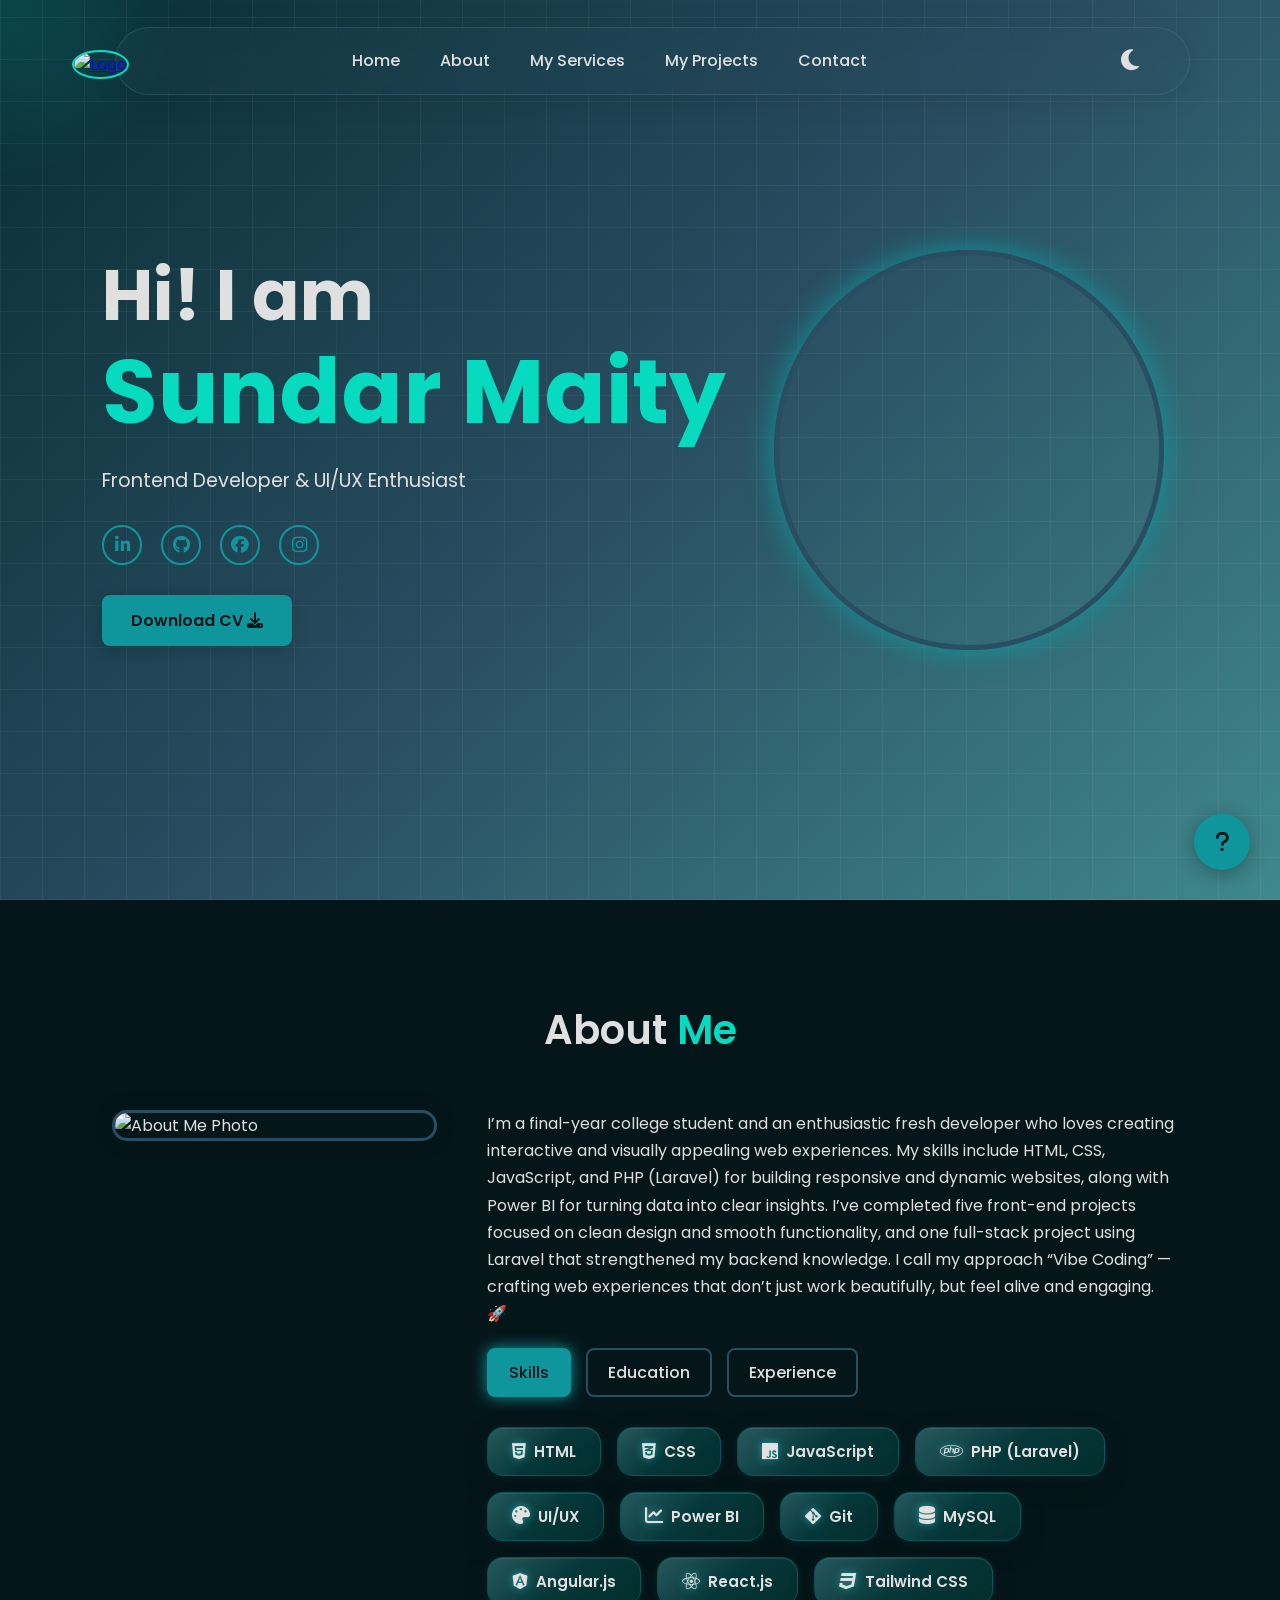
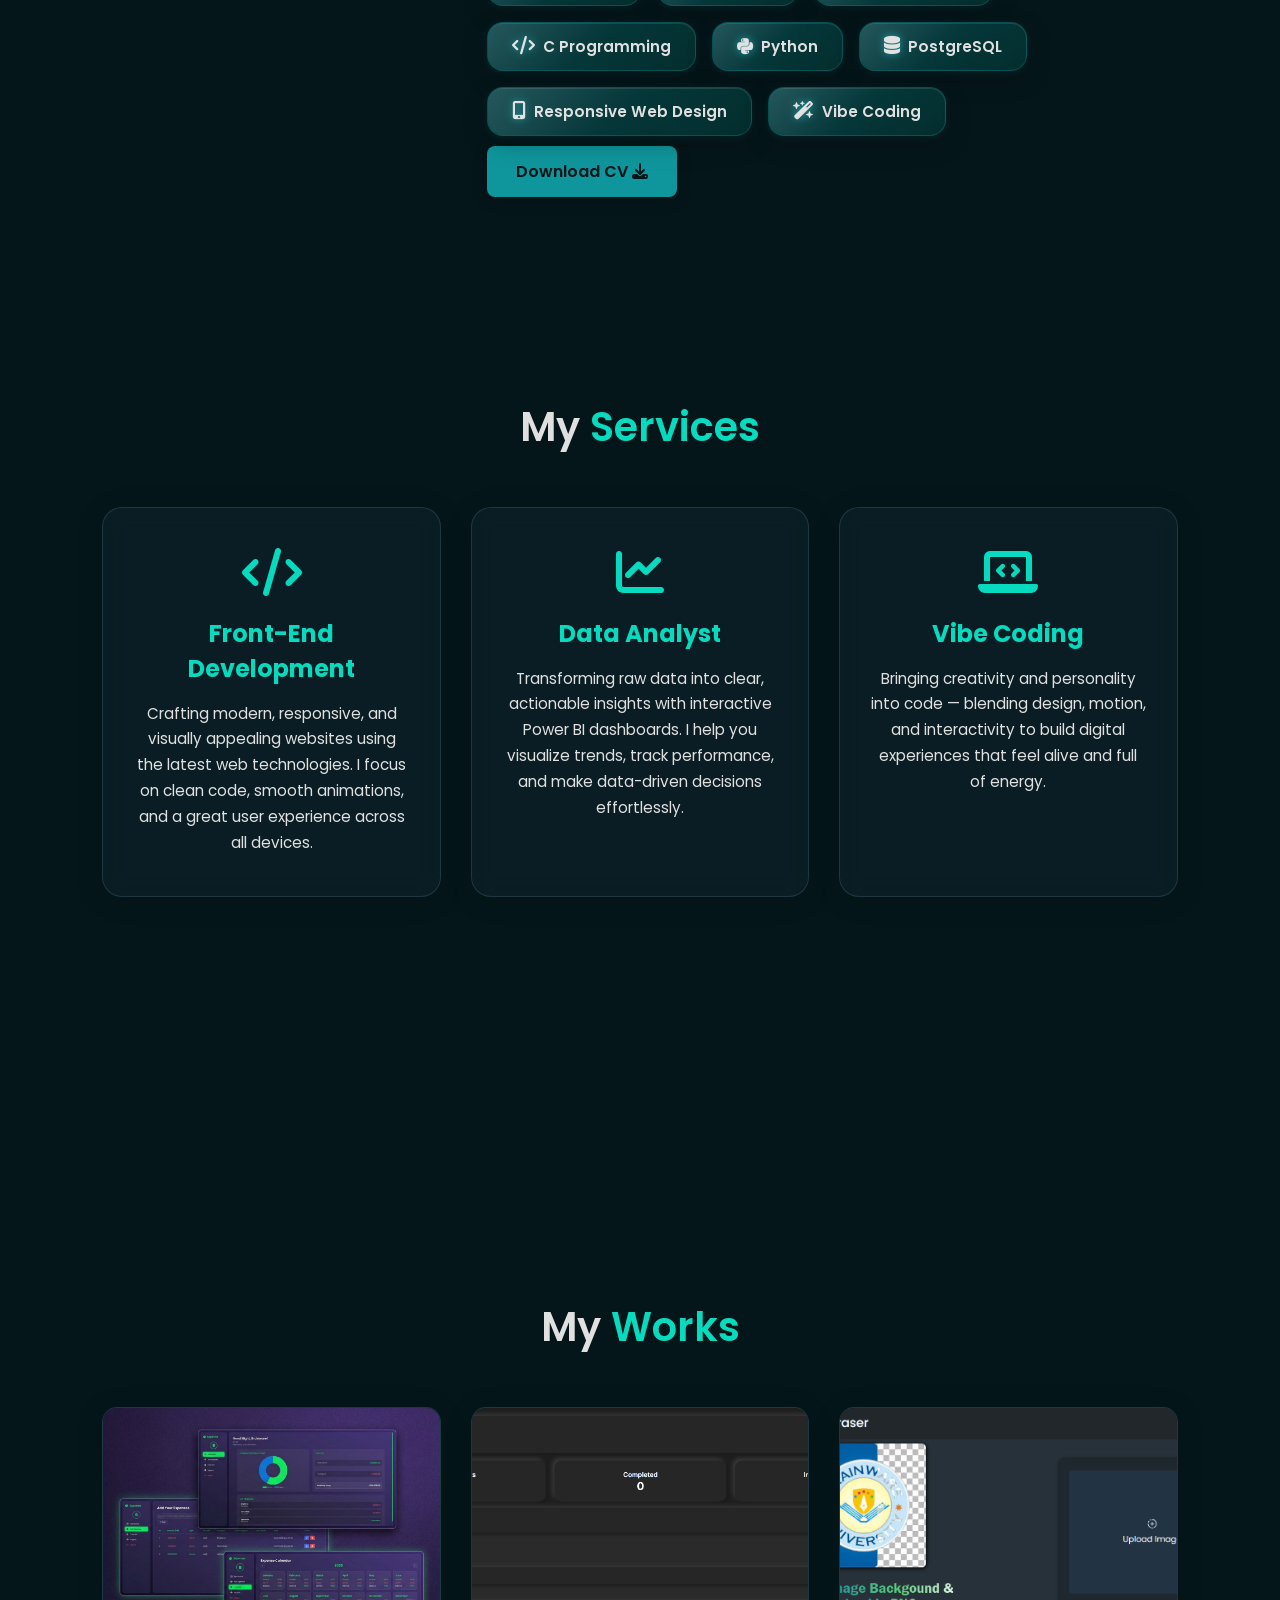
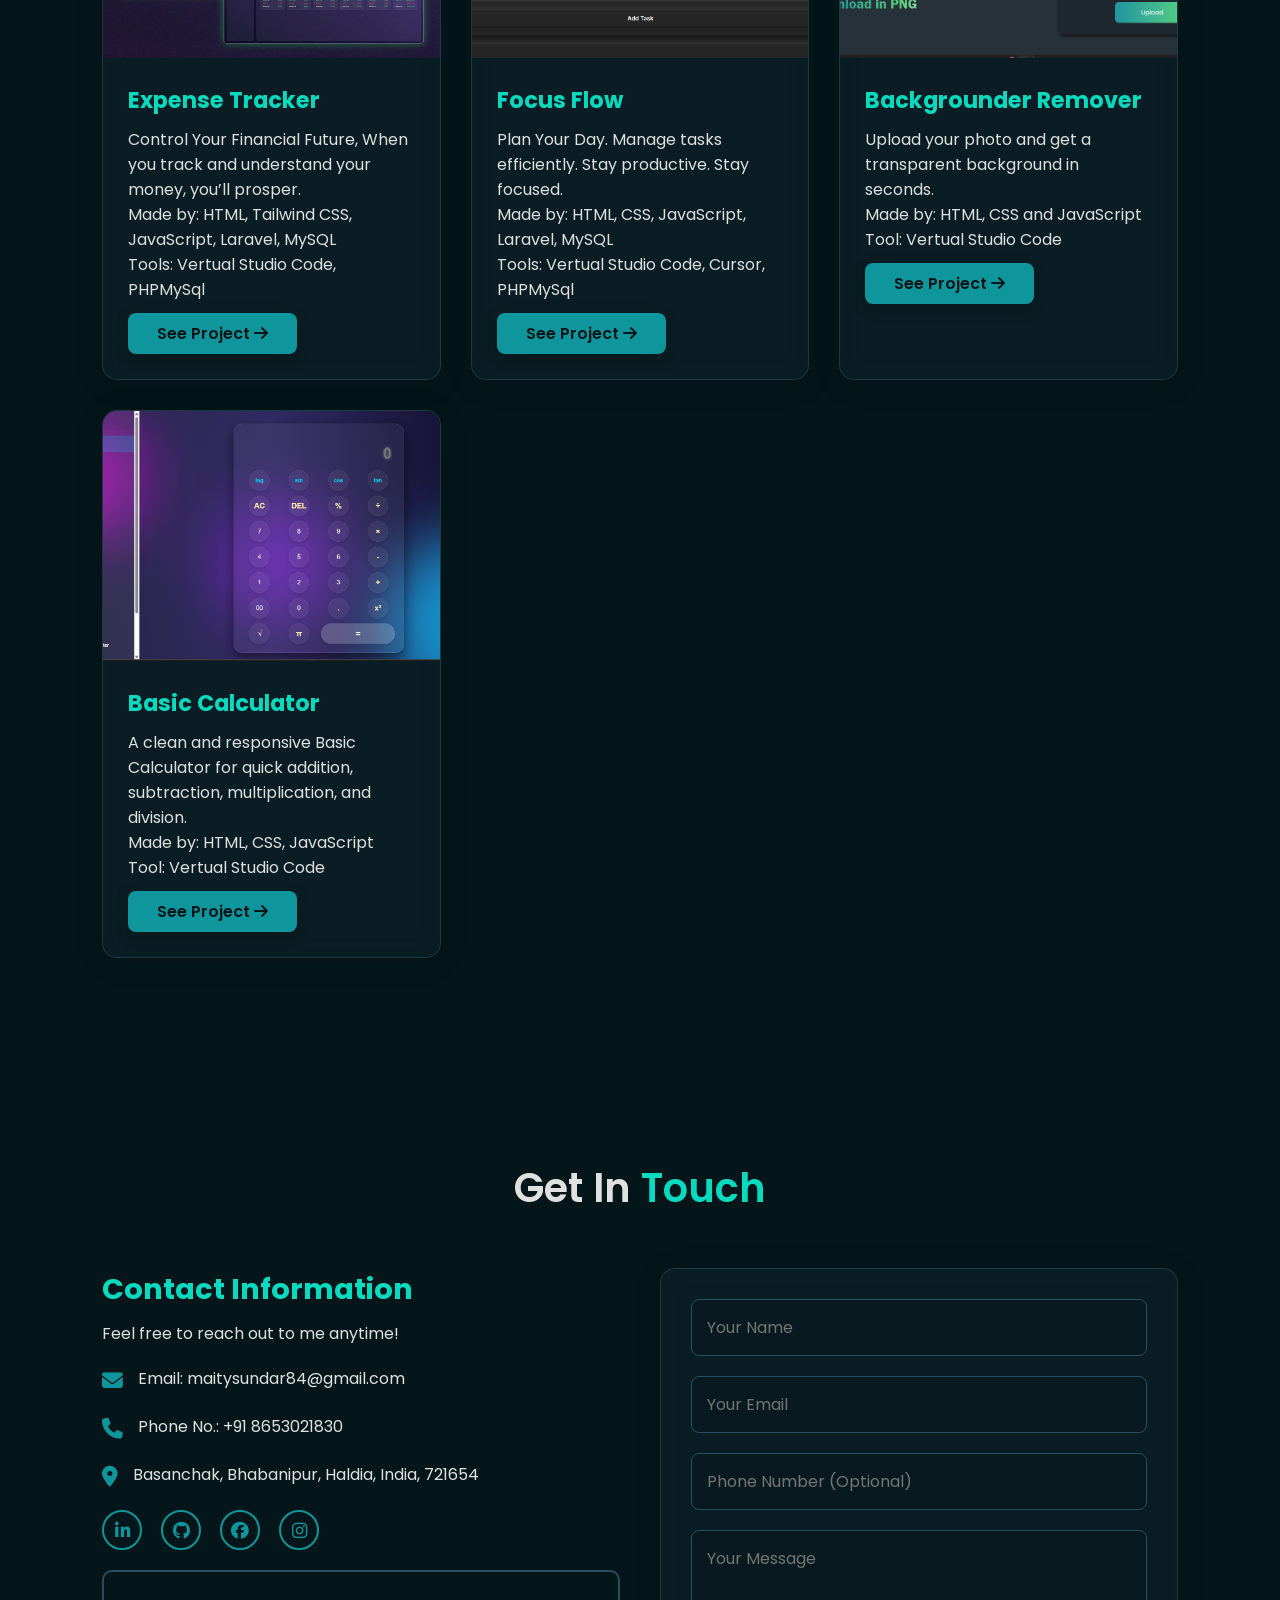
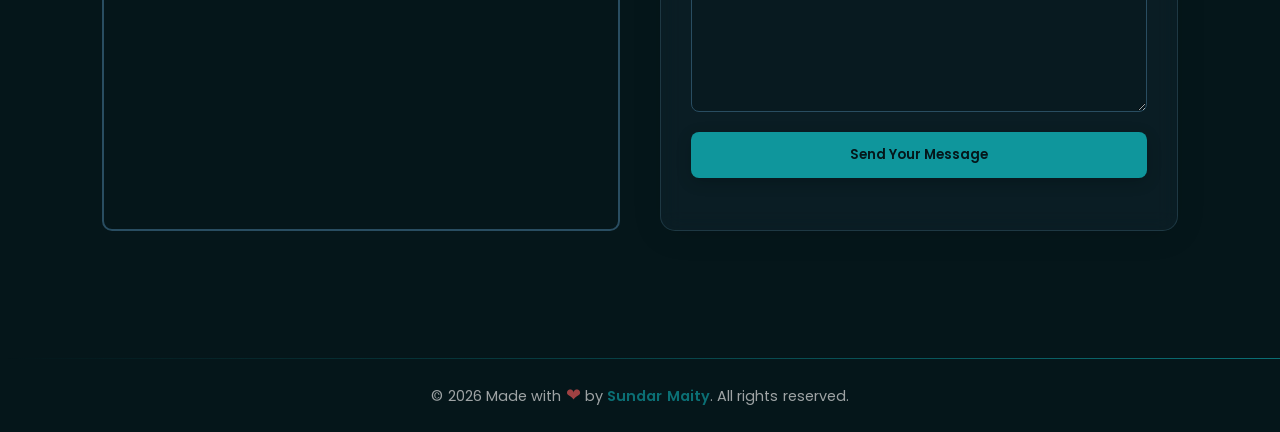
==== commit bd6f7c19: "Update index.html Signed-off-by: Sundar Maity <189231657+sundarmaity321@users.noreply.github.com>" ====
--- a/index.html
+++ b/index.html
@@ -1605,6 +1605,25 @@
         <div class="projects-grid">
           <div class="project-card glass">
             <img
+              src="/img/expenza.jpeg"
+              alt="Expenza"
+              title="https://expenza.page/"
+            />
+            <div class="project-info">
+              <h3>Expense Tracker</h3>
+              <p>
+                Control Your Financial Future, When you track and understand
+                your money, you’ll prosper. <br />
+                Made by: HTML, Tailwind CSS, JavaScript, Laravel, MySQL <br />
+                Tools: Vertual Studio Code, PHPMySql
+              </p>
+              <a href="https://trackflow.mooo.com/" class="p-btn" target="_blank"
+                >See Project <i class="fa-solid fa-arrow-right"></i
+              ></a>
+            </div>
+          </div>
+          <div class="project-card glass">
+            <img
               src="/img/focus-flow.png"
               alt="Focus Flow"
               title="https://focusflow.online/"
@@ -1618,25 +1637,6 @@
                 Tools: Vertual Studio Code, Cursor, PHPMySql
               </p>
               <a href="https://focusflow.online/" class="p-btn" target="_blank"
-                >See Project <i class="fa-solid fa-arrow-right"></i
-              ></a>
-            </div>
-          </div>
-          <div class="project-card glass">
-            <img
-              src="/img/expenza.jpeg"
-              alt="Expenza"
-              title="https://expenza.page/"
-            />
-            <div class="project-info">
-              <h3>Expenza (Expense Tracker)</h3>
-              <p>
-                Control Your Financial Future, When you track and understand
-                your money, you’ll prosper. <br />
-                Made by: HTML, Tailwind CSS, JavaScript, Laravel, MySQL <br />
-                Tools: Vertual Studio Code, PHPMySql
-              </p>
-              <a href="https://expenza.page/" class="p-btn" target="_blank"
                 >See Project <i class="fa-solid fa-arrow-right"></i
               ></a>
             </div>
